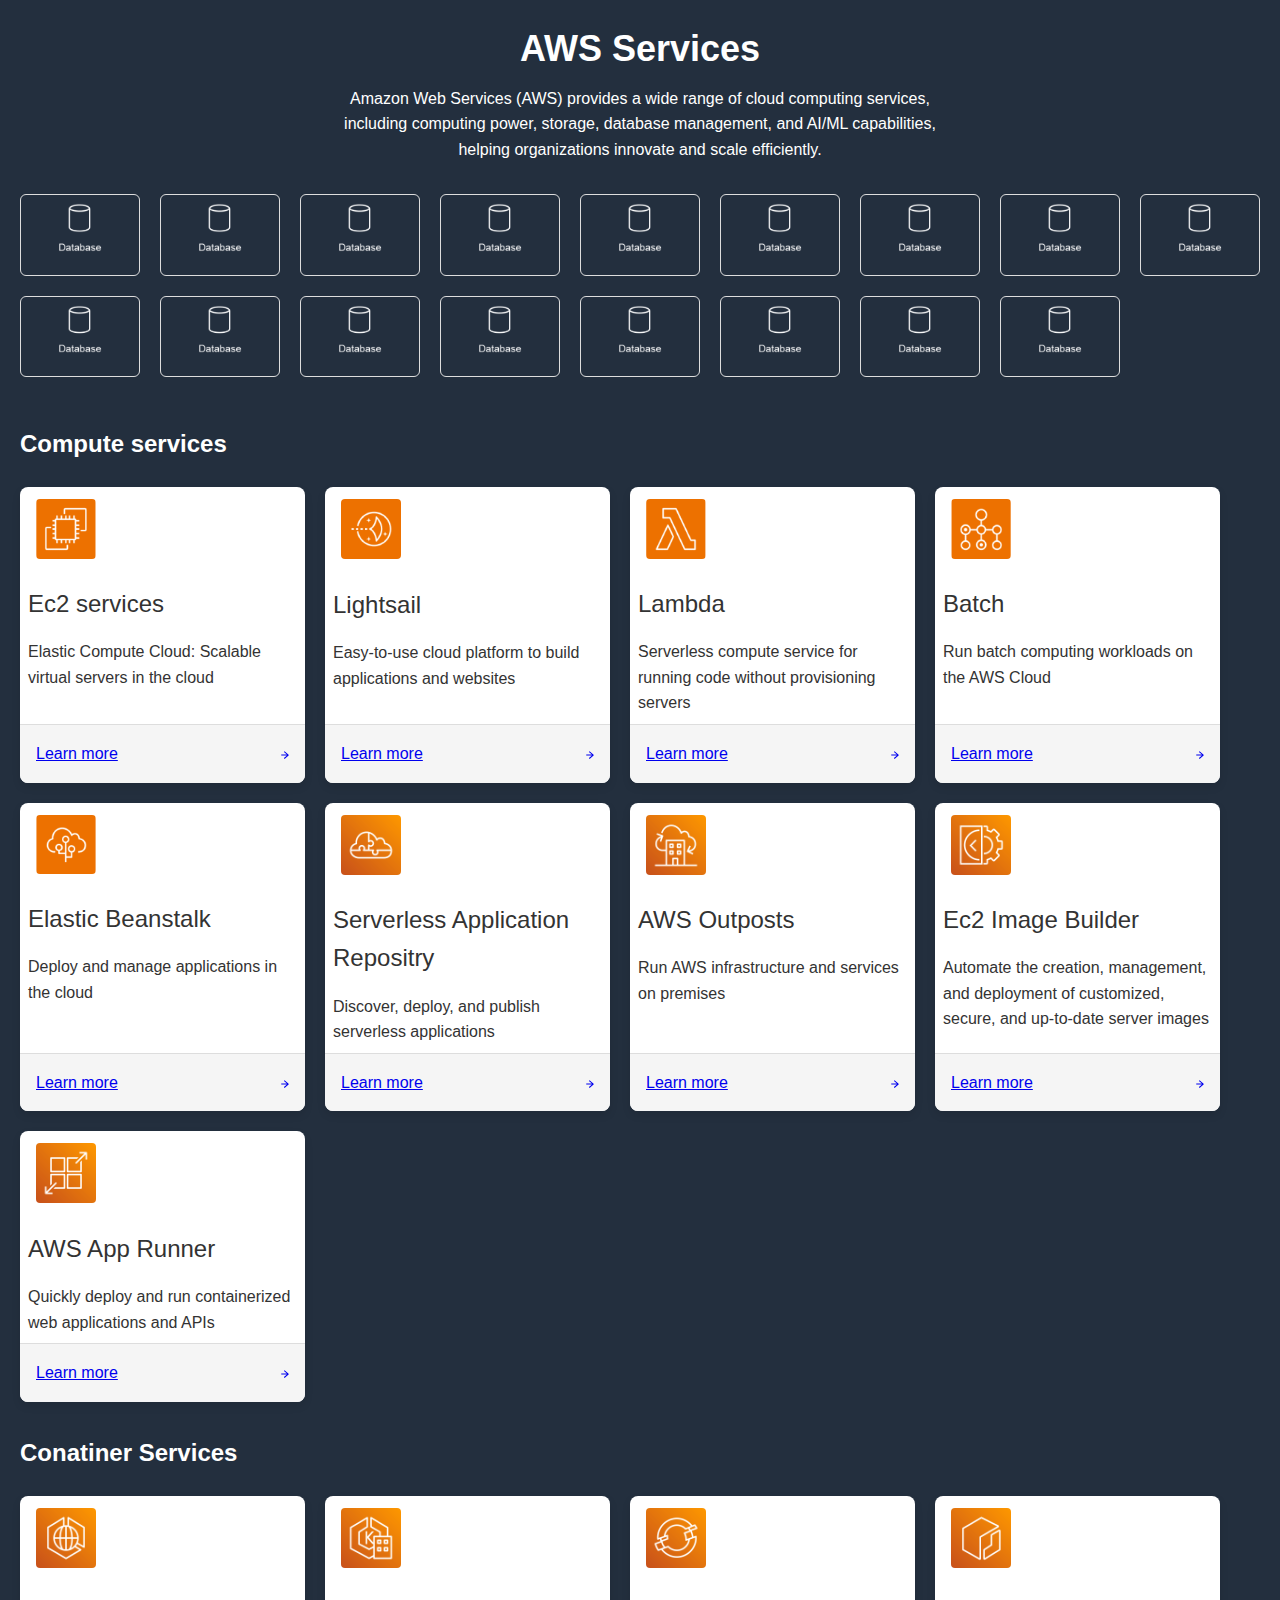
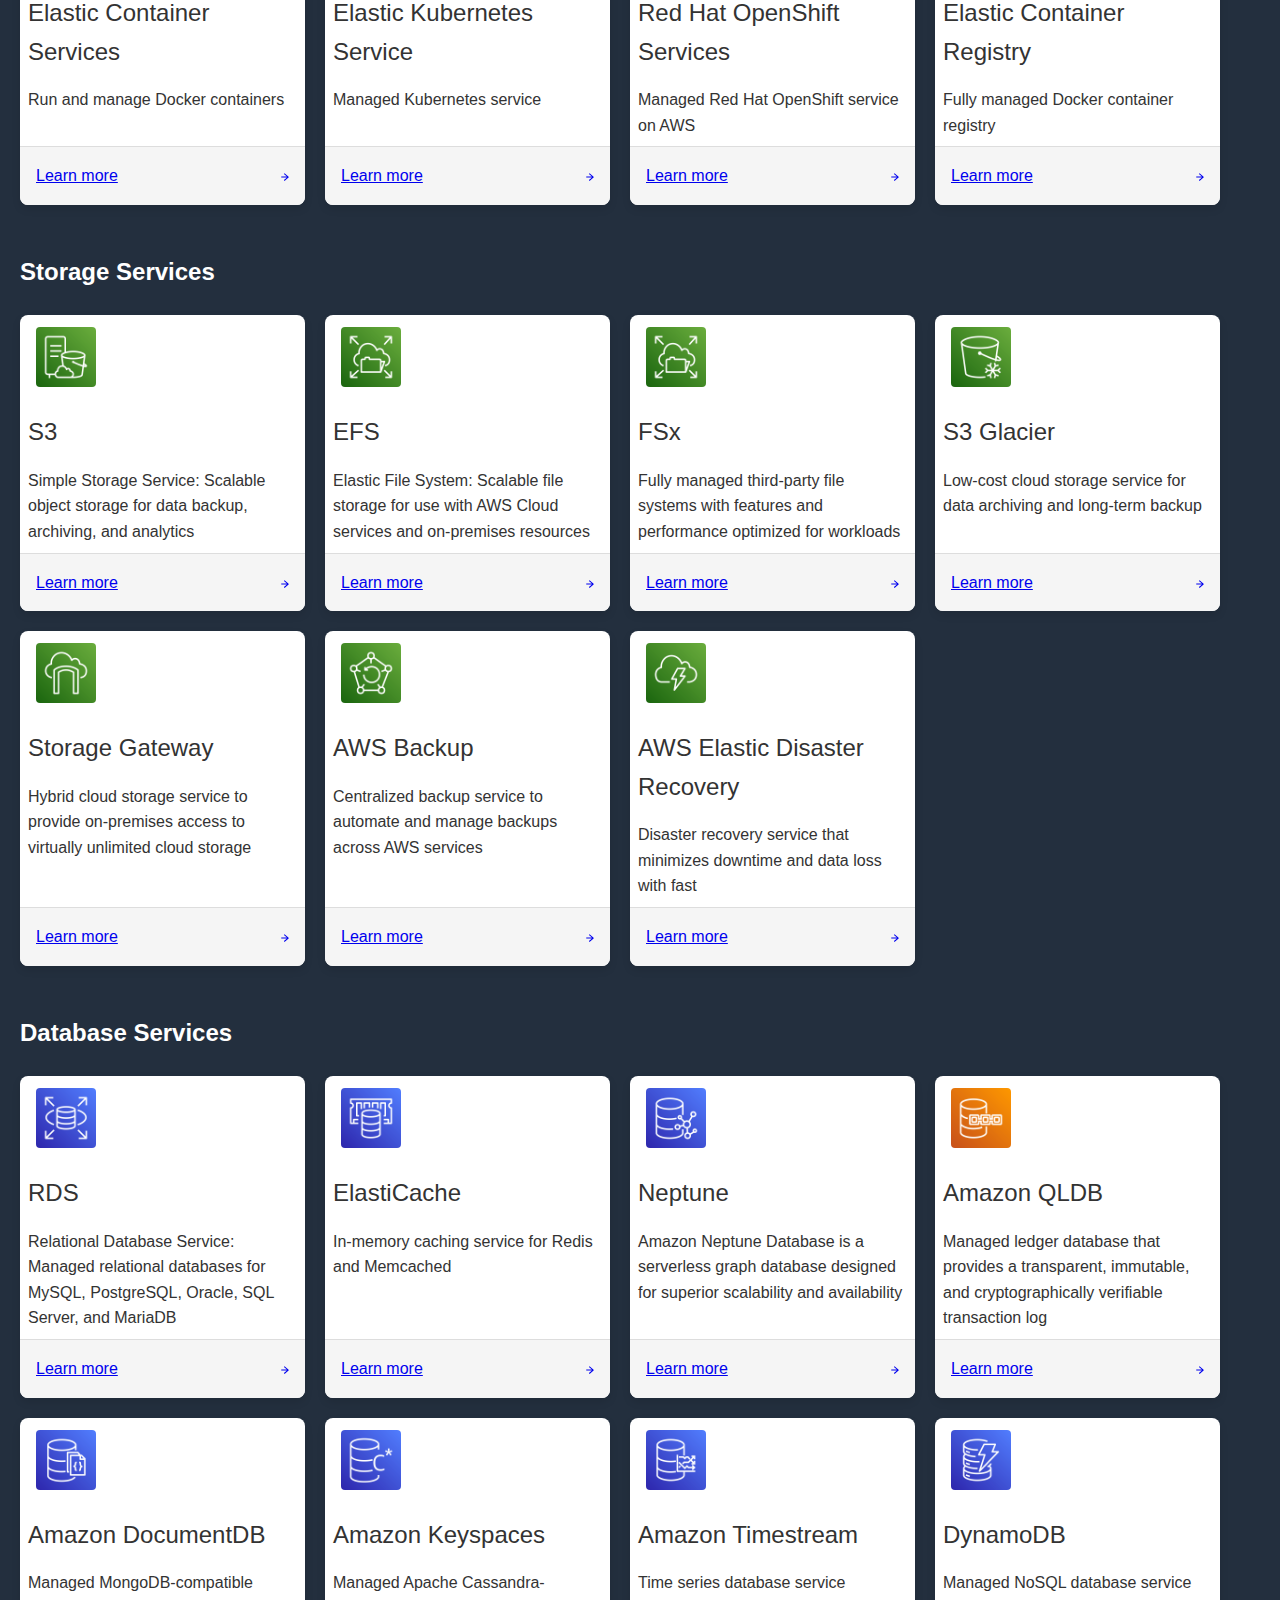
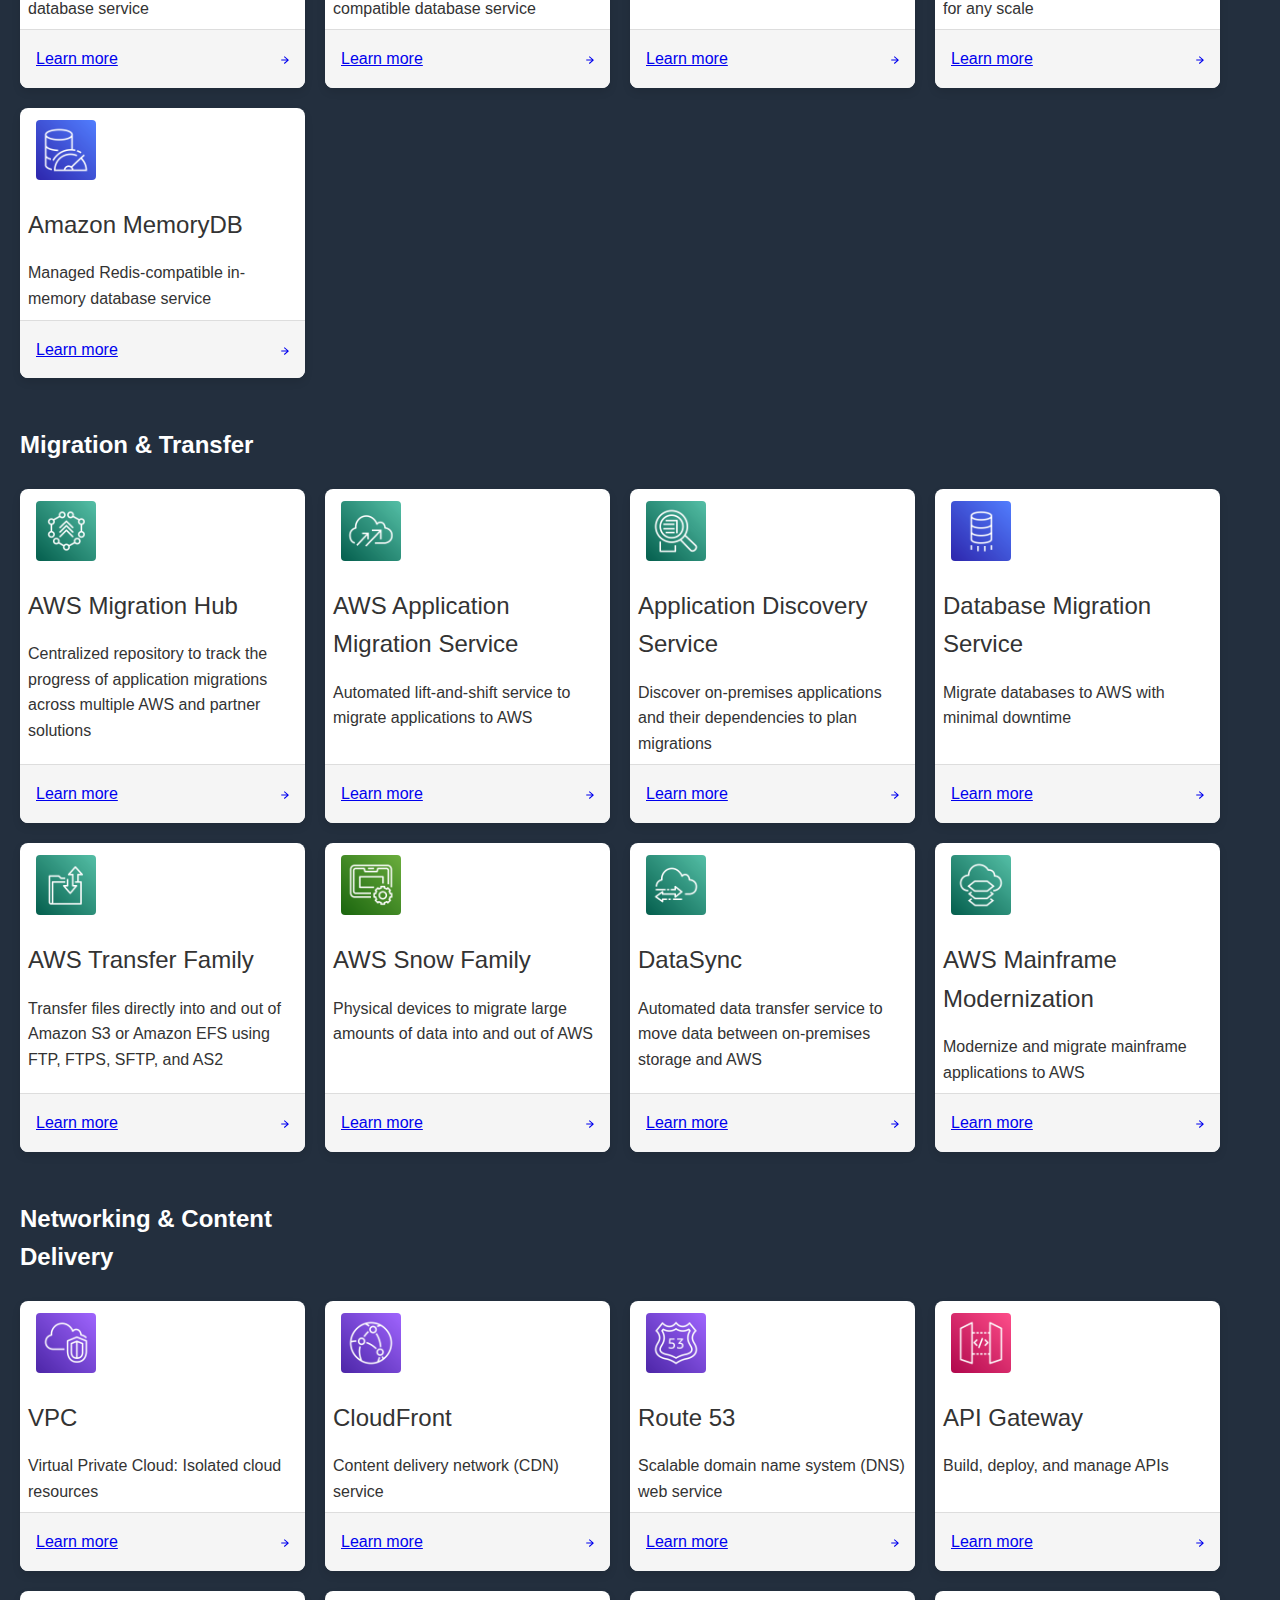
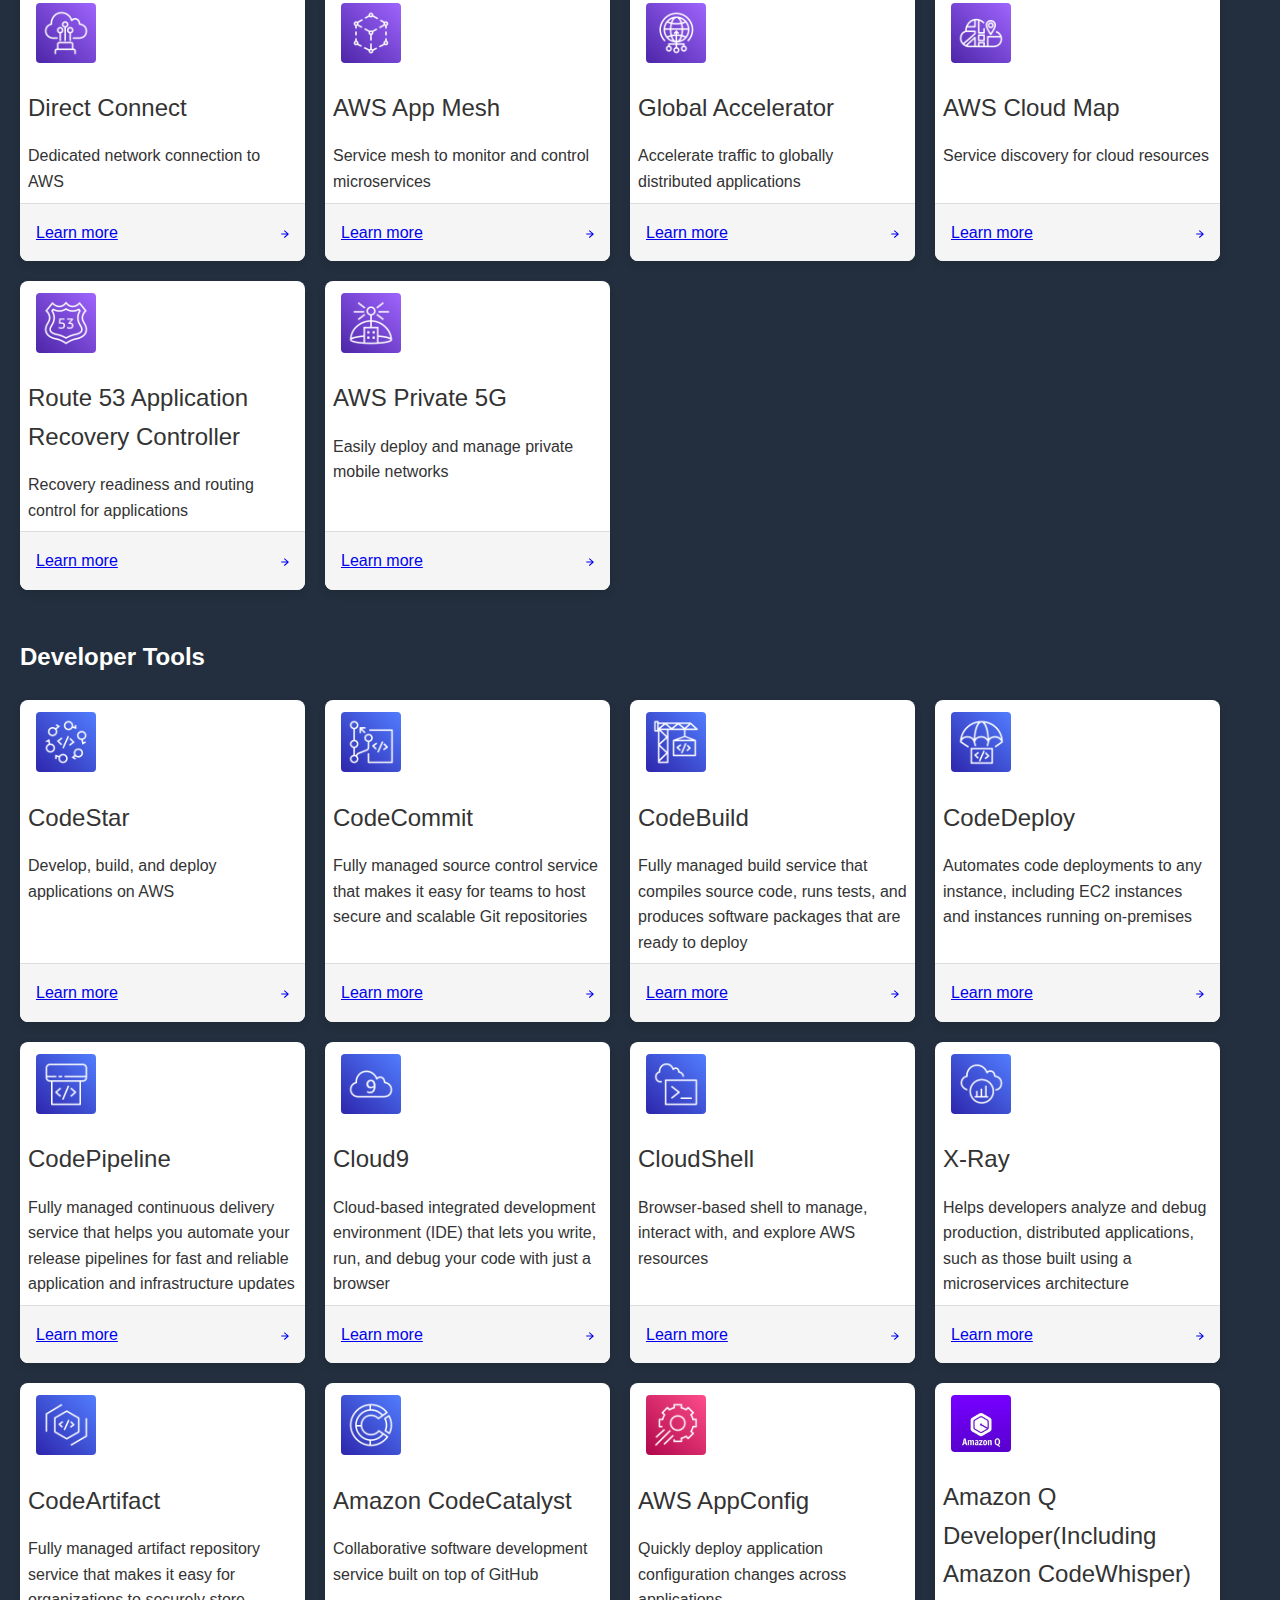
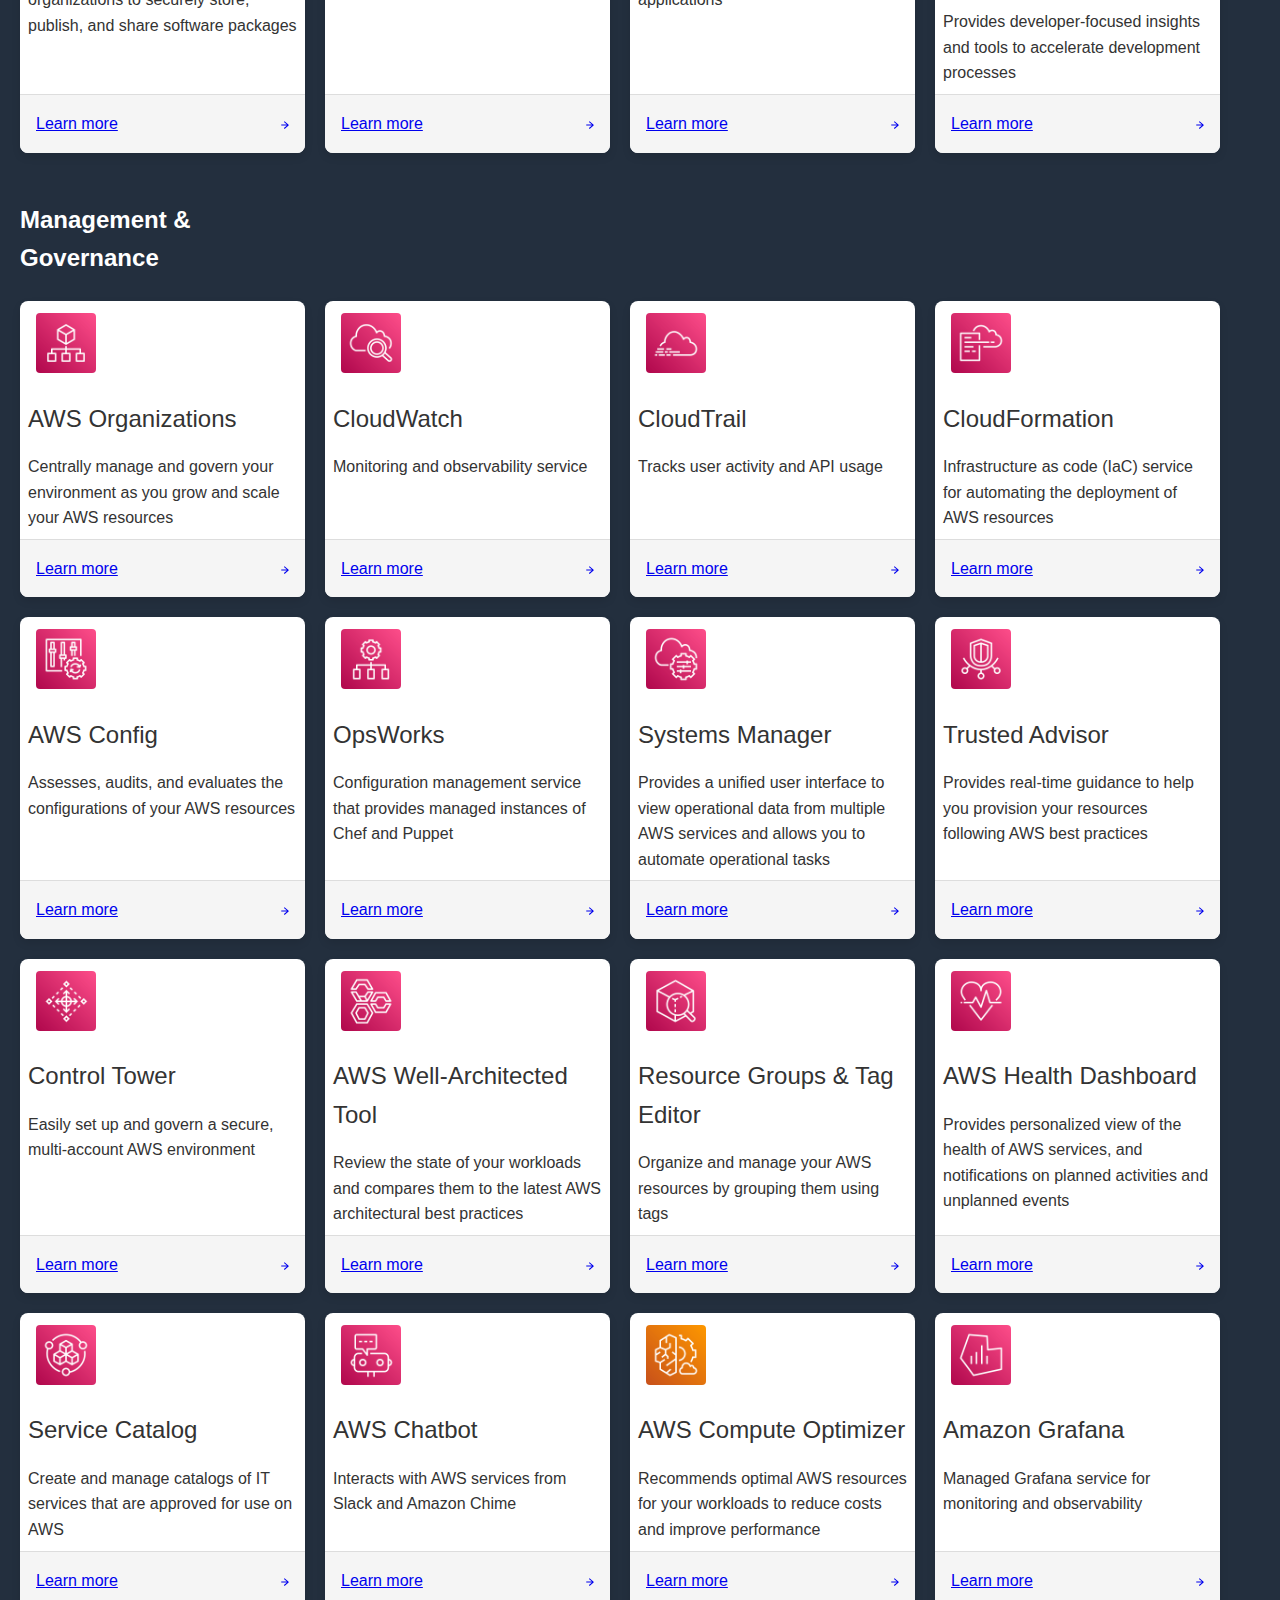
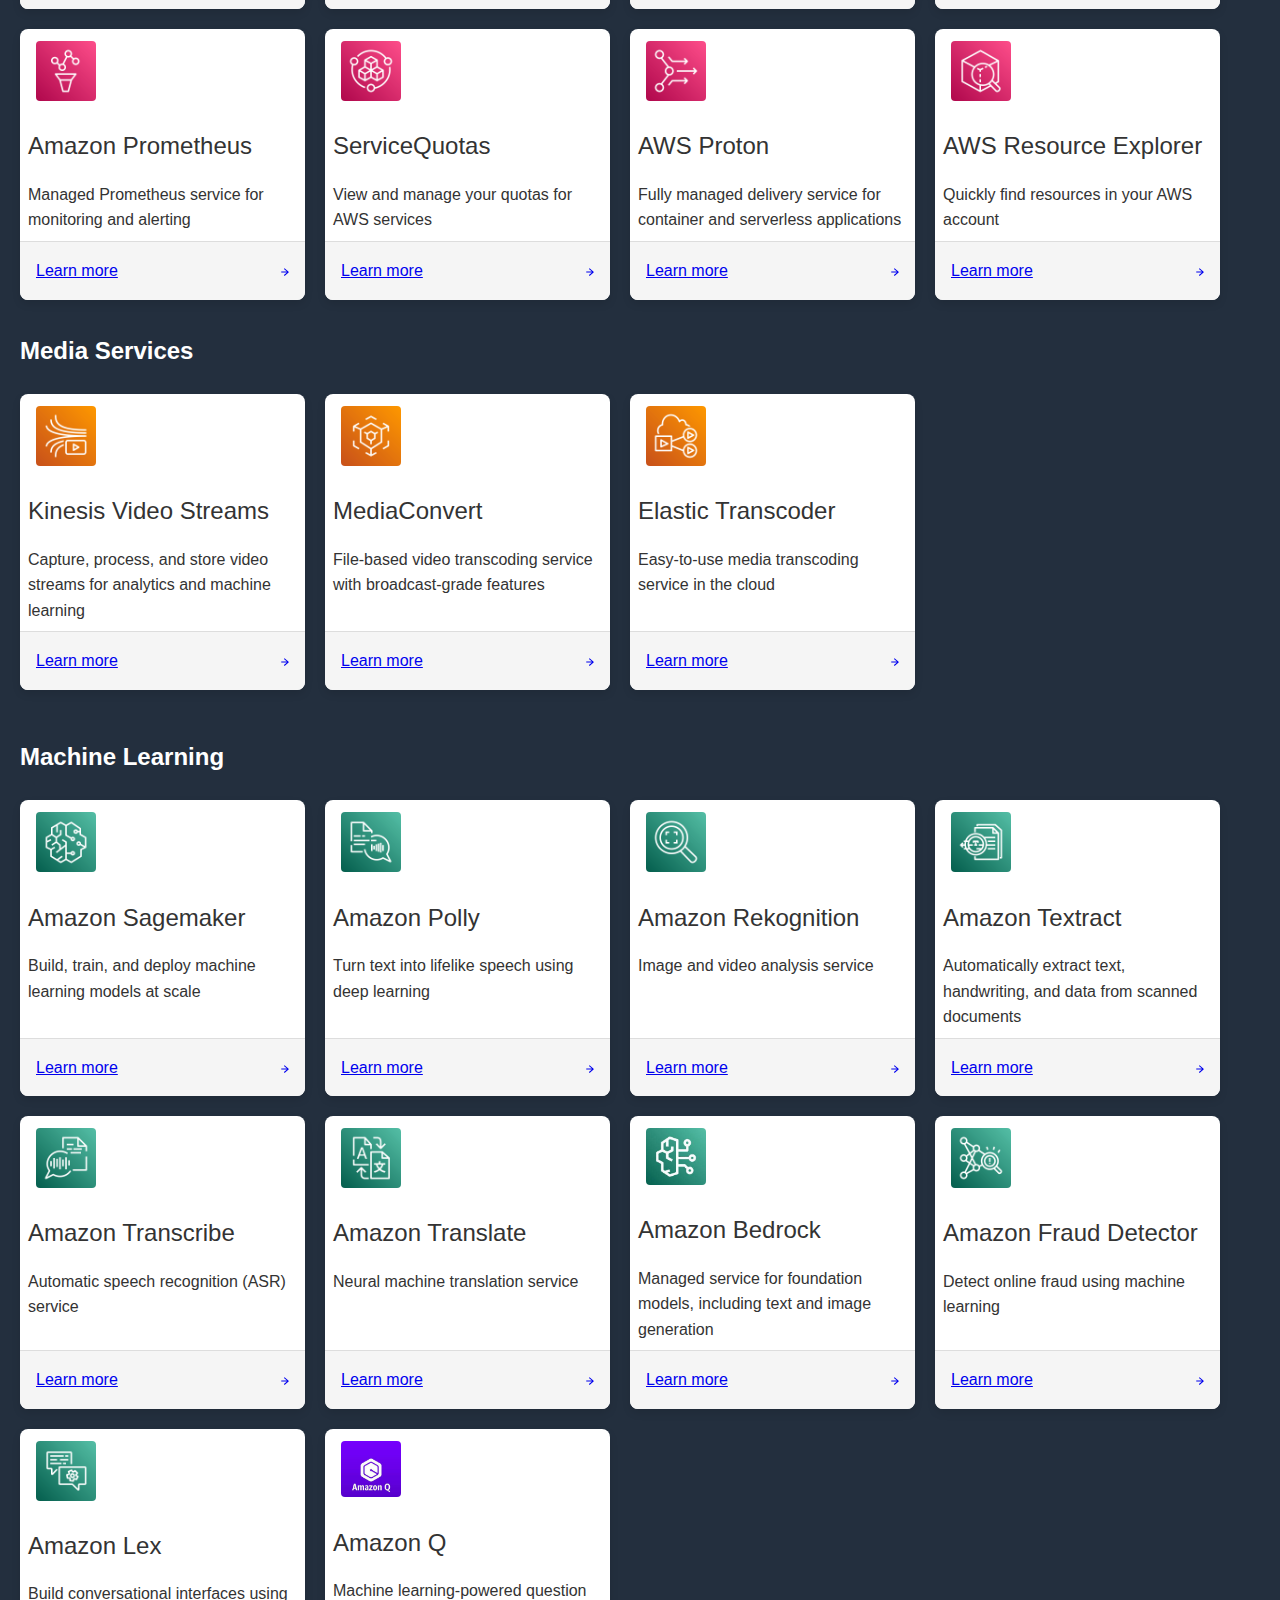
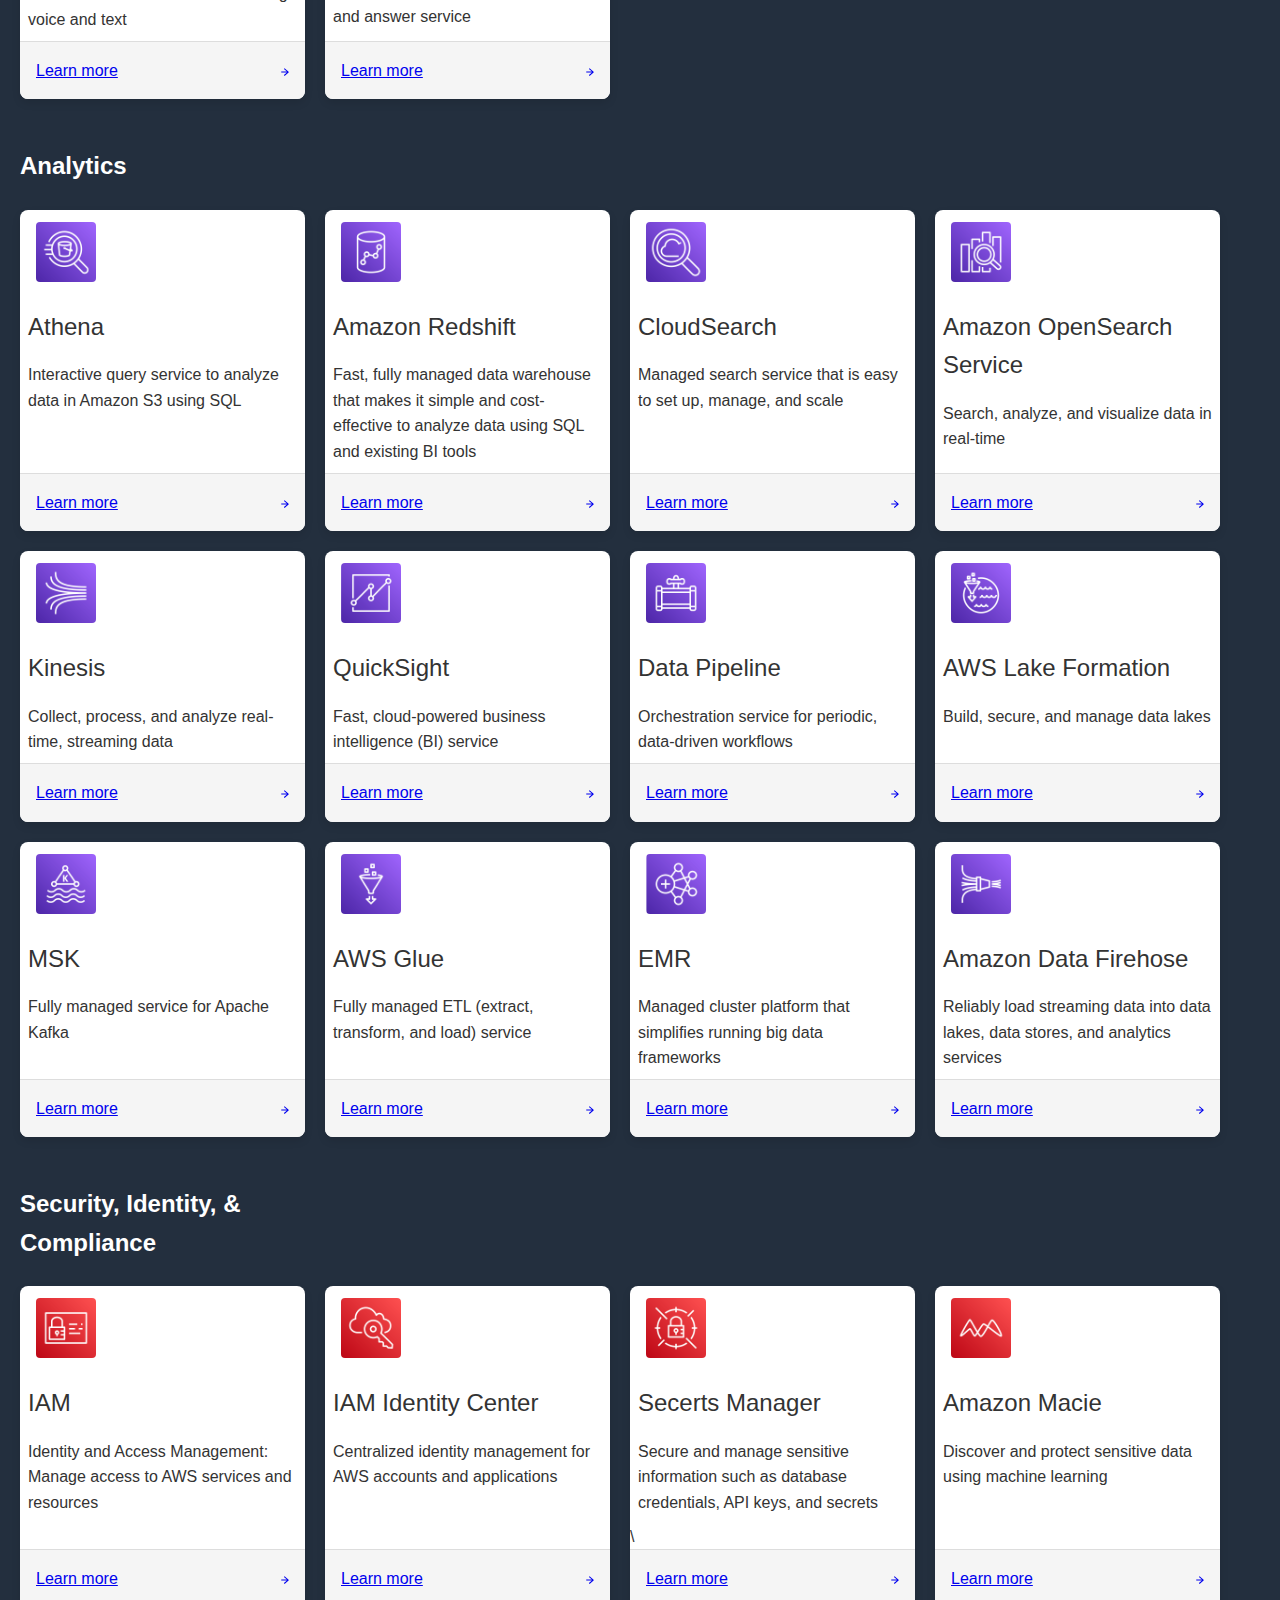
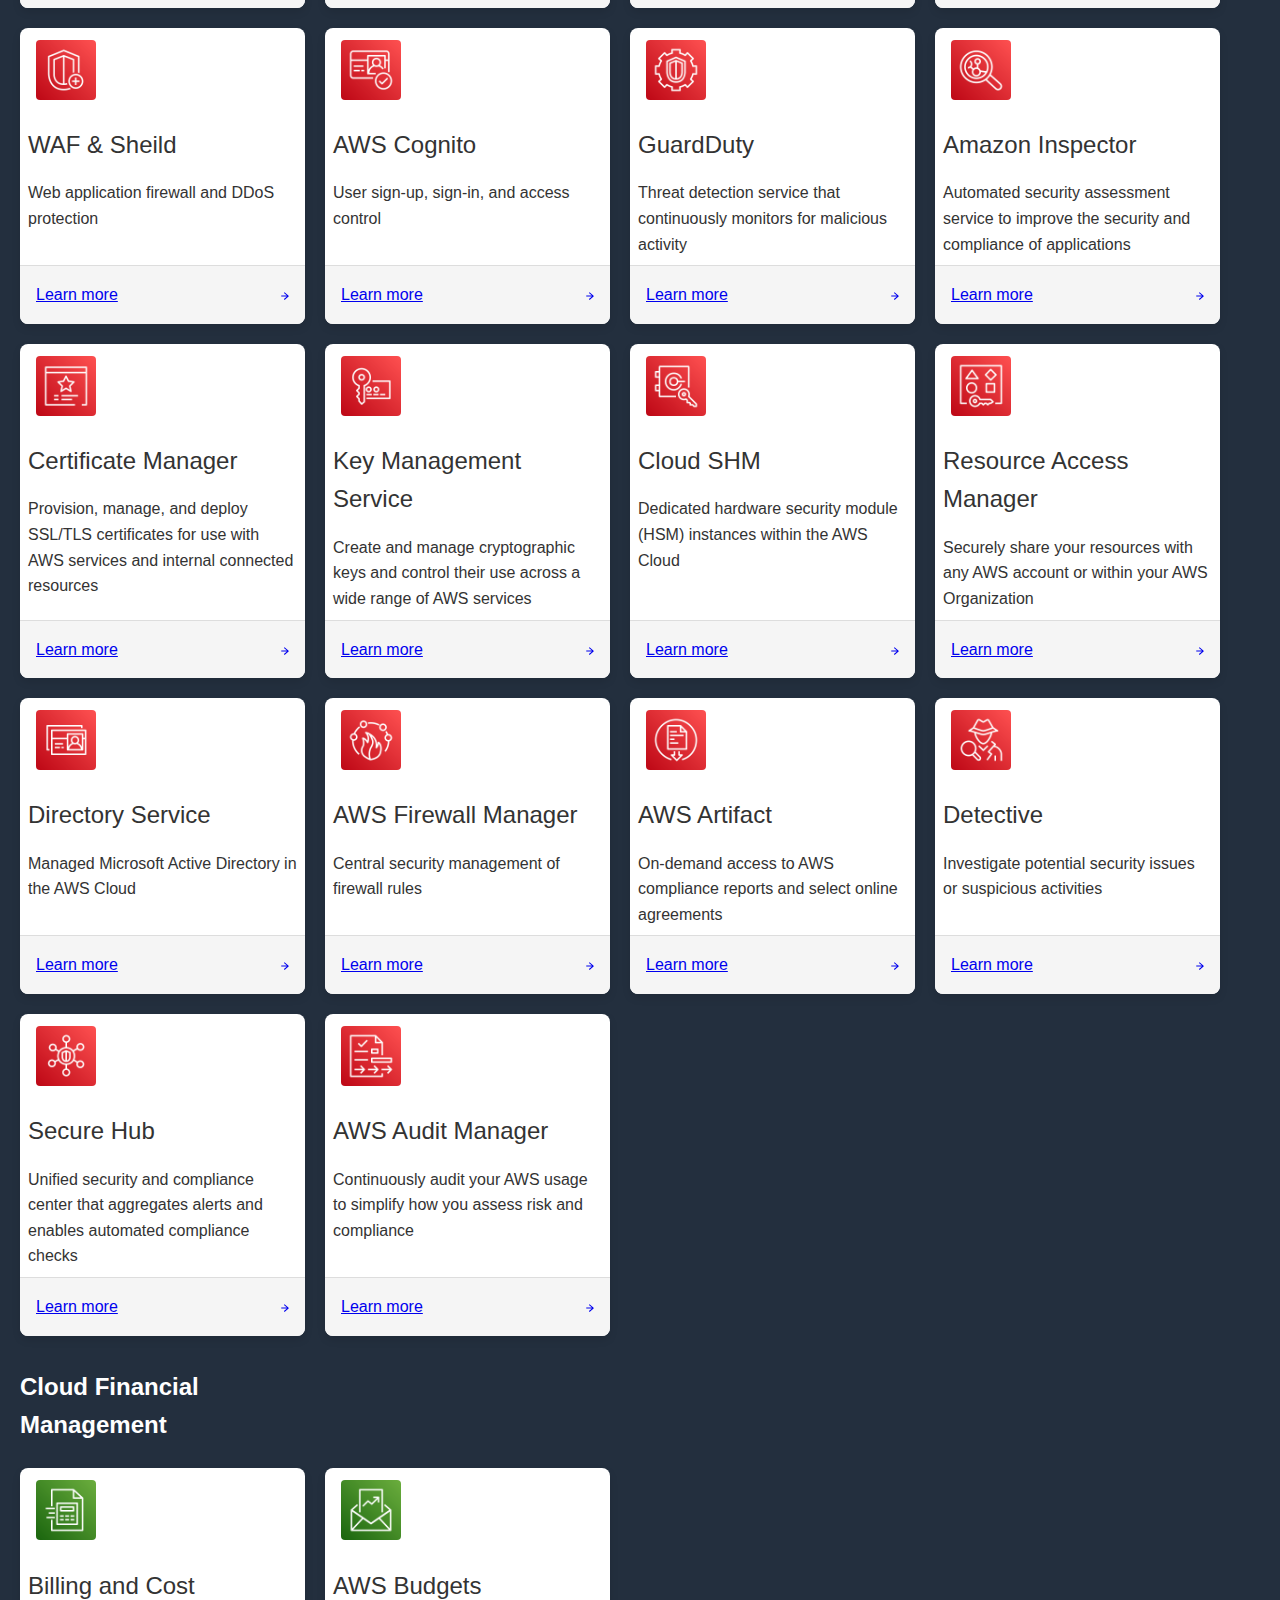
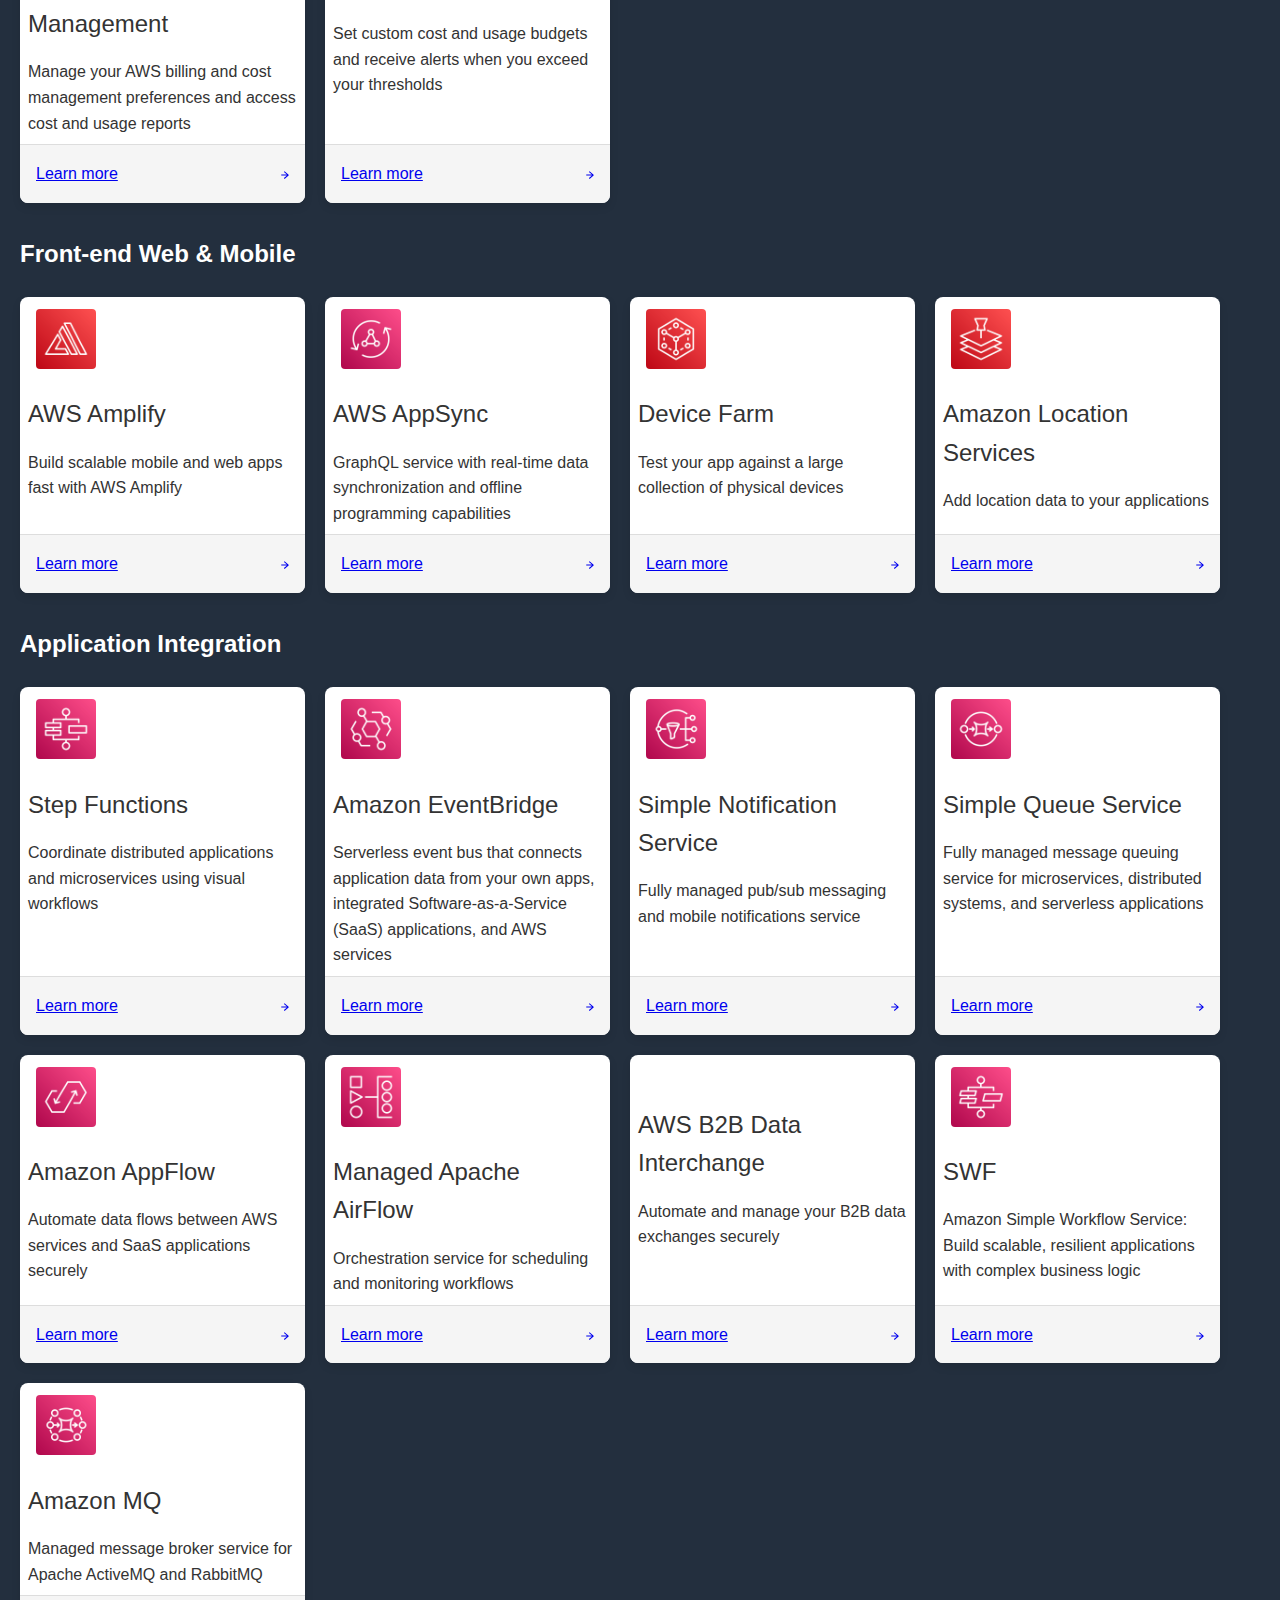
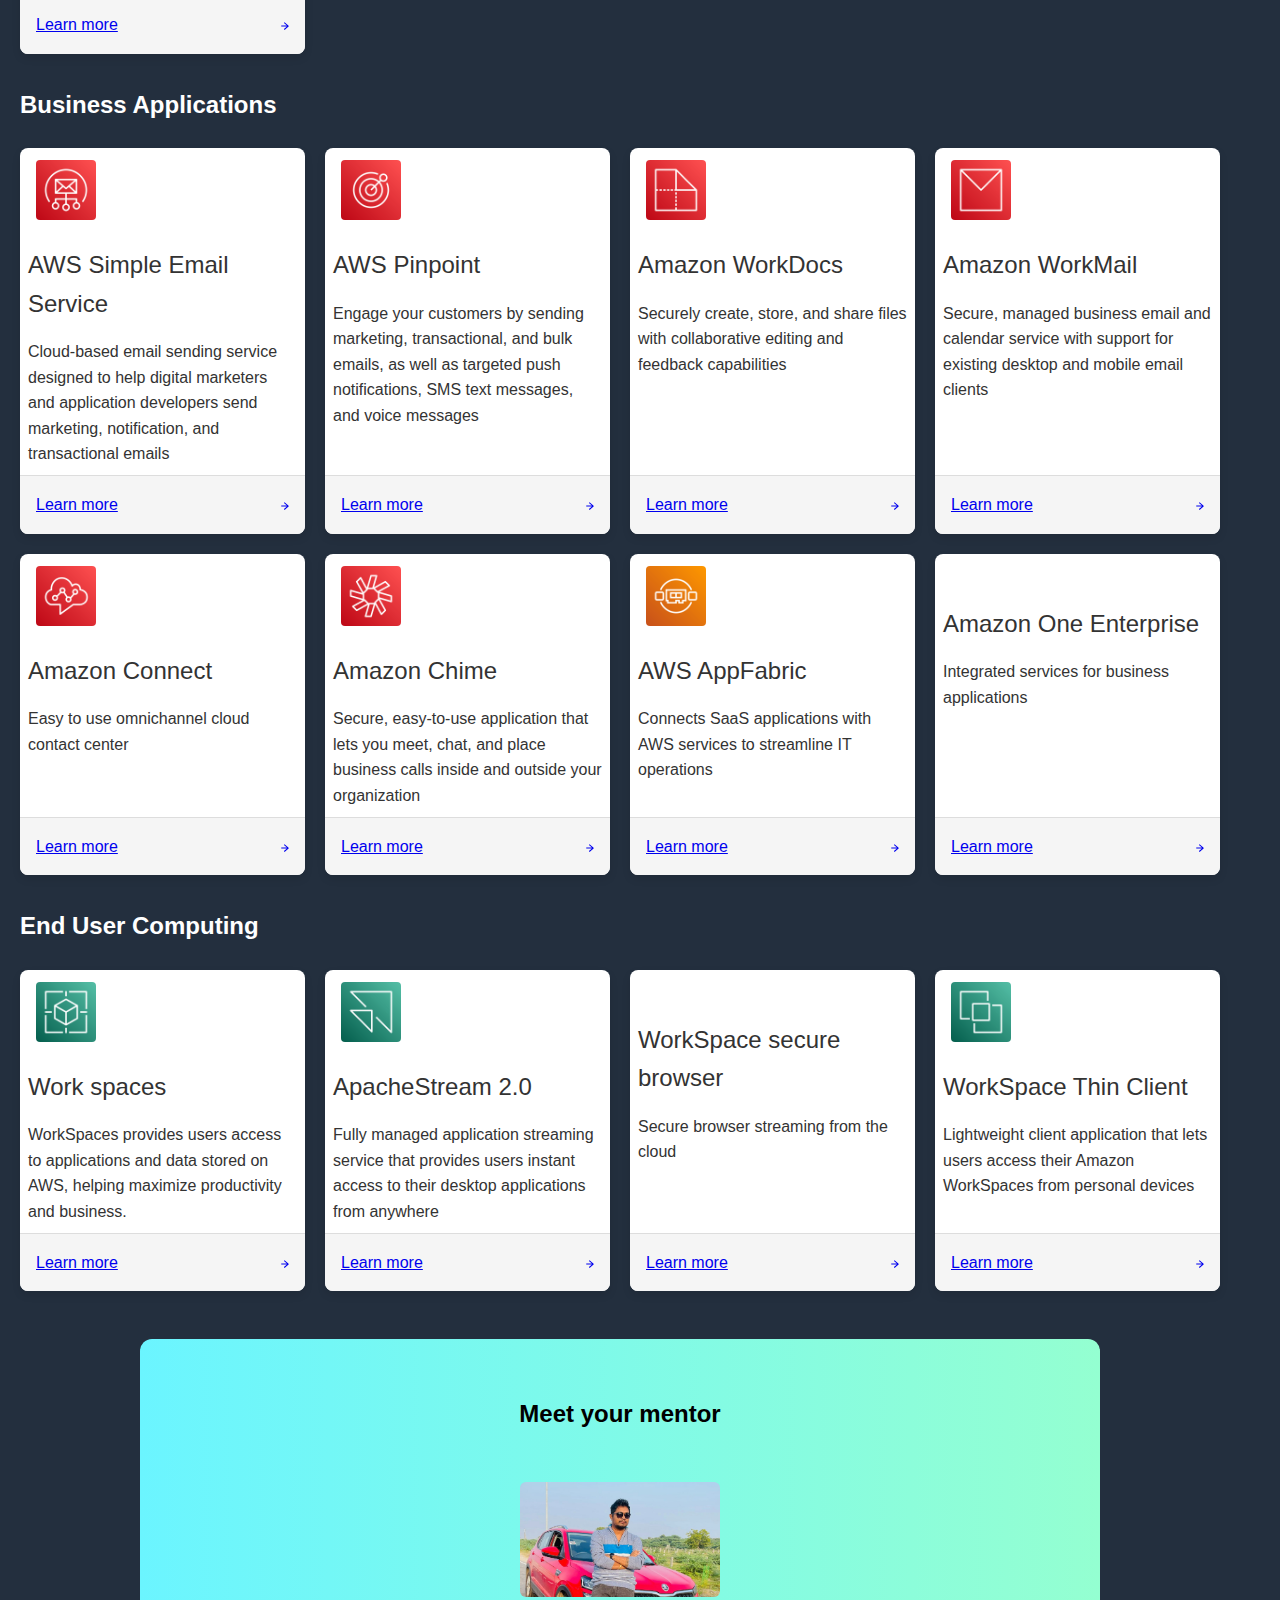
==== flash.html @ 138b5f9f "first commit" ====
<!DOCTYPE html>
<html lang="en">

<head>
    <meta charset="UTF-8">
    <meta name="viewport" content="width=device-width, initial-scale=1.0">
    <meta name="description" content="fjiof fwiojgwjgw gwgiwngwg wgjwngwgjwngw gwj gw gjw">
    <title>Improved Usability Page</title>
    <link rel="stylesheet" href="flash.css">
</head>
<body>
    <div class="headline">
        <h1 style="font-size: 36px;">AWS Services</h1>
        <p class="caption">
            Amazon Web Services (AWS) provides a wide range of cloud computing services, including computing power,
            storage, database management, and AI/ML capabilities, helping organizations innovate and scale efficiently.
        </p>
    </div>
    <div class="list-services">
        <div class="box-container">
            <img src="images/database.png" alt="">
        </div>
        <div class="box-container" id="database">
            <img src="images/database.png" alt="">
        </div>
        <div class="box-container">
            <img src="images/database.png" alt="">
        </div>
        <div class="box-container">
            <img src="images/database.png" alt="">
        </div>
        <div class="box-container">
            <img src="images/database.png" alt="">
        </div>
        <div class="box-container">
            <img src="images/database.png" alt="">
        </div>
        <div class="box-container">
            <img src="images/database.png" alt="">
        </div>
        <div class="box-container">
            <img src="images/database.png" alt="">
        </div>
        <div class="box-container">
            <img src="images/database.png" alt="">
        </div>
        <div class="box-container">
            <img src="images/database.png" alt="">
        </div>
        <div class="box-container">
            <img src="images/database.png" alt="">
        </div>
        <div class="box-container">
            <img src="images/database.png" alt="">
        </div>
        <div class="box-container">
            <img src="images/database.png" alt="">
        </div>
        <div class="box-container">
            <img src="images/database.png" alt="">
        </div>
        <div class="box-container">
            <img src="images/database.png" alt="">
        </div>
        <div class="box-container">
            <img src="images/database.png" alt="">
        </div>
        <div class="box-container">
            <img src="images/database.png" alt="">
        </div>


    </div>
    <div style="margin-top: 3rem;" class="conatiner">
        <div class="compute-services">
            <div class="services">
                <div class="conatiner">
                    <div class="title">
                        <h2>Compute services</h2>
                    </div>
                </div>
            </div>
            <div class="services">
                <div class="card-container">

                    <div><span class="img-conatiner"><img style="width: 60px;"
                                src="images/ec2-instance.png"
                                alt=""></span>
                        <h3 class="">
                            Ec2 services</h3>
                    </div>
                    <p class="">
                        Elastic Compute Cloud: Scalable virtual servers in the cloud</p>
                    <a href="https://aws.amazon.com/ec2/" target="_blank">
                        <div class="learn-more">
                            <span class="">Learn more</span>

                            <span class="">
                                <span class="icon_module_icon__61331730 icon_module_sizeS__61331730"><svg
                                        role="presentation" xmlns="http://www.w3.org/2000/svg" viewBox="0 0 16 16">
                                        <path
                                            d="M15.5 8C15.5 8.29 15.38 8.56 15.16 8.75L7.16 15.75L5.84 14.24L11.84 8.99H0.5V6.99H11.84L5.84 1.76L7.16 0.25L15.16 7.25C15.38 7.44 15.5 7.71 15.5 8Z"
                                            data-type="fill"></path>
                                    </svg>
                                </span>
                            </span>
                        </div>
                    </a>
                </div>
                <div class="card-container">

                    <div><span class="img-conatiner"><img style="width: 60px;"
                                src="images/lightsail.png"
                                alt=""></span>
                        <h3 class="">
                            Lightsail</h3>
                    </div>
                    <p class="">
                        Easy-to-use cloud platform to build applications and websites</p>
                        <a href="https://aws.amazon.com/lightsail/" target="_blank">
                            <div class="learn-more">
                                <span class="">Learn more</span>
    
                                <span class="">
                                    <span class="icon_module_icon__61331730 icon_module_sizeS__61331730"><svg
                                            role="presentation" xmlns="http://www.w3.org/2000/svg" viewBox="0 0 16 16">
                                            <path
                                                d="M15.5 8C15.5 8.29 15.38 8.56 15.16 8.75L7.16 15.75L5.84 14.24L11.84 8.99H0.5V6.99H11.84L5.84 1.76L7.16 0.25L15.16 7.25C15.38 7.44 15.5 7.71 15.5 8Z"
                                                data-type="fill"></path>
                                        </svg>
                                    </span>
                                </span>
                            </div>
                        </a>
                </div>
                <div class="card-container">

                    <div><span class="img-conatiner"><img style="width: 60px;"
                                src="images/lambda.png"
                                alt=""></span>
                        <h3 style="font-weight:200;" class="">
                            Lambda</h3>
                    </div>
                    <p class="">
                        Serverless compute service for running code without provisioning servers</p>
                        <a href="https://docs.aws.amazon.com/lambda/latest/dg/welcome.html" target="_blank">
                            <div class="learn-more"><span class="">Learn more
                                </span><span class=""><span class="icon_module_icon__61331730 icon_module_sizeS__61331730"><svg
                                            role="presentation" xmlns="http://www.w3.org/2000/svg" viewBox="0 0 16 16">
                                            <path
                                                d="M15.5 8C15.5 8.29 15.38 8.56 15.16 8.75L7.16 15.75L5.84 14.24L11.84 8.99H0.5V6.99H11.84L5.84 1.76L7.16 0.25L15.16 7.25C15.38 7.44 15.5 7.71 15.5 8Z"
                                                data-type="fill"></path>
                                        </svg></span></span>
                            </div>
                        </a>
                </div>
                <div class="card-container">

                    <div><span class="img-conatiner"><img style="width: 60px;"
                                src="images/aws-batch.png"
                                alt=""></span>
                        <h3 class="">
                            Batch</h3>
                    </div>
                    <p class="">
                        Run batch computing workloads on the AWS Cloud</p>
                        <a href="https://docs.aws.amazon.com/batch/latest/userguide/what-is-batch.html" target="_blank">
                    <div class="learn-more"><span class="">Learn more
                        </span><span class=""><span class="icon_module_icon__61331730 icon_module_sizeS__61331730"><svg
                                    role="presentation" xmlns="http://www.w3.org/2000/svg" viewBox="0 0 16 16">
                                    <path
                                        d="M15.5 8C15.5 8.29 15.38 8.56 15.16 8.75L7.16 15.75L5.84 14.24L11.84 8.99H0.5V6.99H11.84L5.84 1.76L7.16 0.25L15.16 7.25C15.38 7.44 15.5 7.71 15.5 8Z"
                                        data-type="fill"></path>
                                </svg></span></span></div></a>
                </div>
                <div class="card-container">

                    <div><span class="img-conatiner"><img style="width: 60px;"
                                src="images/Elastic-Beanstalk.png"
                                alt=""></span>
                        <h3 class="">
                            Elastic Beanstalk</h3>
                    </div>
                    <p class="">
                        Deploy and manage applications in the cloud</p>
                        <a href="https://docs.aws.amazon.com/elasticbeanstalk/latest/dg/Welcome.html" target="_blank">
                    <div class="learn-more"><span class="">Learn more
                        </span><span class=""><span class="icon_module_icon__61331730 icon_module_sizeS__61331730"><svg
                                    role="presentation" xmlns="http://www.w3.org/2000/svg" viewBox="0 0 16 16">
                                    <path
                                        d="M15.5 8C15.5 8.29 15.38 8.56 15.16 8.75L7.16 15.75L5.84 14.24L11.84 8.99H0.5V6.99H11.84L5.84 1.76L7.16 0.25L15.16 7.25C15.38 7.44 15.5 7.71 15.5 8Z"
                                        data-type="fill"></path>
                                </svg></span></span></div></a>
                </div>
                <div class="card-container">

                    <div><span class="img-conatiner"><img style="width: 60px;"
                                src="images/Serverless-Application-Repository.png"
                                alt=""></span>
                        <h3 class="">
                            Serverless Application Repositry</h3>
                    </div>
                    <p class="">
                        Discover, deploy, and publish serverless applications</p>
                        <a href="https://aws.amazon.com/serverless/serverlessrepo/" target="_blank">
                    <div class="learn-more"><span class="">Learn more
                        </span><span class=""><span class="icon_module_icon__61331730 icon_module_sizeS__61331730"><svg
                                    role="presentation" xmlns="http://www.w3.org/2000/svg" viewBox="0 0 16 16">
                                    <path
                                        d="M15.5 8C15.5 8.29 15.38 8.56 15.16 8.75L7.16 15.75L5.84 14.24L11.84 8.99H0.5V6.99H11.84L5.84 1.76L7.16 0.25L15.16 7.25C15.38 7.44 15.5 7.71 15.5 8Z"
                                        data-type="fill"></path>
                                </svg></span></span></div></a>
                </div>
                <div class="card-container">

                    <div><span class="img-conatiner"><img style="width: 60px;"
                                src="images/Compute/Outposts-family.png"
                                alt=""></span>
                        <h3 class="">
                            AWS Outposts</h3>
                    </div>
                    <p class="">
                        Run AWS infrastructure and services on premises</p>
                        <a href="https://aws.amazon.com/outposts/" target="_blank">
                    <div class="learn-more"><span class="">Learn more
                        </span><span class=""><span class="icon_module_icon__61331730 icon_module_sizeS__61331730"><svg
                                    role="presentation" xmlns="http://www.w3.org/2000/svg" viewBox="0 0 16 16">
                                    <path
                                        d="M15.5 8C15.5 8.29 15.38 8.56 15.16 8.75L7.16 15.75L5.84 14.24L11.84 8.99H0.5V6.99H11.84L5.84 1.76L7.16 0.25L15.16 7.25C15.38 7.44 15.5 7.71 15.5 8Z"
                                        data-type="fill"></path>
                                </svg></span></span></div></a>
                </div>
                <div class="card-container">

                    <div><span class="img-conatiner"><img style="width: 60px;"
                                src="images/Compute/EC2-Image-Builder.png"
                                alt=""></span>
                        <h3 class="">
                            Ec2 Image Builder</h3>
                    </div>
                    <p class="">
                        Automate the creation, management, and deployment of customized, secure, and up-to-date server
                        images</p>
                        <a href="https://aws.amazon.com/image-builder/" target="_blank">
                    <div class="learn-more"><span class="">Learn more
                        </span><span class=""><span class="icon_module_icon__61331730 icon_module_sizeS__61331730"><svg
                                    role="presentation" xmlns="http://www.w3.org/2000/svg" viewBox="0 0 16 16">
                                    <path
                                        d="M15.5 8C15.5 8.29 15.38 8.56 15.16 8.75L7.16 15.75L5.84 14.24L11.84 8.99H0.5V6.99H11.84L5.84 1.76L7.16 0.25L15.16 7.25C15.38 7.44 15.5 7.71 15.5 8Z"
                                        data-type="fill"></path>
                                </svg></span></span></div></a>
                </div>
                <div class="card-container">

                    <div><span class="img-conatiner"><img style="width: 60px;"
                                src="images/Compute/App-Runner.png"
                                alt=""></span>
                        <h3 class="">
                            AWS App Runner</h3>
                    </div>
                    <p class="">
                        Quickly deploy and run containerized web applications and APIs</p>
                        <a href="https://docs.aws.amazon.com/apprunner/latest/dg/what-is-apprunner.html" target="_blank">
                    <div class="learn-more"><span class="">Learn more
                        </span><span class=""><span class="icon_module_icon__61331730 icon_module_sizeS__61331730"><svg
                                    role="presentation" xmlns="http://www.w3.org/2000/svg" viewBox="0 0 16 16">
                                    <path
                                        d="M15.5 8C15.5 8.29 15.38 8.56 15.16 8.75L7.16 15.75L5.84 14.24L11.84 8.99H0.5V6.99H11.84L5.84 1.76L7.16 0.25L15.16 7.25C15.38 7.44 15.5 7.71 15.5 8Z"
                                        data-type="fill"></path>
                                </svg></span></span></div></a>
                </div>
            </div>
        </div>
    </div>
    <div style="margin-top: 2rem;" class="conatiner">
        <div class="compute-services">
            <div class="services">
                <div class="conatiner">
                    <div class="title">
                        <h2>Conatiner Services</h2>
                    </div>
                </div>
            </div>
            <div class="services">
                <div class="card-container">

                    <div><span class="img-conatiner"><img style="width: 60px;"
                                src="images/Containers/ECS-Anywhere.png"
                                alt=""></span>
                        <h3 class="">
                            Elastic Container Services</h3>
                    </div>
                    <p class="">
                        Run and manage Docker containers</p>
                        <a href="https://aws.amazon.com/ecs/" target="_blank">
                    <div class="learn-more"><span class="">Learn more
                        </span><span class=""><span class="icon_module_icon__61331730 icon_module_sizeS__61331730"><svg
                                    role="presentation" xmlns="http://www.w3.org/2000/svg" viewBox="0 0 16 16">
                                    <path
                                        d="M15.5 8C15.5 8.29 15.38 8.56 15.16 8.75L7.16 15.75L5.84 14.24L11.84 8.99H0.5V6.99H11.84L5.84 1.76L7.16 0.25L15.16 7.25C15.38 7.44 15.5 7.71 15.5 8Z"
                                        data-type="fill"></path>
                                </svg></span></span></div></a>
                </div>
                <div class="card-container">

                    <div><span class="img-conatiner"><img style="width: 60px;"
                                src="images/Containers/EKS-Anywhere.png"
                                alt=""></span>
                        <h3 class="">
                           Elastic Kubernetes Service</h3>
                    </div>
                    <p class="">
                        Managed Kubernetes service</p>
                        <a href="https://aws.amazon.com/eks/" target="_blank">
                    <div class="learn-more"><span class="">Learn more
                        </span><span class=""><span class="icon_module_icon__61331730 icon_module_sizeS__61331730"><svg
                                    role="presentation" xmlns="http://www.w3.org/2000/svg" viewBox="0 0 16 16">
                                    <path
                                        d="M15.5 8C15.5 8.29 15.38 8.56 15.16 8.75L7.16 15.75L5.84 14.24L11.84 8.99H0.5V6.99H11.84L5.84 1.76L7.16 0.25L15.16 7.25C15.38 7.44 15.5 7.71 15.5 8Z"
                                        data-type="fill"></path>
                                </svg></span></span></div></a>
                </div>
                <div class="card-container">

                    <div><span class="img-conatiner"><img style="width: 60px;"
                                src="images/Containers/Red-Hat-OpenShift-Service-on-AWS.png"
                                alt=""></span>
                        <h3 style="font-weight:200;" class="">
                            Red Hat OpenShift Services</h3>
                    </div>
                    <p class="">
                        Managed Red Hat OpenShift service on AWS</p>
                        <a href="https://aws.amazon.com/partners/redhat/redhat-openshift/" target="_blank">
                    <div class="learn-more"><span class="">Learn more
                        </span><span class=""><span class="icon_module_icon__61331730 icon_module_sizeS__61331730"><svg
                                    role="presentation" xmlns="http://www.w3.org/2000/svg" viewBox="0 0 16 16">
                                    <path
                                        d="M15.5 8C15.5 8.29 15.38 8.56 15.16 8.75L7.16 15.75L5.84 14.24L11.84 8.99H0.5V6.99H11.84L5.84 1.76L7.16 0.25L15.16 7.25C15.38 7.44 15.5 7.71 15.5 8Z"
                                        data-type="fill"></path>
                                </svg></span></span></div></a>
                </div>
                <div class="card-container">

                    <div><span class="img-conatiner"><img style="width: 60px;"
                                src="images/Containers/Elastic-Container-Registry.png"
                                alt=""></span>
                        <h3 class="">
                            Elastic Container Registry</h3>
                    </div>
                    <p class="">
                        Fully managed Docker container registry</p>
                    <a href="https://aws.amazon.com/ecr/" target="_blank">
                    <div class="learn-more"><span class="">Learn more
                        </span><span class=""><span class="icon_module_icon__61331730 icon_module_sizeS__61331730"><svg
                                    role="presentation" xmlns="http://www.w3.org/2000/svg" viewBox="0 0 16 16">
                                    <path
                                        d="M15.5 8C15.5 8.29 15.38 8.56 15.16 8.75L7.16 15.75L5.84 14.24L11.84 8.99H0.5V6.99H11.84L5.84 1.76L7.16 0.25L15.16 7.25C15.38 7.44 15.5 7.71 15.5 8Z"
                                        data-type="fill"></path>
                                </svg></span></span></div></a>
                </div>
            </div>
        </div>
        <div style="margin-top: 3rem;" class="conatiner" id="storage">
            <div class="compute-services">
                <div class="services">
                    <div class="conatiner">
                        <div class="title">
                            <h2>Storage Services</h2>
                        </div>
                    </div>
                </div>
                <div class="services">
                    <div class="card-container">

                        <div><span class="img-conatiner"><img style="width: 60px;"
                                    src="images/Storage/S3-on-Outposts.png"
                                    alt=""></span>
                            <h3 class="">
                                S3</h3>
                        </div>
                        <p class="">
                            Simple Storage Service: Scalable object storage for data backup, archiving, and analytics</p>
                        <a href="https://aws.amazon.com/s3/" target="_blank">
                            <div class="learn-more">
                                <span class="">Learn more</span>

                                <span class="">
                                    <span class="icon_module_icon__61331730 icon_module_sizeS__61331730"><svg
                                            role="presentation" xmlns="http://www.w3.org/2000/svg" viewBox="0 0 16 16">
                                            <path
                                                d="M15.5 8C15.5 8.29 15.38 8.56 15.16 8.75L7.16 15.75L5.84 14.24L11.84 8.99H0.5V6.99H11.84L5.84 1.76L7.16 0.25L15.16 7.25C15.38 7.44 15.5 7.71 15.5 8Z"
                                                data-type="fill"></path>
                                        </svg>
                                    </span>
                                </span>
                            </div>
                        </a>
                    </div>
                    <div class="card-container">

                        <div><span class="img-conatiner"><img style="width: 60px;"
                                    src="images/Storage/EFS.png"
                                    alt=""></span>
                            <h3 class="">
                                EFS</h3>
                        </div>
                        <p class="">
                            Elastic File System: Scalable file storage for use with AWS Cloud services and on-premises resources
                        </p>
                        <a href="https://aws.amazon.com/efs/" target="_blank">
                            <div class="learn-more">
                                <span class="">Learn more
                                </span>
                                <span class="">
                                    <span
                                        class="icon_module_icon__61331730 icon_module_sizeS__61331730"><svg
                                            role="presentation" xmlns="http://www.w3.org/2000/svg" viewBox="0 0 16 16">
                                            <path
                                                d="M15.5 8C15.5 8.29 15.38 8.56 15.16 8.75L7.16 15.75L5.84 14.24L11.84 8.99H0.5V6.99H11.84L5.84 1.76L7.16 0.25L15.16 7.25C15.38 7.44 15.5 7.71 15.5 8Z"
                                                data-type="fill"></path>
                                        </svg>
                                    </span>
                                </span>
                            </div>
                        </a>            
                    </div>
                    <div class="card-container">

                        <div><span class="img-conatiner"><img style="width: 60px;"
                                    src="images/Storage/EFS.png"
                                    alt=""></span>
                            <h3 style="font-weight:200;" class="">
                                FSx</h3>
                        </div>
                        <p class="">
                            Fully managed third-party file systems with features and performance optimized for workloads</p>
                            <a href="https://aws.amazon.com/fsx/" target="_blank">
                                <div class="learn-more">
                                    <span class="">Learn more
                                    </span>
                                    <span class="">
                                        <span
                                            class="icon_module_icon__61331730 icon_module_sizeS__61331730"><svg
                                                role="presentation" xmlns="http://www.w3.org/2000/svg" viewBox="0 0 16 16">
                                                <path
                                                    d="M15.5 8C15.5 8.29 15.38 8.56 15.16 8.75L7.16 15.75L5.84 14.24L11.84 8.99H0.5V6.99H11.84L5.84 1.76L7.16 0.25L15.16 7.25C15.38 7.44 15.5 7.71 15.5 8Z"
                                                    data-type="fill"></path>
                                            </svg>
                                        </span>
                                    </span>
                                </div>
                            </a> 
                    </div>
                    <div class="card-container">

                        <div><span class="img-conatiner"><img style="width: 60px;"
                                    src="images/Storage/Simple-Storage-Service-Glacier.png"
                                    alt=""></span>
                            <h3 class="">
                                S3 Glacier</h3>
                        </div>
                        <p class="">
                            Low-cost cloud storage service for data archiving and long-term backup</p>
                            <a href="https://aws.amazon.com/pm/s3-glacier/" target="_blank">
                                <div class="learn-more">
                                    <span class="">Learn more
                                    </span>
                                    <span class="">
                                        <span
                                            class="icon_module_icon__61331730 icon_module_sizeS__61331730"><svg
                                                role="presentation" xmlns="http://www.w3.org/2000/svg" viewBox="0 0 16 16">
                                                <path
                                                    d="M15.5 8C15.5 8.29 15.38 8.56 15.16 8.75L7.16 15.75L5.84 14.24L11.84 8.99H0.5V6.99H11.84L5.84 1.76L7.16 0.25L15.16 7.25C15.38 7.44 15.5 7.71 15.5 8Z"
                                                    data-type="fill"></path>
                                            </svg>
                                        </span>
                                    </span>
                                </div>
                            </a>
                    </div>
                    <div class="card-container">

                        <div><span class="img-conatiner"><img style="width: 60px;"
                                    src="images/Storage/Storage-Gateway.png"
                                    alt=""></span>
                            <h3 class="">
                                Storage Gateway</h3>
                        </div>
                        <p class="">
                            Hybrid cloud storage service to provide on-premises access to virtually unlimited cloud storage</p>
                            <a href="https://aws.amazon.com/storagegateway/" target="_blank">
                                <div class="learn-more">
                                    <span class="">Learn more
                                    </span>
                                    <span class="">
                                        <span
                                            class="icon_module_icon__61331730 icon_module_sizeS__61331730"><svg
                                                role="presentation" xmlns="http://www.w3.org/2000/svg" viewBox="0 0 16 16">
                                                <path
                                                    d="M15.5 8C15.5 8.29 15.38 8.56 15.16 8.75L7.16 15.75L5.84 14.24L11.84 8.99H0.5V6.99H11.84L5.84 1.76L7.16 0.25L15.16 7.25C15.38 7.44 15.5 7.71 15.5 8Z"
                                                    data-type="fill"></path>
                                            </svg>
                                        </span>
                                    </span>
                                </div>
                            </a>
                    </div>
                    <div class="card-container">

                        <div><span class="img-conatiner"><img style="width: 60px;"
                                    src="images/Storage/Backup.png"
                                    alt=""></span>
                            <h3 class="">
                                AWS Backup</h3>
                        </div>
                        <p class="">
                            Centralized backup service to automate and manage backups across AWS services</p>
                            <a href="https://aws.amazon.com/backup/" target="_blank">
                                <div class="learn-more">
                                    <span class="">Learn more
                                    </span>
                                    <span class="">
                                        <span
                                            class="icon_module_icon__61331730 icon_module_sizeS__61331730"><svg
                                                role="presentation" xmlns="http://www.w3.org/2000/svg" viewBox="0 0 16 16">
                                                <path
                                                    d="M15.5 8C15.5 8.29 15.38 8.56 15.16 8.75L7.16 15.75L5.84 14.24L11.84 8.99H0.5V6.99H11.84L5.84 1.76L7.16 0.25L15.16 7.25C15.38 7.44 15.5 7.71 15.5 8Z"
                                                    data-type="fill"></path>
                                            </svg>
                                        </span>
                                    </span>
                                </div>
                            </a>
                    </div>
                    <div class="card-container">

                        <div><span class="img-conatiner"><img style="width: 60px;"
                                    src="images/Storage/Elastic-Disaster-Recovery.png"
                                    alt=""></span>
                            <h3 class="">
                                AWS Elastic Disaster Recovery</h3>
                        </div>
                        <p class="">
                            Disaster recovery service that minimizes downtime and data loss with fast</p>
                            <a href="https://aws.amazon.com/disaster-recovery/" target="_blank">
                                <div class="learn-more">
                                    <span class="">Learn more
                                    </span>
                                    <span class="">
                                        <span
                                            class="icon_module_icon__61331730 icon_module_sizeS__61331730"><svg
                                                role="presentation" xmlns="http://www.w3.org/2000/svg" viewBox="0 0 16 16">
                                                <path
                                                    d="M15.5 8C15.5 8.29 15.38 8.56 15.16 8.75L7.16 15.75L5.84 14.24L11.84 8.99H0.5V6.99H11.84L5.84 1.76L7.16 0.25L15.16 7.25C15.38 7.44 15.5 7.71 15.5 8Z"
                                                    data-type="fill"></path>
                                            </svg>
                                        </span>
                                    </span>
                                </div>
                            </a>
                    </div>
                </div>
            </div>
            <div style="margin-top: 3rem;" class="conatiner">
                <div class="compute-services">
                    <div class="services">
                        <div class="conatiner">
                            <div class="title">
                                <h2>Database Services</h2>
                            </div>
                        </div>
                    </div>
                    <div class="services">
                        <div class="card-container">
        
                            <div><span class="img-conatiner"><img style="width: 60px;"
                                        src="images/Database/RDS.png"
                                        alt=""></span>
                                <h3 class="">
                                    RDS</h3>
                            </div>
                            <p class="">
                                Relational Database Service: Managed relational databases for MySQL, PostgreSQL, Oracle, SQL Server, and MariaDB</p>
                            <a href="https://aws.amazon.com/ec2/" target="_blank">
                                <div class="learn-more">
                                    <span class="">Learn more</span>
        
                                    <span class="">
                                        <span class="icon_module_icon__61331730 icon_module_sizeS__61331730"><svg
                                                role="presentation" xmlns="http://www.w3.org/2000/svg" viewBox="0 0 16 16">
                                                <path
                                                    d="M15.5 8C15.5 8.29 15.38 8.56 15.16 8.75L7.16 15.75L5.84 14.24L11.84 8.99H0.5V6.99H11.84L5.84 1.76L7.16 0.25L15.16 7.25C15.38 7.44 15.5 7.71 15.5 8Z"
                                                    data-type="fill"></path>
                                            </svg>
                                        </span>
                                    </span>
                                </div>
                            </a>
                        </div>
                        <div class="card-container">
        
                            <div><span class="img-conatiner"><img style="width: 60px;"
                                        src="images/Database/ElastiCache.png"
                                        alt=""></span>
                                <h3 class="">
                                    ElastiCache</h3>
                            </div>
                            <p class="">
                                In-memory caching service for Redis and Memcached</p>
                                <a href="https://aws.amazon.com/elasticache/" target="_blank">
                                    <div class="learn-more">
                                        <span class="">Learn more</span>
            
                                        <span class="">
                                            <span class="icon_module_icon__61331730 icon_module_sizeS__61331730"><svg
                                                    role="presentation" xmlns="http://www.w3.org/2000/svg" viewBox="0 0 16 16">
                                                    <path
                                                        d="M15.5 8C15.5 8.29 15.38 8.56 15.16 8.75L7.16 15.75L5.84 14.24L11.84 8.99H0.5V6.99H11.84L5.84 1.76L7.16 0.25L15.16 7.25C15.38 7.44 15.5 7.71 15.5 8Z"
                                                        data-type="fill"></path>
                                                </svg>
                                            </span>
                                        </span>
                                    </div>
                                </a>
                        </div>
                        <div class="card-container">
        
                            <div><span class="img-conatiner"><img style="width: 60px;"
                                        src="images/Database/Neptune.png"
                                        alt="neptuneaws"></span>
                                <h3 style="font-weight:200;">
                                    Neptune</h3>
                            </div>
                            <p>
                                Amazon Neptune Database is a serverless graph database designed for superior scalability and availability</p>
                                <a href="https://aws.amazon.com/neptune/" target="_blank">
                                    <div class="learn-more">
                                        <span>Learn more</span>
            
                                        <span>
                                            <span class="icon_module_icon__61331730 icon_module_sizeS__61331730"><svg
                                                    role="presentation" xmlns="http://www.w3.org/2000/svg" viewBox="0 0 16 16">
                                                    <path
                                                        d="M15.5 8C15.5 8.29 15.38 8.56 15.16 8.75L7.16 15.75L5.84 14.24L11.84 8.99H0.5V6.99H11.84L5.84 1.76L7.16 0.25L15.16 7.25C15.38 7.44 15.5 7.71 15.5 8Z"
                                                        data-type="fill"></path>
                                                </svg>
                                            </span>
                                        </span>
                                    </div>
                                </a>
                        </div>
                        <div class="card-container">
        
                            <div><span class="img-conatiner"><img style="width: 60px;"
                                        src="images/Blockchain/Quantum-Ledger-Database.png"
                                        alt="QLBAWS"></span>
                                <h3>
                                    Amazon QLDB</h3>
                            </div>
                            <p class="">
                                Managed ledger database that provides a transparent, immutable, and cryptographically verifiable transaction log</p>
                                <a href="https://aws.amazon.com/es/qldb/" target="_blank">
                                    <div class="learn-more">
                                        <span>Learn more</span>
            
                                        <span>
                                            <span class="icon_module_icon__61331730 icon_module_sizeS__61331730"><svg
                                                    role="presentation" xmlns="http://www.w3.org/2000/svg" viewBox="0 0 16 16">
                                                    <path
                                                        d="M15.5 8C15.5 8.29 15.38 8.56 15.16 8.75L7.16 15.75L5.84 14.24L11.84 8.99H0.5V6.99H11.84L5.84 1.76L7.16 0.25L15.16 7.25C15.38 7.44 15.5 7.71 15.5 8Z"
                                                        data-type="fill"></path>
                                                </svg>
                                            </span>
                                        </span>
                                    </div>
                                </a>
                        </div>
                        <div class="card-container">
        
                            <div><span class="img-conatiner"><img style="width: 60px;"
                                        src="images/Database/DocumentDB.png"
                                        alt=""></span>
                                <h3 class="">
                                    Amazon DocumentDB</h3>
                            </div>
                            <p class="">
                                Managed MongoDB-compatible database service</p>
                                <a href="https://aws.amazon.com/documentdb/" target="_blank">
                                    <div class="learn-more">
                                        <span>Learn more</span>
            
                                        <span>
                                            <span class="icon_module_icon__61331730 icon_module_sizeS__61331730"><svg
                                                    role="presentation" xmlns="http://www.w3.org/2000/svg" viewBox="0 0 16 16">
                                                    <path
                                                        d="M15.5 8C15.5 8.29 15.38 8.56 15.16 8.75L7.16 15.75L5.84 14.24L11.84 8.99H0.5V6.99H11.84L5.84 1.76L7.16 0.25L15.16 7.25C15.38 7.44 15.5 7.71 15.5 8Z"
                                                        data-type="fill"></path>
                                                </svg>
                                            </span>
                                        </span>
                                    </div>
                                </a>
                        </div>
                        <div class="card-container">
        
                            <div><span class="img-conatiner"><img style="width: 60px;"
                                        src="images/Database/Keyspaces.png"
                                        alt=""></span>
                                <h3 class="">
                                    Amazon Keyspaces</h3>
                            </div>
                            <p class="">
                                Managed Apache Cassandra-compatible database service</p>
                                <a href="https://aws.amazon.com/keyspaces/" target="_blank">
                                    <div class="learn-more">
                                        <span>Learn more</span>
            
                                        <span>
                                            <span class="icon_module_icon__61331730 icon_module_sizeS__61331730"><svg
                                                    role="presentation" xmlns="http://www.w3.org/2000/svg" viewBox="0 0 16 16">
                                                    <path
                                                        d="M15.5 8C15.5 8.29 15.38 8.56 15.16 8.75L7.16 15.75L5.84 14.24L11.84 8.99H0.5V6.99H11.84L5.84 1.76L7.16 0.25L15.16 7.25C15.38 7.44 15.5 7.71 15.5 8Z"
                                                        data-type="fill"></path>
                                                </svg>
                                            </span>
                                        </span>
                                    </div>
                                </a>
                        </div>
                        <div class="card-container">
        
                            <div><span class="img-conatiner"><img style="width: 60px;"
                                        src="images/Database/Timestream.png"
                                        alt=""></span>
                                <h3 class="">
                                    Amazon Timestream</h3>
                            </div>
                            <p class="">
                                Time series database service</p>
                                <a href="https://aws.amazon.com/timestream/" target="_blank">
                                    <div class="learn-more">
                                        <span>Learn more</span>
            
                                        <span>
                                            <span class="icon_module_icon__61331730 icon_module_sizeS__61331730"><svg
                                                    role="presentation" xmlns="http://www.w3.org/2000/svg" viewBox="0 0 16 16">
                                                    <path
                                                        d="M15.5 8C15.5 8.29 15.38 8.56 15.16 8.75L7.16 15.75L5.84 14.24L11.84 8.99H0.5V6.99H11.84L5.84 1.76L7.16 0.25L15.16 7.25C15.38 7.44 15.5 7.71 15.5 8Z"
                                                        data-type="fill"></path>
                                                </svg>
                                            </span>
                                        </span>
                                    </div>
                                </a>
                        </div>
                        <div class="card-container">
        
                            <div><span class="img-conatiner"><img style="width: 60px;"
                                        src="images/Database/DynamoDB.png"
                                        alt=""></span>
                                <h3 class="">
                                    DynamoDB</h3>
                            </div>
                            <p class="">
                                Managed NoSQL database service for any scale</p>
                                <a href="https://aws.amazon.com/dynamodb/" target="_blank">
                                    <div class="learn-more">
                                        <span>Learn more</span>
            
                                        <span>
                                            <span class="icon_module_icon__61331730 icon_module_sizeS__61331730"><svg
                                                    role="presentation" xmlns="http://www.w3.org/2000/svg" viewBox="0 0 16 16">
                                                    <path
                                                        d="M15.5 8C15.5 8.29 15.38 8.56 15.16 8.75L7.16 15.75L5.84 14.24L11.84 8.99H0.5V6.99H11.84L5.84 1.76L7.16 0.25L15.16 7.25C15.38 7.44 15.5 7.71 15.5 8Z"
                                                        data-type="fill"></path>
                                                </svg>
                                            </span>
                                        </span>
                                    </div>
                                </a>
                        </div>
                        <div class="card-container">
        
                            <div><span class="img-conatiner"><img style="width: 60px;"
                                        src="images/Database/MemoryDB-for-Redis.png"
                                        alt=""></span>
                                <h3 class="">
                                    Amazon MemoryDB</h3>
                            </div>
                            <p class="">
                                Managed Redis-compatible in-memory database service</p>
                                <a href="https://aws.amazon.com/memorydb/" target="_blank">
                                    <div class="learn-more">
                                        <span>Learn more</span>
            
                                        <span>
                                            <span class="icon_module_icon__61331730 icon_module_sizeS__61331730"><svg
                                                    role="presentation" xmlns="http://www.w3.org/2000/svg" viewBox="0 0 16 16">
                                                    <path
                                                        d="M15.5 8C15.5 8.29 15.38 8.56 15.16 8.75L7.16 15.75L5.84 14.24L11.84 8.99H0.5V6.99H11.84L5.84 1.76L7.16 0.25L15.16 7.25C15.38 7.44 15.5 7.71 15.5 8Z"
                                                        data-type="fill"></path>
                                                </svg>
                                            </span>
                                        </span>
                                    </div>
                                </a>
                        </div>
                    </div>
                </div>
            </div>
            <div style="margin-top: 3rem;" class="conatiner">
                <div class="compute-services">
                    <div class="services">
                        <div class="conatiner">
                            <div class="title">
                                <h2>Migration & Transfer</h2>
                            </div>
                        </div>
                    </div>
                    <div class="services">
                        <div class="card-container">
        
                            <div><span class="img-conatiner"><img style="width: 60px;"
                                        src="images/Migration-Transfer/Migration-Hub.png"
                                        alt=""></span>
                                <h3 class="">
                                    AWS Migration Hub</h3>
                            </div>
                            <p class="">
                                Centralized repository to track the progress of application migrations across multiple AWS and partner solutions</p>
                            <a href="https://aws.amazon.com/migration-hub/" target="_blank">
                                <div class="learn-more">
                                    <span class="">Learn more</span>
        
                                    <span class="">
                                        <span class="icon_module_icon__61331730 icon_module_sizeS__61331730"><svg
                                                role="presentation" xmlns="http://www.w3.org/2000/svg" viewBox="0 0 16 16">
                                                <path
                                                    d="M15.5 8C15.5 8.29 15.38 8.56 15.16 8.75L7.16 15.75L5.84 14.24L11.84 8.99H0.5V6.99H11.84L5.84 1.76L7.16 0.25L15.16 7.25C15.38 7.44 15.5 7.71 15.5 8Z"
                                                    data-type="fill"></path>
                                            </svg>
                                        </span>
                                    </span>
                                </div>
                            </a>
                        </div>
                        <div class="card-container">
        
                            <div><span class="img-conatiner"><img style="width: 60px;"
                                        src="images/Migration-Transfer/Application-Migration-Service.png"
                                        alt=""></span>
                                <h3 class="">
                                    AWS Application Migration Service</h3>
                            </div>
                            <p class="">
                                Automated lift-and-shift service to migrate applications to AWS</p>
                                <a href="https://aws.amazon.com/application-migration-service/" target="_blank">
                                    <div class="learn-more">
                                        <span class="">Learn more</span>
            
                                        <span class="">
                                            <span class="icon_module_icon__61331730 icon_module_sizeS__61331730"><svg
                                                    role="presentation" xmlns="http://www.w3.org/2000/svg" viewBox="0 0 16 16">
                                                    <path
                                                        d="M15.5 8C15.5 8.29 15.38 8.56 15.16 8.75L7.16 15.75L5.84 14.24L11.84 8.99H0.5V6.99H11.84L5.84 1.76L7.16 0.25L15.16 7.25C15.38 7.44 15.5 7.71 15.5 8Z"
                                                        data-type="fill"></path>
                                                </svg>
                                            </span>
                                        </span>
                                    </div>
                                </a>
                        </div>
                        <div class="card-container">
        
                            <div><span class="img-conatiner"><img style="width: 60px;"
                                        src="images/Migration-Transfer/Application-Discovery-Service.png"
                                        alt=""></span>
                                <h3 style="font-weight:200;" class="">
                                    Application Discovery Service</h3>
                            </div>
                            <p class="">
                                Discover on-premises applications and their dependencies to plan migrations</p>
                                <a href="https://aws.amazon.com/application-discovery/s" target="_blank">
                                    <div class="learn-more">
                                        <span class="">Learn more</span>
            
                                        <span class="">
                                            <span class="icon_module_icon__61331730 icon_module_sizeS__61331730"><svg
                                                    role="presentation" xmlns="http://www.w3.org/2000/svg" viewBox="0 0 16 16">
                                                    <path
                                                        d="M15.5 8C15.5 8.29 15.38 8.56 15.16 8.75L7.16 15.75L5.84 14.24L11.84 8.99H0.5V6.99H11.84L5.84 1.76L7.16 0.25L15.16 7.25C15.38 7.44 15.5 7.71 15.5 8Z"
                                                        data-type="fill"></path>
                                                </svg>
                                            </span>
                                        </span>
                                    </div>
                                </a>
                        </div>
                        <div class="card-container">
        
                            <div><span class="img-conatiner"><img style="width: 60px;"
                                        src="images/Database/Database-Migration-Service.png"
                                        alt=""></span>
                                <h3 class="">
                                    Database Migration Service</h3>
                            </div>
                            <p class="">
                                Migrate databases to AWS with minimal downtime</p>
                                <a href="https://aws.amazon.com/migration-hub/" target="_blank">
                                    <div class="learn-more">
                                        <span class="">Learn more</span>
            
                                        <span class="">
                                            <span class="icon_module_icon__61331730 icon_module_sizeS__61331730"><svg
                                                    role="presentation" xmlns="http://www.w3.org/2000/svg" viewBox="0 0 16 16">
                                                    <path
                                                        d="M15.5 8C15.5 8.29 15.38 8.56 15.16 8.75L7.16 15.75L5.84 14.24L11.84 8.99H0.5V6.99H11.84L5.84 1.76L7.16 0.25L15.16 7.25C15.38 7.44 15.5 7.71 15.5 8Z"
                                                        data-type="fill"></path>
                                                </svg>
                                            </span>
                                        </span>
                                    </div>
                                </a>
                        </div>
                        <div class="card-container">
        
                            <div><span class="img-conatiner"><img style="width:60px;"
                                        src="images/Migration-Transfer/Transfer-Family.png"
                                        alt=""></span>
                                <h3 class="">
                                    AWS Transfer Family</h3>
                            </div>
                            <p class="">
                                Transfer files directly into and out of Amazon S3 or Amazon EFS using FTP, FTPS, SFTP, and AS2</p>
                                <a href="https://aws.amazon.com/aws-transfer-family/" target="_blank">
                                    <div class="learn-more">
                                        <span class="">Learn more</span>
            
                                        <span class="">
                                            <span class="icon_module_icon__61331730 icon_module_sizeS__61331730"><svg
                                                    role="presentation" xmlns="http://www.w3.org/2000/svg" viewBox="0 0 16 16">
                                                    <path
                                                        d="M15.5 8C15.5 8.29 15.38 8.56 15.16 8.75L7.16 15.75L5.84 14.24L11.84 8.99H0.5V6.99H11.84L5.84 1.76L7.16 0.25L15.16 7.25C15.38 7.44 15.5 7.71 15.5 8Z"
                                                        data-type="fill"></path>
                                                </svg>
                                            </span>
                                        </span>
                                    </div>
                                </a>
                        </div>
                        <div class="card-container">
        
                            <div><span class="img-conatiner"><img style="width: 60px;"
                                        src="images/Storage/Snowball-Edge.png"
                                        alt=""></span>
                                <h3 class="">
                                    AWS Snow Family</h3>
                            </div>
                            <p class="">
                                Physical devices to migrate large amounts of data into and out of AWS</p>
                                <a href="https://aws.amazon.com/snow/" target="_blank">
                                    <div class="learn-more">
                                        <span class="">Learn more</span>
            
                                        <span class="">
                                            <span class="icon_module_icon__61331730 icon_module_sizeS__61331730"><svg
                                                    role="presentation" xmlns="http://www.w3.org/2000/svg" viewBox="0 0 16 16">
                                                    <path
                                                        d="M15.5 8C15.5 8.29 15.38 8.56 15.16 8.75L7.16 15.75L5.84 14.24L11.84 8.99H0.5V6.99H11.84L5.84 1.76L7.16 0.25L15.16 7.25C15.38 7.44 15.5 7.71 15.5 8Z"
                                                        data-type="fill"></path>
                                                </svg>
                                            </span>
                                        </span>
                                    </div>
                                </a>
                        </div>
                        <div class="card-container">
        
                            <div><span class="img-conatiner"><img style="width: 60px;"
                                        src="images/Migration-Transfer/DataSync.png"
                                        alt=""></span>
                                <h3 class="">
                                   DataSync</h3>
                            </div>
                            <p class="">
                                Automated data transfer service to move data between on-premises storage and AWS</p>
                                <a href="https://aws.amazon.com/datasync/" target="_blank">
                                    <div class="learn-more">
                                        <span class="">Learn more</span>
            
                                        <span class="">
                                            <span class="icon_module_icon__61331730 icon_module_sizeS__61331730"><svg
                                                    role="presentation" xmlns="http://www.w3.org/2000/svg" viewBox="0 0 16 16">
                                                    <path
                                                        d="M15.5 8C15.5 8.29 15.38 8.56 15.16 8.75L7.16 15.75L5.84 14.24L11.84 8.99H0.5V6.99H11.84L5.84 1.76L7.16 0.25L15.16 7.25C15.38 7.44 15.5 7.71 15.5 8Z"
                                                        data-type="fill"></path>
                                                </svg>
                                            </span>
                                        </span>
                                    </div>
                                </a>
                        </div>
                        <div class="card-container">
        
                            <div><span class="img-conatiner"><img style="width: 60px;"
                                        src="images/Migration-Transfer/Mainframe-Modernization.png"
                                        alt=""></span>
                                <h3 class="">
                                   AWS Mainframe Modernization</h3>
                            </div>
                            <p class="">
                                Modernize and migrate mainframe applications to AWS</p>
                                <a href="https://aws.amazon.com/mainframe-modernization/" target="_blank">
                                    <div class="learn-more">
                                        <span class="">Learn more</span>
            
                                        <span class="">
                                            <span class="icon_module_icon__61331730 icon_module_sizeS__61331730"><svg
                                                    role="presentation" xmlns="http://www.w3.org/2000/svg" viewBox="0 0 16 16">
                                                    <path
                                                        d="M15.5 8C15.5 8.29 15.38 8.56 15.16 8.75L7.16 15.75L5.84 14.24L11.84 8.99H0.5V6.99H11.84L5.84 1.76L7.16 0.25L15.16 7.25C15.38 7.44 15.5 7.71 15.5 8Z"
                                                        data-type="fill"></path>
                                                </svg>
                                            </span>
                                        </span>
                                    </div>
                                </a>
                        </div>
                    </div>
                </div>
            </div>
            <div style="margin-top: 3rem;" class="conatiner">
                <div class="compute-services">
                    <div class="services">
                        <div class="conatiner">
                            <div class="title">
                                <h2>Networking & Content Delivery</h2>
                            </div>
                        </div>
                    </div>
                    <div class="services">
                        <div class="card-container">
        
                            <div><span class="img-conatiner"><img style="width: 60px;"
                                        src="images/Networking-Content-Delivery/Virtual-Private-Cloud.png"
                                        alt=""></span>
                                <h3 class="">
                                    VPC</h3>
                            </div>
                            <p class="">
                                Virtual Private Cloud: Isolated cloud resources</p>
                            <a href="https://aws.amazon.com/vpc/" target="_blank">
                                <div class="learn-more">
                                    <span class="">Learn more</span>
        
                                    <span class="">
                                        <span class="icon_module_icon__61331730 icon_module_sizeS__61331730"><svg
                                                role="presentation" xmlns="http://www.w3.org/2000/svg" viewBox="0 0 16 16">
                                                <path
                                                    d="M15.5 8C15.5 8.29 15.38 8.56 15.16 8.75L7.16 15.75L5.84 14.24L11.84 8.99H0.5V6.99H11.84L5.84 1.76L7.16 0.25L15.16 7.25C15.38 7.44 15.5 7.71 15.5 8Z"
                                                    data-type="fill"></path>
                                            </svg>
                                        </span>
                                    </span>
                                </div>
                            </a>
                        </div>
                        <div class="card-container">
        
                            <div><span class="img-conatiner"><img style="width: 60px;"
                                        src="images/Networking-Content-Delivery/CloudFront.png"
                                        alt=""></span>
                                <h3 class="">
                                    CloudFront</h3>
                            </div>
                            <p class="">
                                Content delivery network (CDN) service
                            </p>
                                <a href="https://aws.amazon.com/cloudfront/" target="_blank">
                                    <div class="learn-more">
                                        <span class="">Learn more</span>

                                        <span class="">
                                            <span class="icon_module_icon__61331730 icon_module_sizeS__61331730"><svg
                                                    role="presentation" xmlns="http://www.w3.org/2000/svg" viewBox="0 0 16 16">
                                                    <path
                                                        d="M15.5 8C15.5 8.29 15.38 8.56 15.16 8.75L7.16 15.75L5.84 14.24L11.84 8.99H0.5V6.99H11.84L5.84 1.76L7.16 0.25L15.16 7.25C15.38 7.44 15.5 7.71 15.5 8Z"
                                                        data-type="fill"></path>
                                                </svg>
                                            </span>
                                        </span>
                                    </div>
                                </a>
                        </div>
                        <div class="card-container">
        
                            <div><span class="img-conatiner"><img style="width: 60px;"
                                        src="images/Networking-Content-Delivery/Route-53.png"
                                        alt=""></span>
                                <h3 style="font-weight:200;" class="">
                                    Route 53</h3>
                            </div>
                            <p class="">
                                Scalable domain name system (DNS) web service</p>
                                <a href="https://aws.amazon.com/route53/" target="_blank">
                                    <div class="learn-more">
                                        <span class="">Learn more</span>
            
                                        <span class="">
                                            <span class="icon_module_icon__61331730 icon_module_sizeS__61331730"><svg
                                                    role="presentation" xmlns="http://www.w3.org/2000/svg" viewBox="0 0 16 16">
                                                    <path
                                                        d="M15.5 8C15.5 8.29 15.38 8.56 15.16 8.75L7.16 15.75L5.84 14.24L11.84 8.99H0.5V6.99H11.84L5.84 1.76L7.16 0.25L15.16 7.25C15.38 7.44 15.5 7.71 15.5 8Z"
                                                        data-type="fill"></path>
                                                </svg>
                                            </span>
                                        </span>
                                    </div>
                                </a>
                        </div>
                        <div class="card-container">
        
                            <div><span class="img-conatiner"><img style="width:60px;"
                                        src="images/App-Integration/API-Gateway.png"
                                        alt=""></span>
                                <h3 class="">
                                    API Gateway</h3>
                            </div>
                            <p class="">
                                Build, deploy, and manage APIs</p>
                                <a href="https://docs.aws.amazon.com/apigateway/latest/developerguide/welcome.html" target="_blank">
                                    <div class="learn-more">
                                        <span class="">Learn more</span>
            
                                        <span class="">
                                            <span class="icon_module_icon__61331730 icon_module_sizeS__61331730"><svg
                                                    role="presentation" xmlns="http://www.w3.org/2000/svg" viewBox="0 0 16 16">
                                                    <path
                                                        d="M15.5 8C15.5 8.29 15.38 8.56 15.16 8.75L7.16 15.75L5.84 14.24L11.84 8.99H0.5V6.99H11.84L5.84 1.76L7.16 0.25L15.16 7.25C15.38 7.44 15.5 7.71 15.5 8Z"
                                                        data-type="fill"></path>
                                                </svg>
                                            </span>
                                        </span>
                                    </div>
                                </a>
                        </div>
                        <div class="card-container">
        
                            <div><span class="img-conatiner"><img style="width: 60px;"
                                        src="images/Networking-Content-Delivery/Direct-Connect.png"
                                        alt=""></span>
                                <h3 class="">
                                    Direct Connect</h3>
                            </div>
                            <p class="">
                                Dedicated network connection to AWS</p>
                                <a href="https://docs.aws.amazon.com/directconnect/latest/UserGuide/Welcome.html" target="_blank">
                                    <div class="learn-more">
                                        <span class="">Learn more</span>
            
                                        <span class="">
                                            <span class="icon_module_icon__61331730 icon_module_sizeS__61331730"><svg
                                                    role="presentation" xmlns="http://www.w3.org/2000/svg" viewBox="0 0 16 16">
                                                    <path
                                                        d="M15.5 8C15.5 8.29 15.38 8.56 15.16 8.75L7.16 15.75L5.84 14.24L11.84 8.99H0.5V6.99H11.84L5.84 1.76L7.16 0.25L15.16 7.25C15.38 7.44 15.5 7.71 15.5 8Z"
                                                        data-type="fill"></path>
                                                </svg>
                                            </span>
                                        </span>
                                    </div>
                                </a>
                        </div>
                        <div class="card-container">
        
                            <div><span class="img-conatiner"><img style="width: 60px;"
                                        src="images/Networking-Content-Delivery/App-Mesh.png"
                                        alt=""></span>
                                <h3 class="">
                                    AWS App Mesh</h3>
                            </div>
                            <p class="">
                                Service mesh to monitor and control microservices</p>
                                <a href="https://aws.amazon.com/app-mesh/" target="_blank">
                                    <div class="learn-more">
                                        <span class="">Learn more</span>
            
                                        <span class="">
                                            <span class="icon_module_icon__61331730 icon_module_sizeS__61331730"><svg
                                                    role="presentation" xmlns="http://www.w3.org/2000/svg" viewBox="0 0 16 16">
                                                    <path
                                                        d="M15.5 8C15.5 8.29 15.38 8.56 15.16 8.75L7.16 15.75L5.84 14.24L11.84 8.99H0.5V6.99H11.84L5.84 1.76L7.16 0.25L15.16 7.25C15.38 7.44 15.5 7.71 15.5 8Z"
                                                        data-type="fill"></path>
                                                </svg>
                                            </span>
                                        </span>
                                    </div>
                                </a>
                        </div>
                        <div class="card-container">
        
                            <div><span class="img-conatiner"><img style="width: 60px;"
                                        src="images/Networking-Content-Delivery/Global-Accelerator.png"
                                        alt=""></span>
                                <h3 class="">
                                    Global Accelerator</h3>
                            </div>
                            <p class="">
                                Accelerate traffic to globally distributed applications</p>
                                <a href="https://aws.amazon.com/global-accelerator/" target="_blank">
                                    <div class="learn-more">
                                        <span class="">Learn more</span>
            
                                        <span class="">
                                            <span class="icon_module_icon__61331730 icon_module_sizeS__61331730"><svg
                                                    role="presentation" xmlns="http://www.w3.org/2000/svg" viewBox="0 0 16 16">
                                                    <path
                                                        d="M15.5 8C15.5 8.29 15.38 8.56 15.16 8.75L7.16 15.75L5.84 14.24L11.84 8.99H0.5V6.99H11.84L5.84 1.76L7.16 0.25L15.16 7.25C15.38 7.44 15.5 7.71 15.5 8Z"
                                                        data-type="fill"></path>
                                                </svg>
                                            </span>
                                        </span>
                                    </div>
                                </a>
                        </div>
                        <div class="card-container">
        
                            <div><span class="img-conatiner"><img style="width: 60px;"
                                        src="images/Networking-Content-Delivery/Cloud-Map.png"
                                        alt=""></span>
                                <h3 class="">
                                    AWS Cloud Map</h3>
                            </div>
                            <p class="">
                                Service discovery for cloud resources</p>
                                <a href="https://aws.amazon.com/cloud-map/" target="_blank">
                                    <div class="learn-more">
                                        <span class="">Learn more</span>
            
                                        <span class="">
                                            <span class="icon_module_icon__61331730 icon_module_sizeS__61331730"><svg
                                                    role="presentation" xmlns="http://www.w3.org/2000/svg" viewBox="0 0 16 16">
                                                    <path
                                                        d="M15.5 8C15.5 8.29 15.38 8.56 15.16 8.75L7.16 15.75L5.84 14.24L11.84 8.99H0.5V6.99H11.84L5.84 1.76L7.16 0.25L15.16 7.25C15.38 7.44 15.5 7.71 15.5 8Z"
                                                        data-type="fill"></path>
                                                </svg>
                                            </span>
                                        </span>
                                    </div>
                                </a>
                        </div>
                        <div class="card-container">
        
                            <div><span class="img-conatiner"><img style="width: 60px;"
                                        src="images/Networking-Content-Delivery/Route-53.png"
                                        alt=""></span>
                                <h3 class="">
                                    Route 53 Application Recovery Controller</h3>
                            </div>
                            <p class="">
                                Recovery readiness and routing control for applications</p>
                                <a href="https://aws.amazon.com/route53/application-recovery-controller/" target="_blank">
                                    <div class="learn-more">
                                        <span class="">Learn more</span>
            
                                        <span class="">
                                            <span class="icon_module_icon__61331730 icon_module_sizeS__61331730"><svg
                                                    role="presentation" xmlns="http://www.w3.org/2000/svg" viewBox="0 0 16 16">
                                                    <path
                                                        d="M15.5 8C15.5 8.29 15.38 8.56 15.16 8.75L7.16 15.75L5.84 14.24L11.84 8.99H0.5V6.99H11.84L5.84 1.76L7.16 0.25L15.16 7.25C15.38 7.44 15.5 7.71 15.5 8Z"
                                                        data-type="fill"></path>
                                                </svg>
                                            </span>
                                        </span>
                                    </div>
                                </a>
                        </div>
                        <div class="card-container">
        
                            <div><span class="img-conatiner"><img style="width: 60px;"
                                        src="images/Networking-Content-Delivery/Private-5G.png"
                                        alt=""></span>
                                <h3 class="">
                                    AWS Private 5G</h3>
                            </div>
                            <p class="">
                                Easily deploy and manage private mobile networks</p>
                                <a href="https://aws.amazon.com/private5g/" target="_blank">
                                    <div class="learn-more">
                                        <span class="">Learn more</span>
            
                                        <span class="">
                                            <span class="icon_module_icon__61331730 icon_module_sizeS__61331730"><svg
                                                    role="presentation" xmlns="http://www.w3.org/2000/svg" viewBox="0 0 16 16">
                                                    <path
                                                        d="M15.5 8C15.5 8.29 15.38 8.56 15.16 8.75L7.16 15.75L5.84 14.24L11.84 8.99H0.5V6.99H11.84L5.84 1.76L7.16 0.25L15.16 7.25C15.38 7.44 15.5 7.71 15.5 8Z"
                                                        data-type="fill"></path>
                                                </svg>
                                            </span>
                                        </span>
                                    </div>
                                </a>
                        </div>
                    </div>
                </div>
            </div>
            <div style="margin-top: 3rem;" class="conatiner">
                <div class="compute-services">
                    <div class="services">
                        <div class="conatiner">
                            <div class="title">
                                <h2>Developer Tools</h2>
                            </div>
                        </div>
                    </div>
                    <div class="services">
                        <div class="card-container">
        
                            <div><span class="img-conatiner"><img style="width: 60px;"
                                        src="images/Developer-Tools/CodeStar.png"
                                        alt=""></span>
                                <h3 class="">
                                    CodeStar</h3>
                            </div>
                            <p class="">
                                Develop, build, and deploy applications on AWS</p>
                            <a href="https://aws.amazon.com/codestar/" target="_blank">
                                <div class="learn-more">
                                    <span class="">Learn more</span>
        
                                    <span class="">
                                        <span class="icon_module_icon__61331730 icon_module_sizeS__61331730"><svg
                                                role="presentation" xmlns="http://www.w3.org/2000/svg" viewBox="0 0 16 16">
                                                <path
                                                    d="M15.5 8C15.5 8.29 15.38 8.56 15.16 8.75L7.16 15.75L5.84 14.24L11.84 8.99H0.5V6.99H11.84L5.84 1.76L7.16 0.25L15.16 7.25C15.38 7.44 15.5 7.71 15.5 8Z"
                                                    data-type="fill"></path>
                                            </svg>
                                        </span>
                                    </span>
                                </div>
                            </a>
                        </div>
                        <div class="card-container">
        
                            <div><span class="img-conatiner"><img style="width: 60px;"
                                        src="images/Developer-Tools/CodeCommit.png"
                                        alt=""></span>
                                <h3 class="">
                                    CodeCommit</h3>
                            </div>
                            <p class="">
                                Fully managed source control service that makes it easy for teams to host secure and scalable Git repositories</p>
                                <a href="https://aws.amazon.com/codestar/" target="_blank">
                                    <div class="learn-more">
                                        <span class="">Learn more</span>
            
                                        <span class="">
                                            <span class="icon_module_icon__61331730 icon_module_sizeS__61331730"><svg
                                                    role="presentation" xmlns="http://www.w3.org/2000/svg" viewBox="0 0 16 16">
                                                    <path
                                                        d="M15.5 8C15.5 8.29 15.38 8.56 15.16 8.75L7.16 15.75L5.84 14.24L11.84 8.99H0.5V6.99H11.84L5.84 1.76L7.16 0.25L15.16 7.25C15.38 7.44 15.5 7.71 15.5 8Z"
                                                        data-type="fill"></path>
                                                </svg>
                                            </span>
                                        </span>
                                    </div>
                                </a>
                        </div>
                        <div class="card-container">
        
                            <div><span class="img-conatiner"><img style="width: 60px;"
                                        src="images/Developer-Tools/CodeBuild.png"
                                        alt=""></span>
                                <h3 style="font-weight:200;" class="">
                                    CodeBuild</h3>
                            </div>
                            <p class="">
                                Fully managed build service that compiles source code, runs tests, and produces software packages that are ready to deploy</p>
                                <a href="https://aws.amazon.com/codebuild/" target="_blank">
                                    <div class="learn-more">
                                        <span class="">Learn more</span>
            
                                        <span class="">
                                            <span class="icon_module_icon__61331730 icon_module_sizeS__61331730"><svg
                                                    role="presentation" xmlns="http://www.w3.org/2000/svg" viewBox="0 0 16 16">
                                                    <path
                                                        d="M15.5 8C15.5 8.29 15.38 8.56 15.16 8.75L7.16 15.75L5.84 14.24L11.84 8.99H0.5V6.99H11.84L5.84 1.76L7.16 0.25L15.16 7.25C15.38 7.44 15.5 7.71 15.5 8Z"
                                                        data-type="fill"></path>
                                                </svg>
                                            </span>
                                        </span>
                                    </div>
                                </a>
                        </div>
                        <div class="card-container">
        
                            <div><span class="img-conatiner"><img style="width: 60px;"
                                        src="images/Developer-Tools/CodeDeploy.png"
                                        alt=""></span>
                                <h3 class="">
                                    CodeDeploy</h3>
                            </div>
                            <p class="">
                                Automates code deployments to any instance, including EC2 instances and instances running on-premises</p>
                                <a href="https://aws.amazon.com/codedeploy/" target="_blank">
                                    <div class="learn-more">
                                        <span class="">Learn more</span>
            
                                        <span class="">
                                            <span class="icon_module_icon__61331730 icon_module_sizeS__61331730"><svg
                                                    role="presentation" xmlns="http://www.w3.org/2000/svg" viewBox="0 0 16 16">
                                                    <path
                                                        d="M15.5 8C15.5 8.29 15.38 8.56 15.16 8.75L7.16 15.75L5.84 14.24L11.84 8.99H0.5V6.99H11.84L5.84 1.76L7.16 0.25L15.16 7.25C15.38 7.44 15.5 7.71 15.5 8Z"
                                                        data-type="fill"></path>
                                                </svg>
                                            </span>
                                        </span>
                                    </div>
                                </a>
                        </div>
                        <div class="card-container">
        
                            <div><span class="img-conatiner"><img style="width: 60px;"
                                        src="images/Developer-Tools/CodePipeline.png"
                                        alt=""></span>
                                <h3 class="">
                                    CodePipeline</h3>
                            </div>
                            <p class="">
                                Fully managed continuous delivery service that helps you automate your release pipelines for fast and reliable application and infrastructure updates</p>
                                <a href="https://docs.aws.amazon.com/codepipeline/latest/userguide/welcome.html" target="_blank">
                                    <div class="learn-more">
                                        <span class="">Learn more</span>
            
                                        <span class="">
                                            <span class="icon_module_icon__61331730 icon_module_sizeS__61331730"><svg
                                                    role="presentation" xmlns="http://www.w3.org/2000/svg" viewBox="0 0 16 16">
                                                    <path
                                                        d="M15.5 8C15.5 8.29 15.38 8.56 15.16 8.75L7.16 15.75L5.84 14.24L11.84 8.99H0.5V6.99H11.84L5.84 1.76L7.16 0.25L15.16 7.25C15.38 7.44 15.5 7.71 15.5 8Z"
                                                        data-type="fill"></path>
                                                </svg>
                                            </span>
                                        </span>
                                    </div>
                                </a>
                        </div>
                        <div class="card-container">
        
                            <div><span class="img-conatiner"><img style="width: 60px;"
                                        src="images/Developer-Tools/Cloud9.png"
                                        alt=""></span>
                                <h3 class="">
                                    Cloud9</h3>
                            </div>
                            <p class="">
                                Cloud-based integrated development environment (IDE) that lets you write, run, and debug your code with just a browser</p>
                                <a href="https://aws.amazon.com/cloud9/" target="_blank">
                                    <div class="learn-more">
                                        <span class="">Learn more</span>
            
                                        <span class="">
                                            <span class="icon_module_icon__61331730 icon_module_sizeS__61331730"><svg
                                                    role="presentation" xmlns="http://www.w3.org/2000/svg" viewBox="0 0 16 16">
                                                    <path
                                                        d="M15.5 8C15.5 8.29 15.38 8.56 15.16 8.75L7.16 15.75L5.84 14.24L11.84 8.99H0.5V6.99H11.84L5.84 1.76L7.16 0.25L15.16 7.25C15.38 7.44 15.5 7.71 15.5 8Z"
                                                        data-type="fill"></path>
                                                </svg>
                                            </span>
                                        </span>
                                    </div>
                                </a>
                        </div>
                        <div class="card-container">
        
                            <div><span class="img-conatiner"><img style="width: 60px;"
                                        src="images/Developer-Tools/CloudShell.png"
                                        alt=""></span>
                                <h3 class="">
                                    CloudShell</h3>
                            </div>
                            <p class="">
                                Browser-based shell to manage, interact with, and explore AWS resources</p>
                                <a href="https://aws.amazon.com/cloudshell/" target="_blank">
                                    <div class="learn-more">
                                        <span class="">Learn more</span>
            
                                        <span class="">
                                            <span class="icon_module_icon__61331730 icon_module_sizeS__61331730"><svg
                                                    role="presentation" xmlns="http://www.w3.org/2000/svg" viewBox="0 0 16 16">
                                                    <path
                                                        d="M15.5 8C15.5 8.29 15.38 8.56 15.16 8.75L7.16 15.75L5.84 14.24L11.84 8.99H0.5V6.99H11.84L5.84 1.76L7.16 0.25L15.16 7.25C15.38 7.44 15.5 7.71 15.5 8Z"
                                                        data-type="fill"></path>
                                                </svg>
                                            </span>
                                        </span>
                                    </div>
                                </a>
                        </div>
                        <div class="card-container">
        
                            <div><span class="img-conatiner"><img style="width: 60px;"
                                        src="images/Developer-Tools/X-Ray.png"
                                        alt=""></span>
                                <h3 class="">
                                    X-Ray</h3>
                            </div>
                            <p class="">
                                Helps developers analyze and debug production, distributed applications, such as those built using a microservices architecture</p>
                                <a href="https://aws.amazon.com/xray/" target="_blank">
                                    <div class="learn-more">
                                        <span class="">Learn more</span>
            
                                        <span class="">
                                            <span class="icon_module_icon__61331730 icon_module_sizeS__61331730"><svg
                                                    role="presentation" xmlns="http://www.w3.org/2000/svg" viewBox="0 0 16 16">
                                                    <path
                                                        d="M15.5 8C15.5 8.29 15.38 8.56 15.16 8.75L7.16 15.75L5.84 14.24L11.84 8.99H0.5V6.99H11.84L5.84 1.76L7.16 0.25L15.16 7.25C15.38 7.44 15.5 7.71 15.5 8Z"
                                                        data-type="fill"></path>
                                                </svg>
                                            </span>
                                        </span>
                                    </div>
                                </a>
                        </div>
                        <div class="card-container">
        
                            <div><span class="img-conatiner"><img style="width: 60px;"
                                        src="images/Developer-Tools/CodeArtifact.png"
                                        alt=""></span>
                                <h3 class="">
                                    CodeArtifact</h3>
                            </div>
                            <p class="">
                                Fully managed artifact repository service that makes it easy for organizations to securely store, publish, and share software packages</p>
                                <a href="https://aws.amazon.com/codeartifact/" target="_blank">
                                    <div class="learn-more">
                                        <span class="">Learn more</span>
            
                                        <span class="">
                                            <span class="icon_module_icon__61331730 icon_module_sizeS__61331730"><svg
                                                    role="presentation" xmlns="http://www.w3.org/2000/svg" viewBox="0 0 16 16">
                                                    <path
                                                        d="M15.5 8C15.5 8.29 15.38 8.56 15.16 8.75L7.16 15.75L5.84 14.24L11.84 8.99H0.5V6.99H11.84L5.84 1.76L7.16 0.25L15.16 7.25C15.38 7.44 15.5 7.71 15.5 8Z"
                                                        data-type="fill"></path>
                                                </svg>
                                            </span>
                                        </span>
                                    </div>
                                </a>
                        </div>
                        <div class="card-container">
        
                            <div><span class="img-conatiner"><img style="width: 60px;"
                                        src="images/Developer-Tools/CodeCatalyst.png"
                                        alt=""></span>
                                <h3 class="">
                                    Amazon CodeCatalyst</h3>
                            </div>
                            <p class="">
                                Collaborative software development service built on top of GitHub</p>
                                <a href="https://aws.amazon.com/codecatalyst/" target="_blank">
                                    <div class="learn-more">
                                        <span class="">Learn more</span>
            
                                        <span class="">
                                            <span class="icon_module_icon__61331730 icon_module_sizeS__61331730"><svg
                                                    role="presentation" xmlns="http://www.w3.org/2000/svg" viewBox="0 0 16 16">
                                                    <path
                                                        d="M15.5 8C15.5 8.29 15.38 8.56 15.16 8.75L7.16 15.75L5.84 14.24L11.84 8.99H0.5V6.99H11.84L5.84 1.76L7.16 0.25L15.16 7.25C15.38 7.44 15.5 7.71 15.5 8Z"
                                                        data-type="fill"></path>
                                                </svg>
                                            </span>
                                        </span>
                                    </div>
                                </a>
                        </div>
                        <div class="card-container">
        
                            <div><span class="img-conatiner"><img style="width: 60px;"
                                        src="images/Management-Governance/AppConfig.png"
                                        alt=""></span>
                                <h3 class="">
                                    AWS AppConfig</h3>
                            </div>
                            <p class="">
                                Quickly deploy application configuration changes across applications</p>
                                <a href="https://docs.aws.amazon.com/appconfig/latest/userguide/what-is-appconfig.html" target="_blank">
                                    <div class="learn-more">
                                        <span class="">Learn more</span>
            
                                        <span class="">
                                            <span class="icon_module_icon__61331730 icon_module_sizeS__61331730"><svg
                                                    role="presentation" xmlns="http://www.w3.org/2000/svg" viewBox="0 0 16 16">
                                                    <path
                                                        d="M15.5 8C15.5 8.29 15.38 8.56 15.16 8.75L7.16 15.75L5.84 14.24L11.84 8.99H0.5V6.99H11.84L5.84 1.76L7.16 0.25L15.16 7.25C15.38 7.44 15.5 7.71 15.5 8Z"
                                                        data-type="fill"></path>
                                                </svg>
                                            </span>
                                        </span>
                                    </div>
                                </a>
                        </div>
                        <div class="card-container">
        
                            <div><span class="img-conatiner"><img style="width: 60px;"
                                        src="images/amazon-q.jpeg"
                                        alt=""></span>
                                <h3 class="">
                                    Amazon Q Developer(Including Amazon CodeWhisper)</h3>
                            </div>
                            <p class="">
                                Provides developer-focused insights and tools to accelerate development processes</p>
                                <a href="https://aws.amazon.com/q/developer/" target="_blank">
                                    <div class="learn-more">
                                        <span class="">Learn more</span>
            
                                        <span class="">
                                            <span class="icon_module_icon__61331730 icon_module_sizeS__61331730"><svg
                                                    role="presentation" xmlns="http://www.w3.org/2000/svg" viewBox="0 0 16 16">
                                                    <path
                                                        d="M15.5 8C15.5 8.29 15.38 8.56 15.16 8.75L7.16 15.75L5.84 14.24L11.84 8.99H0.5V6.99H11.84L5.84 1.76L7.16 0.25L15.16 7.25C15.38 7.44 15.5 7.71 15.5 8Z"
                                                        data-type="fill"></path>
                                                </svg>
                                            </span>
                                        </span>
                                    </div>
                                </a>
                        </div>
                    </div>
                </div>
            </div>
            <div style="margin-top: 3rem;" class="conatiner">
                <div class="compute-services">
                    <div class="services">
                        <div class="conatiner">
                            <div class="title">
                                <h2>Management & Governance</h2>
                            </div>
                        </div>
                    </div>
                    <div class="services">
                        <div class="card-container">
        
                            <div><span class="img-conatiner"><img style="width: 60px;"
                                        src="images/Management-Governance/Organizations.png"
                                        alt=""></span>
                                <h3 class="">
                                    AWS Organizations</h3>
                            </div>
                            <p class="">
                                Centrally manage and govern your environment as you grow and scale your AWS resources</p>
                            <a href="https://docs.aws.amazon.com/organizations/latest/userguide/orgs_introduction.html" target="_blank">
                                <div class="learn-more">
                                    <span class="">Learn more</span>
        
                                    <span class="">
                                        <span class="icon_module_icon__61331730 icon_module_sizeS__61331730"><svg
                                                role="presentation" xmlns="http://www.w3.org/2000/svg" viewBox="0 0 16 16">
                                                <path
                                                    d="M15.5 8C15.5 8.29 15.38 8.56 15.16 8.75L7.16 15.75L5.84 14.24L11.84 8.99H0.5V6.99H11.84L5.84 1.76L7.16 0.25L15.16 7.25C15.38 7.44 15.5 7.71 15.5 8Z"
                                                    data-type="fill"></path>
                                            </svg>
                                        </span>
                                    </span>
                                </div>
                            </a>
                        </div>
                        <div class="card-container">
        
                            <div><span class="img-conatiner"><img style="width: 60px;"
                                        src="images/Management-Governance/CloudWatch.png"
                                        alt=""></span>
                                <h3 class="">
                                    CloudWatch</h3>
                            </div>
                            <p class="">
                                Monitoring and observability service</p>
                                <a href="https://aws.amazon.com/cloudwatch/" target="_blank">
                                    <div class="learn-more">
                                        <span class="">Learn more</span>
            
                                        <span class="">
                                            <span class="icon_module_icon__61331730 icon_module_sizeS__61331730"><svg
                                                    role="presentation" xmlns="http://www.w3.org/2000/svg" viewBox="0 0 16 16">
                                                    <path
                                                        d="M15.5 8C15.5 8.29 15.38 8.56 15.16 8.75L7.16 15.75L5.84 14.24L11.84 8.99H0.5V6.99H11.84L5.84 1.76L7.16 0.25L15.16 7.25C15.38 7.44 15.5 7.71 15.5 8Z"
                                                        data-type="fill"></path>
                                                </svg>
                                            </span>
                                        </span>
                                    </div>
                                </a>
                        </div>
                        <div class="card-container">
        
                            <div><span class="img-conatiner"><img style="width: 60px;"
                                        src="images/Management-Governance/CloudTrail.png"
                                        alt=""></span>
                                <h3 style="font-weight:200;" class="">
                                    CloudTrail</h3>
                            </div>
                            <p class="">
                                Tracks user activity and API usage</p>
                                <a href="https://aws.amazon.com/cloudtrail/" target="_blank">
                                    <div class="learn-more">
                                        <span class="">Learn more</span>
            
                                        <span class="">
                                            <span class="icon_module_icon__61331730 icon_module_sizeS__61331730"><svg
                                                    role="presentation" xmlns="http://www.w3.org/2000/svg" viewBox="0 0 16 16">
                                                    <path
                                                        d="M15.5 8C15.5 8.29 15.38 8.56 15.16 8.75L7.16 15.75L5.84 14.24L11.84 8.99H0.5V6.99H11.84L5.84 1.76L7.16 0.25L15.16 7.25C15.38 7.44 15.5 7.71 15.5 8Z"
                                                        data-type="fill"></path>
                                                </svg>
                                            </span>
                                        </span>
                                    </div>
                                </a>
                        </div>
                        <div class="card-container">
        
                            <div><span class="img-conatiner"><img style="width: 60px;"
                                        src="images/Management-Governance/CloudFormation.png"
                                        alt=""></span>
                                <h3 class="">
                                    CloudFormation</h3>
                            </div>
                            <p class="">
                                Infrastructure as code (IaC) service for automating the deployment of AWS resources</p>
                                <a href="https://aws.amazon.com/cloudformation/" target="_blank">
                                    <div class="learn-more">
                                        <span class="">Learn more</span>
            
                                        <span class="">
                                            <span class="icon_module_icon__61331730 icon_module_sizeS__61331730"><svg
                                                    role="presentation" xmlns="http://www.w3.org/2000/svg" viewBox="0 0 16 16">
                                                    <path
                                                        d="M15.5 8C15.5 8.29 15.38 8.56 15.16 8.75L7.16 15.75L5.84 14.24L11.84 8.99H0.5V6.99H11.84L5.84 1.76L7.16 0.25L15.16 7.25C15.38 7.44 15.5 7.71 15.5 8Z"
                                                        data-type="fill"></path>
                                                </svg>
                                            </span>
                                        </span>
                                    </div>
                                </a>
                        </div>
                        <div class="card-container">
        
                            <div><span class="img-conatiner"><img style="width: 60px;"
                                        src="images/Management-Governance/Config.png"
                                        alt=""></span>
                                <h3 class="">
                                    AWS Config</h3>
                            </div>
                            <p class="">
                                Assesses, audits, and evaluates the configurations of your AWS resources</p>
                                <a href="https://aws.amazon.com/config/" target="_blank">
                                    <div class="learn-more">
                                        <span class="">Learn more</span>
            
                                        <span class="">
                                            <span class="icon_module_icon__61331730 icon_module_sizeS__61331730"><svg
                                                    role="presentation" xmlns="http://www.w3.org/2000/svg" viewBox="0 0 16 16">
                                                    <path
                                                        d="M15.5 8C15.5 8.29 15.38 8.56 15.16 8.75L7.16 15.75L5.84 14.24L11.84 8.99H0.5V6.99H11.84L5.84 1.76L7.16 0.25L15.16 7.25C15.38 7.44 15.5 7.71 15.5 8Z"
                                                        data-type="fill"></path>
                                                </svg>
                                            </span>
                                        </span>
                                    </div>
                                </a>
                        </div>
                        <div class="card-container">
        
                            <div><span class="img-conatiner"><img style="width: 60px;"
                                        src="images/Management-Governance/OpsWorks.png"
                                        alt=""></span>
                                <h3 class="">
                                    OpsWorks</h3>
                            </div>
                            <p class="">
                                Configuration management service that provides managed instances of Chef and Puppet</p>
                                <a href="https://aws.amazon.com/opsworks/" target="_blank">
                                    <div class="learn-more">
                                        <span class="">Learn more</span>
            
                                        <span class="">
                                            <span class="icon_module_icon__61331730 icon_module_sizeS__61331730"><svg
                                                    role="presentation" xmlns="http://www.w3.org/2000/svg" viewBox="0 0 16 16">
                                                    <path
                                                        d="M15.5 8C15.5 8.29 15.38 8.56 15.16 8.75L7.16 15.75L5.84 14.24L11.84 8.99H0.5V6.99H11.84L5.84 1.76L7.16 0.25L15.16 7.25C15.38 7.44 15.5 7.71 15.5 8Z"
                                                        data-type="fill"></path>
                                                </svg>
                                            </span>
                                        </span>
                                    </div>
                                </a>
                        </div>
                        <div class="card-container">
        
                            <div><span class="img-conatiner"><img style="width: 60px;"
                                        src="images/Management-Governance/Systems-Manager.png"
                                        alt=""></span>
                                <h3 class="">
                                    Systems Manager</h3>
                            </div>
                            <p class="">
                                Provides a unified user interface to view operational data from multiple AWS services and allows you to automate operational tasks</p>
                                <a href="https://docs.aws.amazon.com/systems-manager/latest/userguide/what-is-systems-manager.html" target="_blank">
                                    <div class="learn-more">
                                        <span class="">Learn more</span>
            
                                        <span class="">
                                            <span class="icon_module_icon__61331730 icon_module_sizeS__61331730"><svg
                                                    role="presentation" xmlns="http://www.w3.org/2000/svg" viewBox="0 0 16 16">
                                                    <path
                                                        d="M15.5 8C15.5 8.29 15.38 8.56 15.16 8.75L7.16 15.75L5.84 14.24L11.84 8.99H0.5V6.99H11.84L5.84 1.76L7.16 0.25L15.16 7.25C15.38 7.44 15.5 7.71 15.5 8Z"
                                                        data-type="fill"></path>
                                                </svg>
                                            </span>
                                        </span>
                                    </div>
                                </a>
                        </div>
                        <div class="card-container">
        
                            <div><span class="img-conatiner"><img style="width: 60px;"
                                        src="images/Management-Governance/Trusted-Advisor.png"
                                        alt=""></span>
                                <h3 class="">
                                    Trusted Advisor</h3>
                            </div>
                            <p class="">
                                Provides real-time guidance to help you provision your resources following AWS best practices</p>
                                <a href="https://aws.amazon.com/premiumsupport/technology/trusted-advisor/" target="_blank">
                                    <div class="learn-more">
                                        <span class="">Learn more</span>
            
                                        <span class="">
                                            <span class="icon_module_icon__61331730 icon_module_sizeS__61331730"><svg
                                                    role="presentation" xmlns="http://www.w3.org/2000/svg" viewBox="0 0 16 16">
                                                    <path
                                                        d="M15.5 8C15.5 8.29 15.38 8.56 15.16 8.75L7.16 15.75L5.84 14.24L11.84 8.99H0.5V6.99H11.84L5.84 1.76L7.16 0.25L15.16 7.25C15.38 7.44 15.5 7.71 15.5 8Z"
                                                        data-type="fill"></path>
                                                </svg>
                                            </span>
                                        </span>
                                    </div>
                                </a>
                        </div>
                        <div class="card-container">
        
                            <div><span class="img-conatiner"><img style="width: 60px;"
                                        src="images/Management-Governance/Control-Tower.png"
                                        alt=""></span>
                                <h3 class="">
                                    Control Tower</h3>
                            </div>
                            <p class="">
                                Easily set up and govern a secure, multi-account AWS environment</p>
                                <a href="https://aws.amazon.com/controltower/" target="_blank">
                                    <div class="learn-more">
                                        <span class="">Learn more</span>
            
                                        <span class="">
                                            <span class="icon_module_icon__61331730 icon_module_sizeS__61331730"><svg
                                                    role="presentation" xmlns="http://www.w3.org/2000/svg" viewBox="0 0 16 16">
                                                    <path
                                                        d="M15.5 8C15.5 8.29 15.38 8.56 15.16 8.75L7.16 15.75L5.84 14.24L11.84 8.99H0.5V6.99H11.84L5.84 1.76L7.16 0.25L15.16 7.25C15.38 7.44 15.5 7.71 15.5 8Z"
                                                        data-type="fill"></path>
                                                </svg>
                                            </span>
                                        </span>
                                    </div>
                                </a>
                        </div>
                        <div class="card-container">
        
                            <div><span class="img-conatiner"><img style="width: 60px;"
                                        src="images/Management-Governance/Well-Architected-Tool.png"
                                        alt=""></span>
                                <h3 class="">
                                    AWS Well-Architected Tool</h3>
                            </div>
                            <p class="">
                                Review the state of your workloads and compares them to the latest AWS architectural best practices</p>
                                <a href="https://aws.amazon.com/well-architected-tool/" target="_blank">
                                    <div class="learn-more">
                                        <span class="">Learn more</span>
            
                                        <span class="">
                                            <span class="icon_module_icon__61331730 icon_module_sizeS__61331730"><svg
                                                    role="presentation" xmlns="http://www.w3.org/2000/svg" viewBox="0 0 16 16">
                                                    <path
                                                        d="M15.5 8C15.5 8.29 15.38 8.56 15.16 8.75L7.16 15.75L5.84 14.24L11.84 8.99H0.5V6.99H11.84L5.84 1.76L7.16 0.25L15.16 7.25C15.38 7.44 15.5 7.71 15.5 8Z"
                                                        data-type="fill"></path>
                                                </svg>
                                            </span>
                                        </span>
                                    </div>
                                </a>
                        </div>
                        <div class="card-container">
        
                            <div><span class="img-conatiner"><img style="width: 60px;"
                                        src="images/Management-Governance/Resource-Explorer.png"
                                        alt=""></span>
                                <h3 class="">
                                    Resource Groups & Tag Editor</h3>
                            </div>
                            <p class="">
                                Organize and manage your AWS resources by grouping them using tags</p>
                                <a href="https://docs.aws.amazon.com/tag-editor/latest/userguide/tagging.html" target="_blank">
                                    <div class="learn-more">
                                        <span class="">Learn more</span>
            
                                        <span class="">
                                            <span class="icon_module_icon__61331730 icon_module_sizeS__61331730"><svg
                                                    role="presentation" xmlns="http://www.w3.org/2000/svg" viewBox="0 0 16 16">
                                                    <path
                                                        d="M15.5 8C15.5 8.29 15.38 8.56 15.16 8.75L7.16 15.75L5.84 14.24L11.84 8.99H0.5V6.99H11.84L5.84 1.76L7.16 0.25L15.16 7.25C15.38 7.44 15.5 7.71 15.5 8Z"
                                                        data-type="fill"></path>
                                                </svg>
                                            </span>
                                        </span>
                                    </div>
                                </a>
                        </div>
                        <div class="card-container">
        
                            <div><span class="img-conatiner"><img style="width: 60px;"
                                        src="images/Management-Governance/Personal-Health-Dashboard.png"
                                        alt=""></span>
                                <h3 class="">
                                    AWS Health Dashboard</h3>
                            </div>
                            <p class="">
                                Provides personalized view of the health of AWS services, and notifications on planned activities and unplanned events</p>
                                <a href="https://health.aws.amazon.com/health/status" target="_blank">
                                    <div class="learn-more">
                                        <span class="">Learn more</span>
            
                                        <span class="">
                                            <span class="icon_module_icon__61331730 icon_module_sizeS__61331730"><svg
                                                    role="presentation" xmlns="http://www.w3.org/2000/svg" viewBox="0 0 16 16">
                                                    <path
                                                        d="M15.5 8C15.5 8.29 15.38 8.56 15.16 8.75L7.16 15.75L5.84 14.24L11.84 8.99H0.5V6.99H11.84L5.84 1.76L7.16 0.25L15.16 7.25C15.38 7.44 15.5 7.71 15.5 8Z"
                                                        data-type="fill"></path>
                                                </svg>
                                            </span>
                                        </span>
                                    </div>
                                </a>
                        </div>
                        <div class="card-container">
        
                            <div><span class="img-conatiner"><img style="width: 60px;"
                                        src="images/Management-Governance/Service-Catalog.png"
                                        alt=""></span>
                                <h3 class="">
                                    Service Catalog</h3>
                            </div>
                            <p class="">
                                Create and manage catalogs of IT services that are approved for use on AWS</p>
                                <a href="https://aws.amazon.com/servicecatalog/" target="_blank">
                                    <div class="learn-more">
                                        <span class="">Learn more</span>
            
                                        <span class="">
                                            <span class="icon_module_icon__61331730 icon_module_sizeS__61331730"><svg
                                                    role="presentation" xmlns="http://www.w3.org/2000/svg" viewBox="0 0 16 16">
                                                    <path
                                                        d="M15.5 8C15.5 8.29 15.38 8.56 15.16 8.75L7.16 15.75L5.84 14.24L11.84 8.99H0.5V6.99H11.84L5.84 1.76L7.16 0.25L15.16 7.25C15.38 7.44 15.5 7.71 15.5 8Z"
                                                        data-type="fill"></path>
                                                </svg>
                                            </span>
                                        </span>
                                    </div>
                                </a>
                        </div>
                        <div class="card-container">
        
                            <div><span class="img-conatiner"><img style="width: 60px;"
                                        src="images/Management-Governance/Chatbot.png"
                                        alt=""></span>
                                <h3 class="">
                                    AWS Chatbot</h3>
                            </div>
                            <p class="">
                                Interacts with AWS services from Slack and Amazon Chime</p>
                                <a href="https://aws.amazon.com/chatbot/" target="_blank">
                                    <div class="learn-more">
                                        <span class="">Learn more</span>
            
                                        <span class="">
                                            <span class="icon_module_icon__61331730 icon_module_sizeS__61331730"><svg
                                                    role="presentation" xmlns="http://www.w3.org/2000/svg" viewBox="0 0 16 16">
                                                    <path
                                                        d="M15.5 8C15.5 8.29 15.38 8.56 15.16 8.75L7.16 15.75L5.84 14.24L11.84 8.99H0.5V6.99H11.84L5.84 1.76L7.16 0.25L15.16 7.25C15.38 7.44 15.5 7.71 15.5 8Z"
                                                        data-type="fill"></path>
                                                </svg>
                                            </span>
                                        </span>
                                    </div>
                                </a>
                        </div>
                        <div class="card-container">
        
                            <div><span class="img-conatiner"><img style="width: 60px;"
                                        src="images/Compute/Compute-Optimizer.png"
                                        alt=""></span>
                                <h3 class="">
                                    AWS Compute Optimizer</h3>
                            </div>
                            <p class="">
                                Recommends optimal AWS resources for your workloads to reduce costs and improve performance</p>
                                <a href="https://aws.amazon.com/compute-optimizer/" target="_blank">
                                    <div class="learn-more">
                                        <span class="">Learn more</span>
            
                                        <span class="">
                                            <span class="icon_module_icon__61331730 icon_module_sizeS__61331730"><svg
                                                    role="presentation" xmlns="http://www.w3.org/2000/svg" viewBox="0 0 16 16">
                                                    <path
                                                        d="M15.5 8C15.5 8.29 15.38 8.56 15.16 8.75L7.16 15.75L5.84 14.24L11.84 8.99H0.5V6.99H11.84L5.84 1.76L7.16 0.25L15.16 7.25C15.38 7.44 15.5 7.71 15.5 8Z"
                                                        data-type="fill"></path>
                                                </svg>
                                            </span>
                                        </span>
                                    </div>
                                </a>
                        </div>
                        <div class="card-container">
        
                            <div><span class="img-conatiner"><img style="width: 60px;"
                                        src="images/Management-Governance/Managed-Grafana.png"
                                        alt=""></span>
                                <h3 class="">
                                    Amazon Grafana</h3>
                            </div>
                            <p class="">
                                Managed Grafana service for monitoring and observability</p>
                                <a href="https://aws.amazon.com/grafana/" target="_blank">
                                    <div class="learn-more">
                                        <span class="">Learn more</span>
            
                                        <span class="">
                                            <span class="icon_module_icon__61331730 icon_module_sizeS__61331730"><svg
                                                    role="presentation" xmlns="http://www.w3.org/2000/svg" viewBox="0 0 16 16">
                                                    <path
                                                        d="M15.5 8C15.5 8.29 15.38 8.56 15.16 8.75L7.16 15.75L5.84 14.24L11.84 8.99H0.5V6.99H11.84L5.84 1.76L7.16 0.25L15.16 7.25C15.38 7.44 15.5 7.71 15.5 8Z"
                                                        data-type="fill"></path>
                                                </svg>
                                            </span>
                                        </span>
                                    </div>
                                </a>
                        </div>
                        <div class="card-container">
        
                            <div><span class="img-conatiner"><img style="width: 60px;"
                                        src="images/Management-Governance/Managed-Service-for-Prometheus.png"
                                        alt=""></span>
                                <h3 class="">
                                    Amazon Prometheus</h3>
                            </div>
                            <p class="">
                                Managed Prometheus service for monitoring and alerting</p>
                                <a href="https://aws.amazon.com/prometheus/" target="_blank">
                                    <div class="learn-more">
                                        <span class="">Learn more</span>
            
                                        <span class="">
                                            <span class="icon_module_icon__61331730 icon_module_sizeS__61331730"><svg
                                                    role="presentation" xmlns="http://www.w3.org/2000/svg" viewBox="0 0 16 16">
                                                    <path
                                                        d="M15.5 8C15.5 8.29 15.38 8.56 15.16 8.75L7.16 15.75L5.84 14.24L11.84 8.99H0.5V6.99H11.84L5.84 1.76L7.16 0.25L15.16 7.25C15.38 7.44 15.5 7.71 15.5 8Z"
                                                        data-type="fill"></path>
                                                </svg>
                                            </span>
                                        </span>
                                    </div>
                                </a>
                        </div>

                        <div class="card-container">
                            <!-- Service-Catalog -->
                            <div><span class="img-conatiner"><img style="width: 60px;"
                                        src="images/Management-Governance/Service-Catalog.png"  
                                        alt=""></span>
                                <h3 class="">
                                    ServiceQuotas</h3>
                            </div>
                            <p class="">
                                View and manage your quotas for AWS services</p>
                                <a href="https://docs.aws.amazon.com/general/latest/gr/aws_service_limits.html" target="_blank">
                                    <div class="learn-more">
                                        <span class="">Learn more</span>
            
                                        <span class="">
                                            <span class="icon_module_icon__61331730 icon_module_sizeS__61331730"><svg
                                                    role="presentation" xmlns="http://www.w3.org/2000/svg" viewBox="0 0 16 16">
                                                    <path
                                                        d="M15.5 8C15.5 8.29 15.38 8.56 15.16 8.75L7.16 15.75L5.84 14.24L11.84 8.99H0.5V6.99H11.84L5.84 1.76L7.16 0.25L15.16 7.25C15.38 7.44 15.5 7.71 15.5 8Z"
                                                        data-type="fill"></path>
                                                </svg>
                                            </span>
                                        </span>
                                    </div>
                                </a>
                        </div>
                        <div class="card-container">
        
                            <div><span class="img-conatiner"><img style="width: 60px;"
                                        src="images/Management-Governance/Proton.png"
                                        alt=""></span>
                                <h3 class="">
                                    AWS Proton</h3>
                            </div>
                            <p class="">
                                Fully managed delivery service for container and serverless applications</p>
                                <a href="https://docs.aws.amazon.com/proton/latest/userguide/Welcome.html" target="_blank">
                                    <div class="learn-more">
                                        <span class="">Learn more</span>
            
                                        <span class="">
                                            <span class="icon_module_icon__61331730 icon_module_sizeS__61331730"><svg
                                                    role="presentation" xmlns="http://www.w3.org/2000/svg" viewBox="0 0 16 16">
                                                    <path
                                                        d="M15.5 8C15.5 8.29 15.38 8.56 15.16 8.75L7.16 15.75L5.84 14.24L11.84 8.99H0.5V6.99H11.84L5.84 1.76L7.16 0.25L15.16 7.25C15.38 7.44 15.5 7.71 15.5 8Z"
                                                        data-type="fill"></path>
                                                </svg>
                                            </span>
                                        </span>
                                    </div>
                                </a>
                        </div>
                        <div class="card-container">
        
                            <div><span class="img-conatiner"><img style="width: 60px;"
                                        src="images/Management-Governance/Resource-Explorer.png"
                                        alt=""></span>
                                <h3 class="">
                                    AWS Resource Explorer</h3>
                            </div>
                            <p class="">
                                Quickly find resources in your AWS account</p>
                                <a href="https://aws.amazon.com/resourceexplorer/" target="_blank">
                                    <div class="learn-more">
                                        <span class="">Learn more</span>
            
                                        <span class="">
                                            <span class="icon_module_icon__61331730 icon_module_sizeS__61331730"><svg
                                                    role="presentation" xmlns="http://www.w3.org/2000/svg" viewBox="0 0 16 16">
                                                    <path
                                                        d="M15.5 8C15.5 8.29 15.38 8.56 15.16 8.75L7.16 15.75L5.84 14.24L11.84 8.99H0.5V6.99H11.84L5.84 1.76L7.16 0.25L15.16 7.25C15.38 7.44 15.5 7.71 15.5 8Z"
                                                        data-type="fill"></path>
                                                </svg>
                                            </span>
                                        </span>
                                    </div>
                                </a>
                        </div>
                    </div>
                </div>
            </div>
            <div style="margin-top: 2rem;" class="conatiner">
                <div class="compute-services">
                    <div class="services">
                        <div class="conatiner">
                            <div class="title">
                                <h2>Media Services</h2>
                            </div>
                        </div>
                    </div>
                    <div class="services">
                        <div class="card-container">
        
                            <div><span class="img-conatiner"><img style="width: 60px;"
                                        src="images/Media-Services/Kinesis-Video-Streams.png"
                                        alt=""></span>
                                <h3 class="">
                                    Kinesis Video Streams</h3>
                            </div>
                            <p class="">
                                Capture, process, and store video streams for analytics and machine learning</p>
                                <a href="https://aws.amazon.com/kinesis/video-streams/" target="_blank">
                                    <div class="learn-more">
                                        <span class="">Learn more</span>
            
                                        <span class="">
                                            <span class="icon_module_icon__61331730 icon_module_sizeS__61331730"><svg
                                                    role="presentation" xmlns="http://www.w3.org/2000/svg" viewBox="0 0 16 16">
                                                    <path
                                                        d="M15.5 8C15.5 8.29 15.38 8.56 15.16 8.75L7.16 15.75L5.84 14.24L11.84 8.99H0.5V6.99H11.84L5.84 1.76L7.16 0.25L15.16 7.25C15.38 7.44 15.5 7.71 15.5 8Z"
                                                        data-type="fill"></path>
                                                </svg>
                                            </span>
                                        </span>
                                    </div>
                                </a>
                        </div>
                        <div class="card-container">
        
                            <div><span class="img-conatiner"><img style="width: 60px;"
                                        src="images/Media-Services/Elemental-MediaConvert.png"
                                        alt=""></span>
                                <h3 class="">
                                    MediaConvert</h3>
                            </div>
                            <p class="">
                                File-based video transcoding service with broadcast-grade features</p>
                                <a href="https://aws.amazon.com/mediaconvert/" target="_blank">
                                    <div class="learn-more">
                                        <span class="">Learn more</span>
            
                                        <span class="">
                                            <span class="icon_module_icon__61331730 icon_module_sizeS__61331730"><svg
                                                    role="presentation" xmlns="http://www.w3.org/2000/svg" viewBox="0 0 16 16">
                                                    <path
                                                        d="M15.5 8C15.5 8.29 15.38 8.56 15.16 8.75L7.16 15.75L5.84 14.24L11.84 8.99H0.5V6.99H11.84L5.84 1.76L7.16 0.25L15.16 7.25C15.38 7.44 15.5 7.71 15.5 8Z"
                                                        data-type="fill"></path>
                                                </svg>
                                            </span>
                                        </span>
                                    </div>
                                </a>
                        </div>
                        <div class="card-container">
        
                            <div><span class="img-conatiner"><img style="width: 60px;"
                                        src="images/Media-Services/Elastic-Transcoder.png"
                                        alt="Aws"></span>
                                <h3 style="font-weight:200;" class="">
                                    Elastic Transcoder</h3>
                            </div>
                            <p class="">
                                Easy-to-use media transcoding service in the cloud</p>
                                <a href="https://aws.amazon.com/elastictranscoder/" target="_blank">
                                    <div class="learn-more">
                                        <span class="">Learn more</span>
            
                                        <span class="">
                                            <span class="icon_module_icon__61331730 icon_module_sizeS__61331730"><svg
                                                    role="presentation" xmlns="http://www.w3.org/2000/svg" viewBox="0 0 16 16">
                                                    <path
                                                        d="M15.5 8C15.5 8.29 15.38 8.56 15.16 8.75L7.16 15.75L5.84 14.24L11.84 8.99H0.5V6.99H11.84L5.84 1.76L7.16 0.25L15.16 7.25C15.38 7.44 15.5 7.71 15.5 8Z"
                                                        data-type="fill"></path>
                                                </svg>
                                            </span>
                                        </span>
                                    </div>
                                </a>
                        </div>
                       
                    </div>
            </div>
            <div style="margin-top: 3rem;" class="conatiner">
                <div class="compute-services">
                    <div class="services">
                        <div class="conatiner">
                            <div class="title">
                                <h2>Machine Learning</h2>
                            </div>
                        </div>
                    </div>
                    <div class="services">
                        <div class="card-container">
        
                            <div><span class="img-conatiner"><img style="width: 60px;"
                                        src="images/Machine-Learning/SageMaker.png"
                                        alt=""></span>
                                <h3 class="">
                                    Amazon Sagemaker</h3>
                            </div>
                            <p class="">
                                Build, train, and deploy machine learning models at scale</p>
                            <a href="https://aws.amazon.com/sagemaker/" target="_blank">
                                <div class="learn-more">
                                    <span class="">Learn more</span>
        
                                    <span class="">
                                        <span class="icon_module_icon__61331730 icon_module_sizeS__61331730"><svg
                                                role="presentation" xmlns="http://www.w3.org/2000/svg" viewBox="0 0 16 16">
                                                <path
                                                    d="M15.5 8C15.5 8.29 15.38 8.56 15.16 8.75L7.16 15.75L5.84 14.24L11.84 8.99H0.5V6.99H11.84L5.84 1.76L7.16 0.25L15.16 7.25C15.38 7.44 15.5 7.71 15.5 8Z"
                                                    data-type="fill"></path>
                                            </svg>
                                        </span>
                                    </span>
                                </div>
                            </a>
                        </div>
                        <div class="card-container">
        
                            <div><span class="img-conatiner"><img style="width: 60px;"
                                        src="images/Machine-Learning/Polly.png"
                                        alt=""></span>
                                <h3 class="">
                                    Amazon Polly</h3>
                            </div>
                            <p class="">
                                Turn text into lifelike speech using deep learning</p>
                                <a href="https://aws.amazon.com/polly/" target="_blank">
                                    <div class="learn-more">
                                        <span class="">Learn more</span>
            
                                        <span class="">
                                            <span class="icon_module_icon__61331730 icon_module_sizeS__61331730"><svg
                                                    role="presentation" xmlns="http://www.w3.org/2000/svg" viewBox="0 0 16 16">
                                                    <path
                                                        d="M15.5 8C15.5 8.29 15.38 8.56 15.16 8.75L7.16 15.75L5.84 14.24L11.84 8.99H0.5V6.99H11.84L5.84 1.76L7.16 0.25L15.16 7.25C15.38 7.44 15.5 7.71 15.5 8Z"
                                                        data-type="fill"></path>
                                                </svg>
                                            </span>
                                        </span>
                                    </div>
                                </a>
                        </div>
                        <div class="card-container">
        
                            <div><span class="img-conatiner"><img style="width: 60px;"
                                        src="images/Machine-Learning/Rekognition.png"
                                        alt=""></span>
                                <h3 style="font-weight:200;" class="">
                                   Amazon Rekognition</h3>
                            </div>
                            <p class="">
                                Image and video analysis service</p>
                                <a href="https://aws.amazon.com/rekognition/" target="_blank">
                                    <div class="learn-more">
                                        <span class="">Learn more</span>
            
                                        <span class="">
                                            <span class="icon_module_icon__61331730 icon_module_sizeS__61331730"><svg
                                                    role="presentation" xmlns="http://www.w3.org/2000/svg" viewBox="0 0 16 16">
                                                    <path
                                                        d="M15.5 8C15.5 8.29 15.38 8.56 15.16 8.75L7.16 15.75L5.84 14.24L11.84 8.99H0.5V6.99H11.84L5.84 1.76L7.16 0.25L15.16 7.25C15.38 7.44 15.5 7.71 15.5 8Z"
                                                        data-type="fill"></path>
                                                </svg>
                                            </span>
                                        </span>
                                    </div>
                                </a>
                        </div>
                        <div class="card-container">
        
                            <div><span class="img-conatiner"><img style="width: 60px;"
                                        src="images/Machine-Learning/Textract.png"
                                        alt=""></span>
                                <h3 class="">
                                    Amazon Textract</h3>
                            </div>
                            <p class="">
                                Automatically extract text, handwriting, and data from scanned documents</p>
                                <a href="https://aws.amazon.com/textract/" target="_blank">
                                    <div class="learn-more">
                                        <span class="">Learn more</span>
            
                                        <span class="">
                                            <span class="icon_module_icon__61331730 icon_module_sizeS__61331730"><svg
                                                    role="presentation" xmlns="http://www.w3.org/2000/svg" viewBox="0 0 16 16">
                                                    <path
                                                        d="M15.5 8C15.5 8.29 15.38 8.56 15.16 8.75L7.16 15.75L5.84 14.24L11.84 8.99H0.5V6.99H11.84L5.84 1.76L7.16 0.25L15.16 7.25C15.38 7.44 15.5 7.71 15.5 8Z"
                                                        data-type="fill"></path>
                                                </svg>
                                            </span>
                                        </span>
                                    </div>
                                </a>
                        </div>
                        <div class="card-container">
        
                            <div><span class="img-conatiner"><img style="width: 60px;"
                                        src="images/Machine-Learning/Transcribe.png"
                                        alt=""></span>
                                <h3 class="">
                                    Amazon Transcribe</h3>
                            </div>
                            <p class="">
                                Automatic speech recognition (ASR) service</p>
                                <a href="https://aws.amazon.com/transcribe/" target="_blank">
                                    <div class="learn-more">
                                        <span class="">Learn more</span>
            
                                        <span class="">
                                            <span class="icon_module_icon__61331730 icon_module_sizeS__61331730"><svg
                                                    role="presentation" xmlns="http://www.w3.org/2000/svg" viewBox="0 0 16 16">
                                                    <path
                                                        d="M15.5 8C15.5 8.29 15.38 8.56 15.16 8.75L7.16 15.75L5.84 14.24L11.84 8.99H0.5V6.99H11.84L5.84 1.76L7.16 0.25L15.16 7.25C15.38 7.44 15.5 7.71 15.5 8Z"
                                                        data-type="fill"></path>
                                                </svg>
                                            </span>
                                        </span>
                                    </div>
                                </a>
                        </div>
                        <div class="card-container">
        
                            <div><span class="img-conatiner"><img style="width: 60px;"
                                        src="images/Machine-Learning/Translate.png"
                                        alt=""></span>
                                <h3 class="">
                                    Amazon Translate</h3>
                            </div>
                            <p class="">
                                Neural machine translation service</p>
                                <a href="https://aws.amazon.com/translate/" target="_blank">
                                    <div class="learn-more">
                                        <span class="">Learn more</span>
            
                                        <span class="">
                                            <span class="icon_module_icon__61331730 icon_module_sizeS__61331730"><svg
                                                    role="presentation" xmlns="http://www.w3.org/2000/svg" viewBox="0 0 16 16">
                                                    <path
                                                        d="M15.5 8C15.5 8.29 15.38 8.56 15.16 8.75L7.16 15.75L5.84 14.24L11.84 8.99H0.5V6.99H11.84L5.84 1.76L7.16 0.25L15.16 7.25C15.38 7.44 15.5 7.71 15.5 8Z"
                                                        data-type="fill"></path>
                                                </svg>
                                            </span>
                                        </span>
                                    </div>
                                </a>
                        </div>
                        <div class="card-container">
        
                            <div><span class="img-conatiner"><img style="width: 60px;"
                                        src="images/Machine-Learning/bedrock.jpeg"
                                        alt=""></span>
                                <h3 class="">
                                    Amazon Bedrock</h3>
                            </div>
                            <p class="">
                                Managed service for foundation models, including text and image generation</p>
                                <a href="https://aws.amazon.com/bedrock/" target="_blank">
                                    <div class="learn-more">
                                        <span class="">Learn more</span>
            
                                        <span class="">
                                            <span class="icon_module_icon__61331730 icon_module_sizeS__61331730"><svg
                                                    role="presentation" xmlns="http://www.w3.org/2000/svg" viewBox="0 0 16 16">
                                                    <path
                                                        d="M15.5 8C15.5 8.29 15.38 8.56 15.16 8.75L7.16 15.75L5.84 14.24L11.84 8.99H0.5V6.99H11.84L5.84 1.76L7.16 0.25L15.16 7.25C15.38 7.44 15.5 7.71 15.5 8Z"
                                                        data-type="fill"></path>
                                                </svg>
                                            </span>
                                        </span>
                                    </div>
                                </a>
                        </div>
                        <div class="card-container">
        
                            <div><span class="img-conatiner"><img style="width: 60px;"
                                        src="images/Machine-Learning/Fraud-Detector.png"
                                        alt=""></span>
                                <h3 class="">
                                    Amazon Fraud Detector</h3>
                            </div>
                            <p class="">
                                Detect online fraud using machine learning</p>
                                <a href="https://aws.amazon.com/fraud-detector/" target="_blank">
                                    <div class="learn-more">
                                        <span class="">Learn more</span>
            
                                        <span class="">
                                            <span class="icon_module_icon__61331730 icon_module_sizeS__61331730"><svg
                                                    role="presentation" xmlns="http://www.w3.org/2000/svg" viewBox="0 0 16 16">
                                                    <path
                                                        d="M15.5 8C15.5 8.29 15.38 8.56 15.16 8.75L7.16 15.75L5.84 14.24L11.84 8.99H0.5V6.99H11.84L5.84 1.76L7.16 0.25L15.16 7.25C15.38 7.44 15.5 7.71 15.5 8Z"
                                                        data-type="fill"></path>
                                                </svg>
                                            </span>
                                        </span>
                                    </div>
                                </a>
                        </div>
                        <div class="card-container">
        
                            <div><span class="img-conatiner"><img style="width: 60px;"
                                        src="images/Machine-Learning/Lex.png"
                                        alt="aws"></span>
                                <h3 class="">
                                    Amazon Lex</h3>
                            </div>
                            <p class="">
                                Build conversational interfaces using voice and text</p>
                                <a href="https://aws.amazon.com/lex/" target="_blank">
                                    <div class="learn-more">
                                        <span class="">Learn more</span>
            
                                        <span class="">
                                            <span class="icon_module_icon__61331730 icon_module_sizeS__61331730"><svg
                                                    role="presentation" xmlns="http://www.w3.org/2000/svg" viewBox="0 0 16 16">
                                                    <path
                                                        d="M15.5 8C15.5 8.29 15.38 8.56 15.16 8.75L7.16 15.75L5.84 14.24L11.84 8.99H0.5V6.99H11.84L5.84 1.76L7.16 0.25L15.16 7.25C15.38 7.44 15.5 7.71 15.5 8Z"
                                                        data-type="fill"></path>
                                                </svg>
                                            </span>
                                        </span>
                                    </div>
                                </a>
                        </div>
                        <div class="card-container">
        
                            <div><span class="img-conatiner"><img style="width: 60px;"
                                        src="images/amazon-q.jpeg"
                                        alt=""></span>
                                <h3 class="">
                                    Amazon Q</h3>
                            </div>
                            <p class="">
                                Machine learning-powered question and answer service</p>
                                <a href="https://aws.amazon.com/q/" target="_blank">
                                    <div class="learn-more">
                                        <span class="">Learn more</span>
            
                                        <span class="">
                                            <span class="icon_module_icon__61331730 icon_module_sizeS__61331730"><svg
                                                    role="presentation" xmlns="http://www.w3.org/2000/svg" viewBox="0 0 16 16">
                                                    <path
                                                        d="M15.5 8C15.5 8.29 15.38 8.56 15.16 8.75L7.16 15.75L5.84 14.24L11.84 8.99H0.5V6.99H11.84L5.84 1.76L7.16 0.25L15.16 7.25C15.38 7.44 15.5 7.71 15.5 8Z"
                                                        data-type="fill"></path>
                                                </svg>
                                            </span>
                                        </span>
                                    </div>
                                </a>
                        </div>
                    </div>
                </div>
            </div>
            <div style="margin-top: 3rem;" class="conatiner">
                <div class="compute-services">
                    <div class="services">
                        <div class="conatiner">
                            <div class="title">
                                <h2>Analytics</h2>
                            </div>
                        </div>
                    </div>
                    <div class="services">
                        <div class="card-container">
        
                            <div><span class="img-conatiner"><img style="width: 60px;"
                                        src="images/Analytics/Athena.png"
                                        alt=""></span>
                                <h3 class="">
                                    Athena</h3>
                            </div>
                            <p class="">
                                Interactive query service to analyze data in Amazon S3 using SQL</p>
                            <a href="https://aws.amazon.com/athena/" target="_blank">
                                <div class="learn-more">
                                    <span class="">Learn more</span>
        
                                    <span class="">
                                        <span class="icon_module_icon__61331730 icon_module_sizeS__61331730"><svg
                                                role="presentation" xmlns="http://www.w3.org/2000/svg" viewBox="0 0 16 16">
                                                <path
                                                    d="M15.5 8C15.5 8.29 15.38 8.56 15.16 8.75L7.16 15.75L5.84 14.24L11.84 8.99H0.5V6.99H11.84L5.84 1.76L7.16 0.25L15.16 7.25C15.38 7.44 15.5 7.71 15.5 8Z"
                                                    data-type="fill"></path>
                                            </svg>
                                        </span>
                                    </span>
                                </div>
                            </a>
                        </div>
                        <div class="card-container">
        
                            <div><span class="img-conatiner"><img style="width: 60px;"
                                        src="images/Analytics/Redshift.png"
                                        alt=""></span>
                                <h3 class="">
                                    Amazon Redshift</h3>
                            </div>
                            <p class="">
                                Fast, fully managed data warehouse that makes it simple and cost-effective to analyze data using SQL and existing BI tools</p>
                                <a href="https://aws.amazon.com/redshift/" target="_blank">
                                    <div class="learn-more">
                                        <span class="">Learn more</span>
            
                                        <span class="">
                                            <span class="icon_module_icon__61331730 icon_module_sizeS__61331730"><svg
                                                    role="presentation" xmlns="http://www.w3.org/2000/svg" viewBox="0 0 16 16">
                                                    <path
                                                        d="M15.5 8C15.5 8.29 15.38 8.56 15.16 8.75L7.16 15.75L5.84 14.24L11.84 8.99H0.5V6.99H11.84L5.84 1.76L7.16 0.25L15.16 7.25C15.38 7.44 15.5 7.71 15.5 8Z"
                                                        data-type="fill"></path>
                                                </svg>
                                            </span>
                                        </span>
                                    </div>
                                </a>
                        </div>
                        <div class="card-container">
        
                            <div><span class="img-conatiner"><img style="width: 60px;"
                                        src="images/Analytics/CloudSearch.png"
                                        alt=""></span>
                                <h3 style="font-weight:200;" class="">
                                    CloudSearch</h3>
                            </div>
                            <p class="">
                                Managed search service that is easy to set up, manage, and scale</p>
                                <a href="https://aws.amazon.com/cloudsearch/" target="_blank">
                                    <div class="learn-more">
                                        <span class="">Learn more</span>
            
                                        <span class="">
                                            <span class="icon_module_icon__61331730 icon_module_sizeS__61331730"><svg
                                                    role="presentation" xmlns="http://www.w3.org/2000/svg" viewBox="0 0 16 16">
                                                    <path
                                                        d="M15.5 8C15.5 8.29 15.38 8.56 15.16 8.75L7.16 15.75L5.84 14.24L11.84 8.99H0.5V6.99H11.84L5.84 1.76L7.16 0.25L15.16 7.25C15.38 7.44 15.5 7.71 15.5 8Z"
                                                        data-type="fill"></path>
                                                </svg>
                                            </span>
                                        </span>
                                    </div>
                                </a>
                        </div>
                        <div class="card-container">
        
                            <div><span class="img-conatiner"><img style="width: 60px;"
                                        src="images/Analytics/OpenSearch-Service.png"
                                        alt=""></span>
                                <h3 class="">
                                    Amazon OpenSearch Service</h3>
                            </div>
                            <p class="">
                                Search, analyze, and visualize data in real-time</p>
                                <a href="https://aws.amazon.com/opensearch-service/" target="_blank">
                                    <div class="learn-more">
                                        <span class="">Learn more</span>
            
                                        <span class="">
                                            <span class="icon_module_icon__61331730 icon_module_sizeS__61331730"><svg
                                                    role="presentation" xmlns="http://www.w3.org/2000/svg" viewBox="0 0 16 16">
                                                    <path
                                                        d="M15.5 8C15.5 8.29 15.38 8.56 15.16 8.75L7.16 15.75L5.84 14.24L11.84 8.99H0.5V6.99H11.84L5.84 1.76L7.16 0.25L15.16 7.25C15.38 7.44 15.5 7.71 15.5 8Z"
                                                        data-type="fill"></path>
                                                </svg>
                                            </span>
                                        </span>
                                    </div>
                                </a>
                        </div>
                        <div class="card-container">
        
                            <div><span class="img-conatiner"><img style="width: 60px;"
                                        src="images/Analytics/Kinesis.png"
                                        alt=""></span>
                                <h3 class="">
                                    Kinesis</h3>
                            </div>
                            <p class="">
                                Collect, process, and analyze real-time, streaming data</p>
                                <a href="https://aws.amazon.com/kinesis/" target="_blank">
                                    <div class="learn-more">
                                        <span class="">Learn more</span>
            
                                        <span class="">
                                            <span class="icon_module_icon__61331730 icon_module_sizeS__61331730"><svg
                                                    role="presentation" xmlns="http://www.w3.org/2000/svg" viewBox="0 0 16 16">
                                                    <path
                                                        d="M15.5 8C15.5 8.29 15.38 8.56 15.16 8.75L7.16 15.75L5.84 14.24L11.84 8.99H0.5V6.99H11.84L5.84 1.76L7.16 0.25L15.16 7.25C15.38 7.44 15.5 7.71 15.5 8Z"
                                                        data-type="fill"></path>
                                                </svg>
                                            </span>
                                        </span>
                                    </div>
                                </a>
                        </div>
                        <div class="card-container">
        
                            <div><span class="img-conatiner"><img style="width: 60px;"
                                        src="images/Analytics/QuickSight.png"
                                        alt=""></span>
                                <h3 class="">
                                    QuickSight</h3>
                            </div>
                            <p class="">
                                Fast, cloud-powered business intelligence (BI) service</p>
                                <a href="https://aws.amazon.com/quicksight/" target="_blank">
                                    <div class="learn-more">
                                        <span class="">Learn more</span>
            
                                        <span class="">
                                            <span class="icon_module_icon__61331730 icon_module_sizeS__61331730"><svg
                                                    role="presentation" xmlns="http://www.w3.org/2000/svg" viewBox="0 0 16 16">
                                                    <path
                                                        d="M15.5 8C15.5 8.29 15.38 8.56 15.16 8.75L7.16 15.75L5.84 14.24L11.84 8.99H0.5V6.99H11.84L5.84 1.76L7.16 0.25L15.16 7.25C15.38 7.44 15.5 7.71 15.5 8Z"
                                                        data-type="fill"></path>
                                                </svg>
                                            </span>
                                        </span>
                                    </div>
                                </a>
                        </div>
                        <div class="card-container">
        
                            <div><span class="img-conatiner"><img style="width: 60px;"
                                        src="images/Analytics/Data-Pipeline.png"
                                        alt=""></span>
                                <h3 class="">
                                    Data Pipeline</h3>
                            </div>
                            <p class="">
                                Orchestration service for periodic, data-driven workflows</p>
                                <a href="https://docs.aws.amazon.com/datapipeline/latest/DeveloperGuide/what-is-datapipeline.html" target="_blank">
                                    <div class="learn-more">
                                        <span class="">Learn more</span>
            
                                        <span class="">
                                            <span class="icon_module_icon__61331730 icon_module_sizeS__61331730"><svg
                                                    role="presentation" xmlns="http://www.w3.org/2000/svg" viewBox="0 0 16 16">
                                                    <path
                                                        d="M15.5 8C15.5 8.29 15.38 8.56 15.16 8.75L7.16 15.75L5.84 14.24L11.84 8.99H0.5V6.99H11.84L5.84 1.76L7.16 0.25L15.16 7.25C15.38 7.44 15.5 7.71 15.5 8Z"
                                                        data-type="fill"></path>
                                                </svg>
                                            </span>
                                        </span>
                                    </div>
                                </a>
                        </div>
                        <div class="card-container">
        
                            <div><span class="img-conatiner"><img style="width: 60px;"
                                        src="images/Analytics/Lake-Formation.png"
                                        alt=""></span>
                                <h3 class="">
                                    AWS Lake Formation</h3>
                            </div>
                            <p class="">
                                Build, secure, and manage data lakes</p>
                                <a href="https://aws.amazon.com/lake-formation/" target="_blank">
                                    <div class="learn-more">
                                        <span class="">Learn more</span>
            
                                        <span class="">
                                            <span class="icon_module_icon__61331730 icon_module_sizeS__61331730"><svg
                                                    role="presentation" xmlns="http://www.w3.org/2000/svg" viewBox="0 0 16 16">
                                                    <path
                                                        d="M15.5 8C15.5 8.29 15.38 8.56 15.16 8.75L7.16 15.75L5.84 14.24L11.84 8.99H0.5V6.99H11.84L5.84 1.76L7.16 0.25L15.16 7.25C15.38 7.44 15.5 7.71 15.5 8Z"
                                                        data-type="fill"></path>
                                                </svg>
                                            </span>
                                        </span>
                                    </div>
                                </a>
                        </div>
                        <div class="card-container">
        
                            <div><span class="img-conatiner"><img style="width: 60px;"
                                        src="images/Analytics/Managed-Streaming-for-Apache-Kafka.png"
                                        alt=""></span>
                                <h3 class="">
                                    MSK</h3>
                            </div>
                            <p class="">
                                Fully managed service for Apache Kafka</p>
                                <a href="https://aws.amazon.com/msk/" target="_blank">
                                    <div class="learn-more">
                                        <span class="">Learn more</span>
            
                                        <span class="">
                                            <span class="icon_module_icon__61331730 icon_module_sizeS__61331730"><svg
                                                    role="presentation" xmlns="http://www.w3.org/2000/svg" viewBox="0 0 16 16">
                                                    <path
                                                        d="M15.5 8C15.5 8.29 15.38 8.56 15.16 8.75L7.16 15.75L5.84 14.24L11.84 8.99H0.5V6.99H11.84L5.84 1.76L7.16 0.25L15.16 7.25C15.38 7.44 15.5 7.71 15.5 8Z"
                                                        data-type="fill"></path>
                                                </svg>
                                            </span>
                                        </span>
                                    </div>
                                </a>
                        </div>
                        <div class="card-container">
        
                            <div><span class="img-conatiner"><img style="width: 60px;"
                                        src="images/Analytics/Glue.png"
                                        alt=""></span>
                                <h3 class="">
                                    AWS Glue</h3>
                            </div>
                            <p class="">
                                Fully managed ETL (extract, transform, and load) service</p>
                                <a href="https://aws.amazon.com/glue/" target="_blank">
                                    <div class="learn-more">
                                        <span class="">Learn more</span>
            
                                        <span class="">
                                            <span class="icon_module_icon__61331730 icon_module_sizeS__61331730"><svg
                                                    role="presentation" xmlns="http://www.w3.org/2000/svg" viewBox="0 0 16 16">
                                                    <path
                                                        d="M15.5 8C15.5 8.29 15.38 8.56 15.16 8.75L7.16 15.75L5.84 14.24L11.84 8.99H0.5V6.99H11.84L5.84 1.76L7.16 0.25L15.16 7.25C15.38 7.44 15.5 7.71 15.5 8Z"
                                                        data-type="fill"></path>
                                                </svg>
                                            </span>
                                        </span>
                                    </div>
                                </a>
                        </div>
                        <div class="card-container">
        
                            <div><span class="img-conatiner"><img style="width: 60px;"
                                        src="images/Analytics/EMR.png"
                                        alt=""></span>
                                <h3 class="">
                                    EMR</h3>
                            </div>
                            <p class="">
                                Managed cluster platform that simplifies running big data frameworks</p>
                                <a href="https://aws.amazon.com/emr/" target="_blank">
                                    <div class="learn-more">
                                        <span class="">Learn more</span>
            
                                        <span class="">
                                            <span class="icon_module_icon__61331730 icon_module_sizeS__61331730"><svg
                                                    role="presentation" xmlns="http://www.w3.org/2000/svg" viewBox="0 0 16 16">
                                                    <path
                                                        d="M15.5 8C15.5 8.29 15.38 8.56 15.16 8.75L7.16 15.75L5.84 14.24L11.84 8.99H0.5V6.99H11.84L5.84 1.76L7.16 0.25L15.16 7.25C15.38 7.44 15.5 7.71 15.5 8Z"
                                                        data-type="fill"></path>
                                                </svg>
                                            </span>
                                        </span>
                                    </div>
                                </a>
                        </div>
                        <div class="card-container">
        
                            <div><span class="img-conatiner"><img style="width: 60px;"
                                        src="images/Analytics/Kinesis-Firehose.png"
                                        alt=""></span>
                                <h3 class="">
                                    Amazon Data Firehose</h3>
                            </div>
                            <p class="">
                                Reliably load streaming data into data lakes, data stores, and analytics services</p>
                                <a href="https://docs.aws.amazon.com/firehose/latest/dev/what-is-this-service.html" target="_blank">
                                    <div class="learn-more">
                                        <span class="">Learn more</span>
            
                                        <span class="">
                                            <span class="icon_module_icon__61331730 icon_module_sizeS__61331730"><svg
                                                    role="presentation" xmlns="http://www.w3.org/2000/svg" viewBox="0 0 16 16">
                                                    <path
                                                        d="M15.5 8C15.5 8.29 15.38 8.56 15.16 8.75L7.16 15.75L5.84 14.24L11.84 8.99H0.5V6.99H11.84L5.84 1.76L7.16 0.25L15.16 7.25C15.38 7.44 15.5 7.71 15.5 8Z"
                                                        data-type="fill"></path>
                                                </svg>
                                            </span>
                                        </span>
                                    </div>
                                </a>
                        </div>
                    </div>
                </div>
            </div>
            <div style="margin-top: 3rem;" class="conatiner">
                <div class="compute-services">
                    <div class="services">
                        <div class="conatiner">
                            <div class="title">
                                <h2>Security, Identity, & Compliance</h2>
                            </div>
                        </div>
                    </div>
                    <div class="services">
                        <div class="card-container">
        
                            <div><span class="img-conatiner"><img style="width: 60px;"
                                        src="images/Security-Identity-Compliance/Identity-and-Access-Management.png"
                                        alt=""></span>
                                <h3 class="">
                                   IAM</h3>
                            </div>
                            <p class="">
                                Identity and Access Management: Manage access to AWS services and resources</p>
                            <a href="https://aws.amazon.com/iam/" target="_blank">
                                <div class="learn-more">
                                    <span class="">Learn more</span>
        
                                    <span class="">
                                        <span class="icon_module_icon__61331730 icon_module_sizeS__61331730"><svg
                                                role="presentation" xmlns="http://www.w3.org/2000/svg" viewBox="0 0 16 16">
                                                <path
                                                    d="M15.5 8C15.5 8.29 15.38 8.56 15.16 8.75L7.16 15.75L5.84 14.24L11.84 8.99H0.5V6.99H11.84L5.84 1.76L7.16 0.25L15.16 7.25C15.38 7.44 15.5 7.71 15.5 8Z"
                                                    data-type="fill"></path>
                                            </svg>
                                        </span>
                                    </span>
                                </div>
                            </a>
                        </div>
                        <div class="card-container">
        
                            <div><span class="img-conatiner"><img style="width: 60px;"
                                        src="images/Security-Identity-Compliance/IAM-Identity-Center.png"
                                        alt=""></span>
                                <h3 class="">
                                   IAM Identity Center</h3>
                            </div>
                            <p class="">
                                Centralized identity management for AWS accounts and applications</p>
                                <a href="https://docs.aws.amazon.com/singlesignon/latest/userguide/what-is.html" target="_blank">
                                    <div class="learn-more">
                                        <span class="">Learn more</span>
            
                                        <span class="">
                                            <span class="icon_module_icon__61331730 icon_module_sizeS__61331730"><svg
                                                    role="presentation" xmlns="http://www.w3.org/2000/svg" viewBox="0 0 16 16">
                                                    <path
                                                        d="M15.5 8C15.5 8.29 15.38 8.56 15.16 8.75L7.16 15.75L5.84 14.24L11.84 8.99H0.5V6.99H11.84L5.84 1.76L7.16 0.25L15.16 7.25C15.38 7.44 15.5 7.71 15.5 8Z"
                                                        data-type="fill"></path>
                                                </svg>
                                            </span>
                                        </span>
                                    </div>
                                </a>
                        </div>
                        <div class="card-container">
        
                            <div><span class="img-conatiner"><img style="width: 60px;"
                                        src="images/Security-Identity-Compliance/Secrets-Manager.png"
                                        alt=""></span>
                                <h3 style="font-weight:200;" class="">
                                    Secerts Manager</h3>
                            </div>
                            <p class="">
                                Secure and manage sensitive information such as database credentials, API keys, and secrets</p>\
                                <a href="https://aws.amazon.com/secrets-manager/" target="_blank">
                            <div class="learn-more"><span class="">Learn more
                                </span><span class=""><span class="icon_module_icon__61331730 icon_module_sizeS__61331730"><svg
                                            role="presentation" xmlns="http://www.w3.org/2000/svg" viewBox="0 0 16 16">
                                            <path
                                                d="M15.5 8C15.5 8.29 15.38 8.56 15.16 8.75L7.16 15.75L5.84 14.24L11.84 8.99H0.5V6.99H11.84L5.84 1.76L7.16 0.25L15.16 7.25C15.38 7.44 15.5 7.71 15.5 8Z"
                                                data-type="fill"></path>
                                        </svg></span></span></div></a>
                        </div>
                        <div class="card-container">
        
                            <div><span class="img-conatiner"><img style="width: 60px;"
                                        src="images/Security-Identity-Compliance/Macie.png"
                                        alt=""></span>
                                <h3 class="">
                                    Amazon Macie</h3>
                            </div>
                            <p class="">
                                Discover and protect sensitive data using machine learning</p>
                                <a href="https://aws.amazon.com/macie/" target="_blank">
                                    <div class="learn-more">
                                        <span class="">Learn more</span>
            
                                        <span class="">
                                            <span class="icon_module_icon__61331730 icon_module_sizeS__61331730"><svg
                                                    role="presentation" xmlns="http://www.w3.org/2000/svg" viewBox="0 0 16 16">
                                                    <path
                                                        d="M15.5 8C15.5 8.29 15.38 8.56 15.16 8.75L7.16 15.75L5.84 14.24L11.84 8.99H0.5V6.99H11.84L5.84 1.76L7.16 0.25L15.16 7.25C15.38 7.44 15.5 7.71 15.5 8Z"
                                                        data-type="fill"></path>
                                                </svg>
                                            </span>
                                        </span>
                                    </div>
                                </a>
                        </div>
                        <div class="card-container">
        
                            <div><span class="img-conatiner"><img style="width: 60px;"
                                        src="images/Security-Identity-Compliance/Shield.png"
                                        alt=""></span>
                                <h3 class="">
                                    WAF & Sheild</h3>
                            </div>
                            <p class="">
                                Web application firewall and DDoS protection</p>
                                <a href="https://aws.amazon.com/shield/" target="_blank">
                                    <div class="learn-more">
                                        <span class="">Learn more</span>
            
                                        <span class="">
                                            <span class="icon_module_icon__61331730 icon_module_sizeS__61331730"><svg
                                                    role="presentation" xmlns="http://www.w3.org/2000/svg" viewBox="0 0 16 16">
                                                    <path
                                                        d="M15.5 8C15.5 8.29 15.38 8.56 15.16 8.75L7.16 15.75L5.84 14.24L11.84 8.99H0.5V6.99H11.84L5.84 1.76L7.16 0.25L15.16 7.25C15.38 7.44 15.5 7.71 15.5 8Z"
                                                        data-type="fill"></path>
                                                </svg>
                                            </span>
                                        </span>
                                    </div>
                                </a>
                        </div>
                        <div class="card-container">
        
                            <div><span class="img-conatiner"><img style="width: 60px;"
                                        src="images/Security-Identity-Compliance/Cognito.png"
                                        alt=""></span>
                                <h3 class="">
                                    AWS Cognito</h3>
                            </div>
                            <p class="">
                                User sign-up, sign-in, and access control</p>
                                <a href="https://aws.amazon.com/cognito/" target="_blank">
                                    <div class="learn-more">
                                        <span class="">Learn more</span>
            
                                        <span class="">
                                            <span class="icon_module_icon__61331730 icon_module_sizeS__61331730"><svg
                                                    role="presentation" xmlns="http://www.w3.org/2000/svg" viewBox="0 0 16 16">
                                                    <path
                                                        d="M15.5 8C15.5 8.29 15.38 8.56 15.16 8.75L7.16 15.75L5.84 14.24L11.84 8.99H0.5V6.99H11.84L5.84 1.76L7.16 0.25L15.16 7.25C15.38 7.44 15.5 7.71 15.5 8Z"
                                                        data-type="fill"></path>
                                                </svg>
                                            </span>
                                        </span>
                                    </div>
                                </a>
                        </div>
                        <div class="card-container">
        
                            <div><span class="img-conatiner"><img style="width: 60px;"
                                        src="images/Security-Identity-Compliance/GuardDuty.png"
                                        alt=""></span>
                                <h3 class="">
                                   GuardDuty</h3>
                            </div>
                            <p class="">
                                Threat detection service that continuously monitors for malicious activity</p>
                                <a href="https://aws.amazon.com/guardduty/" target="_blank">
                                    <div class="learn-more">
                                        <span class="">Learn more</span>
            
                                        <span class="">
                                            <span class="icon_module_icon__61331730 icon_module_sizeS__61331730"><svg
                                                    role="presentation" xmlns="http://www.w3.org/2000/svg" viewBox="0 0 16 16">
                                                    <path
                                                        d="M15.5 8C15.5 8.29 15.38 8.56 15.16 8.75L7.16 15.75L5.84 14.24L11.84 8.99H0.5V6.99H11.84L5.84 1.76L7.16 0.25L15.16 7.25C15.38 7.44 15.5 7.71 15.5 8Z"
                                                        data-type="fill"></path>
                                                </svg>
                                            </span>
                                        </span>
                                    </div>
                                </a>
                        </div>
                        <div class="card-container">
        
                            <div><span class="img-conatiner"><img style="width: 60px;"
                                        src="images/Security-Identity-Compliance/Inspector.png"
                                        alt=""></span>
                                <h3 class="">
                                    Amazon Inspector</h3>
                            </div>
                            <p class="">
                                Automated security assessment service to improve the security and compliance of applications</p>
                                <a href="https://aws.amazon.com/inspector/" target="_blank">
                                    <div class="learn-more">
                                        <span class="">Learn more</span>
            
                                        <span class="">
                                            <span class="icon_module_icon__61331730 icon_module_sizeS__61331730"><svg
                                                    role="presentation" xmlns="http://www.w3.org/2000/svg" viewBox="0 0 16 16">
                                                    <path
                                                        d="M15.5 8C15.5 8.29 15.38 8.56 15.16 8.75L7.16 15.75L5.84 14.24L11.84 8.99H0.5V6.99H11.84L5.84 1.76L7.16 0.25L15.16 7.25C15.38 7.44 15.5 7.71 15.5 8Z"
                                                        data-type="fill"></path>
                                                </svg>
                                            </span>
                                        </span>
                                    </div>
                                </a>
                        </div>
                        <div class="card-container">
        
                            <div><span class="img-conatiner"><img style="width: 60px;"
                                        src="images/Security-Identity-Compliance/Certificate-Manager.png"
                                        alt=""></span>
                                <h3 class="">
                                    Certificate Manager</h3>
                            </div>
                            <p class="">
                                Provision, manage, and deploy SSL/TLS certificates for use with AWS services and internal connected resources</p>
                                <a href="https://aws.amazon.com/certificate-manager/" target="_blank">
                                    <div class="learn-more">
                                        <span class="">Learn more</span>
            
                                        <span class="">
                                            <span class="icon_module_icon__61331730 icon_module_sizeS__61331730"><svg
                                                    role="presentation" xmlns="http://www.w3.org/2000/svg" viewBox="0 0 16 16">
                                                    <path
                                                        d="M15.5 8C15.5 8.29 15.38 8.56 15.16 8.75L7.16 15.75L5.84 14.24L11.84 8.99H0.5V6.99H11.84L5.84 1.76L7.16 0.25L15.16 7.25C15.38 7.44 15.5 7.71 15.5 8Z"
                                                        data-type="fill"></path>
                                                </svg>
                                            </span>
                                        </span>
                                    </div>
                                </a>
                        </div>
                        <div class="card-container">
        
                            <div><span class="img-conatiner"><img style="width: 60px;"
                                        src="images/Security-Identity-Compliance/Key-Management-Service.png"
                                        alt=""></span>
                                <h3 class="">
                                    Key Management Service</h3>
                            </div>
                            <p class="">
                                Create and manage cryptographic keys and control their use across a wide range of AWS services</p>
                                <a href="https://docs.aws.amazon.com/kms/latest/developerguide/overview.html" target="_blank">
                                    <div class="learn-more">
                                        <span class="">Learn more</span>
            
                                        <span class="">
                                            <span class="icon_module_icon__61331730 icon_module_sizeS__61331730"><svg
                                                    role="presentation" xmlns="http://www.w3.org/2000/svg" viewBox="0 0 16 16">
                                                    <path
                                                        d="M15.5 8C15.5 8.29 15.38 8.56 15.16 8.75L7.16 15.75L5.84 14.24L11.84 8.99H0.5V6.99H11.84L5.84 1.76L7.16 0.25L15.16 7.25C15.38 7.44 15.5 7.71 15.5 8Z"
                                                        data-type="fill"></path>
                                                </svg>
                                            </span>
                                        </span>
                                    </div>
                                </a>
                        </div>
                        <div class="card-container">
        
                            <div><span class="img-conatiner"><img style="width: 60px;"
                                        src="images/Security-Identity-Compliance/CloudHSM.png"
                                        alt=""></span>
                                <h3 class="">
                                    Cloud SHM</h3>
                            </div>
                            <p class="">
                                Dedicated hardware security module (HSM) instances within the AWS Cloud</p>
                                <a href="https://docs.aws.amazon.com/cloudhsm/latest/userguide/introduction.html" target="_blank">
                                    <div class="learn-more">
                                        <span class="">Learn more</span>
            
                                        <span class="">
                                            <span class="icon_module_icon__61331730 icon_module_sizeS__61331730"><svg
                                                    role="presentation" xmlns="http://www.w3.org/2000/svg" viewBox="0 0 16 16">
                                                    <path
                                                        d="M15.5 8C15.5 8.29 15.38 8.56 15.16 8.75L7.16 15.75L5.84 14.24L11.84 8.99H0.5V6.99H11.84L5.84 1.76L7.16 0.25L15.16 7.25C15.38 7.44 15.5 7.71 15.5 8Z"
                                                        data-type="fill"></path>
                                                </svg>
                                            </span>
                                        </span>
                                    </div>
                                </a>
                        </div>
                        <div class="card-container">
        
                            <div><span class="img-conatiner"><img style="width: 60px;"
                                        src="images/Security-Identity-Compliance/Resource-Access-Manager.png"
                                        alt=""></span>
                                <h3 class="">
                                    Resource Access Manager</h3>
                            </div>
                            <p class="">
                                Securely share your resources with any AWS account or within your AWS Organization</p>
                                <a href="https://aws.amazon.com/ram/" target="_blank">
                                    <div class="learn-more">
                                        <span class="">Learn more</span>
            
                                        <span class="">
                                            <span class="icon_module_icon__61331730 icon_module_sizeS__61331730"><svg
                                                    role="presentation" xmlns="http://www.w3.org/2000/svg" viewBox="0 0 16 16">
                                                    <path
                                                        d="M15.5 8C15.5 8.29 15.38 8.56 15.16 8.75L7.16 15.75L5.84 14.24L11.84 8.99H0.5V6.99H11.84L5.84 1.76L7.16 0.25L15.16 7.25C15.38 7.44 15.5 7.71 15.5 8Z"
                                                        data-type="fill"></path>
                                                </svg>
                                            </span>
                                        </span>
                                    </div>
                                </a>
                        </div>
                        <div class="card-container">
        
                            <div><span class="img-conatiner"><img style="width: 60px;"
                                        src="images/Security-Identity-Compliance/Directory-Service.png"
                                        alt=""></span>
                                <h3 class="">
                                    Directory Service</h3>
                            </div>
                            <p class="">
                                Managed Microsoft Active Directory in the AWS Cloud</p>
                                <a href="https://docs.aws.amazon.com/directoryservice/latest/admin-guide/ms_ad_directory_settings.html" target="_blank">
                                    <div class="learn-more">
                                        <span class="">Learn more</span>
            
                                        <span class="">
                                            <span class="icon_module_icon__61331730 icon_module_sizeS__61331730"><svg
                                                    role="presentation" xmlns="http://www.w3.org/2000/svg" viewBox="0 0 16 16">
                                                    <path
                                                        d="M15.5 8C15.5 8.29 15.38 8.56 15.16 8.75L7.16 15.75L5.84 14.24L11.84 8.99H0.5V6.99H11.84L5.84 1.76L7.16 0.25L15.16 7.25C15.38 7.44 15.5 7.71 15.5 8Z"
                                                        data-type="fill"></path>
                                                </svg>
                                            </span>
                                        </span>
                                    </div>
                                </a>
                        </div>
                        <div class="card-container">
        
                            <div><span class="img-conatiner"><img style="width: 60px;"
                                        src="images/Security-Identity-Compliance/Firewall-Manager.png"
                                        alt=""></span>
                                <h3 class="">
                                    AWS Firewall Manager</h3>
                            </div>
                            <p class="">
                                Central security management of firewall rules</p>
                                <a href="https://docs.aws.amazon.com/waf/latest/developerguide/fms-chapter.html" target="_blank">
                                    <div class="learn-more">
                                        <span class="">Learn more</span>
            
                                        <span class="">
                                            <span class="icon_module_icon__61331730 icon_module_sizeS__61331730"><svg
                                                    role="presentation" xmlns="http://www.w3.org/2000/svg" viewBox="0 0 16 16">
                                                    <path
                                                        d="M15.5 8C15.5 8.29 15.38 8.56 15.16 8.75L7.16 15.75L5.84 14.24L11.84 8.99H0.5V6.99H11.84L5.84 1.76L7.16 0.25L15.16 7.25C15.38 7.44 15.5 7.71 15.5 8Z"
                                                        data-type="fill"></path>
                                                </svg>
                                            </span>
                                        </span>
                                    </div>
                                </a>
                        </div>
                        <div class="card-container">
        
                            <div><span class="img-conatiner"><img style="width: 60px;"
                                        src="images/Security-Identity-Compliance/Artifact.png"
                                        alt=""></span>
                                <h3 class="">
                                    AWS Artifact</h3>
                            </div>
                            <p class="">
                                On-demand access to AWS compliance reports and select online agreements</p>
                                <a href="https://aws.amazon.com/artifact/" target="_blank">
                                    <div class="learn-more">
                                        <span class="">Learn more</span>
            
                                        <span class="">
                                            <span class="icon_module_icon__61331730 icon_module_sizeS__61331730"><svg
                                                    role="presentation" xmlns="http://www.w3.org/2000/svg" viewBox="0 0 16 16">
                                                    <path
                                                        d="M15.5 8C15.5 8.29 15.38 8.56 15.16 8.75L7.16 15.75L5.84 14.24L11.84 8.99H0.5V6.99H11.84L5.84 1.76L7.16 0.25L15.16 7.25C15.38 7.44 15.5 7.71 15.5 8Z"
                                                        data-type="fill"></path>
                                                </svg>
                                            </span>
                                        </span>
                                    </div>
                                </a>
                        </div>
                        <div class="card-container">
        
                            <div><span class="img-conatiner"><img style="width: 60px;"
                                        src="images/Security-Identity-Compliance/Detective.png"
                                        alt=""></span>
                                <h3 class="">
                                    Detective</h3>
                            </div>
                            <p class="">
                                Investigate potential security issues or suspicious activities</p>
                                <a href="https://aws.amazon.com/detective/" target="_blank">
                                    <div class="learn-more">
                                        <span class="">Learn more</span>
            
                                        <span class="">
                                            <span class="icon_module_icon__61331730 icon_module_sizeS__61331730"><svg
                                                    role="presentation" xmlns="http://www.w3.org/2000/svg" viewBox="0 0 16 16">
                                                    <path
                                                        d="M15.5 8C15.5 8.29 15.38 8.56 15.16 8.75L7.16 15.75L5.84 14.24L11.84 8.99H0.5V6.99H11.84L5.84 1.76L7.16 0.25L15.16 7.25C15.38 7.44 15.5 7.71 15.5 8Z"
                                                        data-type="fill"></path>
                                                </svg>
                                            </span>
                                        </span>
                                    </div>
                                </a>
                        </div>
                        <div class="card-container">
        
                            <div><span class="img-conatiner"><img style="width: 60px;"
                                        src="images/Security-Identity-Compliance/Security-Hub.png"
                                        alt=""></span>
                                <h3 class="">
                                    Secure Hub</h3>
                            </div>
                            <p class="">
                                Unified security and compliance center that aggregates alerts and enables automated compliance checks</p>
                                <a href="https://aws.amazon.com/security-hub/" target="_blank">
                                    <div class="learn-more">
                                        <span class="">Learn more</span>
            
                                        <span class="">
                                            <span class="icon_module_icon__61331730 icon_module_sizeS__61331730"><svg
                                                    role="presentation" xmlns="http://www.w3.org/2000/svg" viewBox="0 0 16 16">
                                                    <path
                                                        d="M15.5 8C15.5 8.29 15.38 8.56 15.16 8.75L7.16 15.75L5.84 14.24L11.84 8.99H0.5V6.99H11.84L5.84 1.76L7.16 0.25L15.16 7.25C15.38 7.44 15.5 7.71 15.5 8Z"
                                                        data-type="fill"></path>
                                                </svg>
                                            </span>
                                        </span>
                                    </div>
                                </a>
                        </div>
                        <div class="card-container">
        
                            <div><span class="img-conatiner"><img style="width: 60px;"
                                        src="images/Security-Identity-Compliance/Audit-Manager.png"
                                        alt=""></span>
                                <h3 class="">
                                    AWS Audit Manager</h3>
                            </div>
                            <p class="">
                                Continuously audit your AWS usage to simplify how you assess risk and compliance</p>
                                <a href="https://aws.amazon.com/audit-manager/" target="_blank">
                                    <div class="learn-more">
                                        <span class="">Learn more</span>
            
                                        <span class="">
                                            <span class="icon_module_icon__61331730 icon_module_sizeS__61331730"><svg
                                                    role="presentation" xmlns="http://www.w3.org/2000/svg" viewBox="0 0 16 16">
                                                    <path
                                                        d="M15.5 8C15.5 8.29 15.38 8.56 15.16 8.75L7.16 15.75L5.84 14.24L11.84 8.99H0.5V6.99H11.84L5.84 1.76L7.16 0.25L15.16 7.25C15.38 7.44 15.5 7.71 15.5 8Z"
                                                        data-type="fill"></path>
                                                </svg>
                                            </span>
                                        </span>
                                    </div>
                                </a>
                        </div>

                    </div>
                </div>
            </div>
            <div style="margin-top: 2rem;" class="conatiner">
                <div class="compute-services">
                    <div class="services">
                        <div class="conatiner">
                            <div class="title">
                                <h2>Cloud Financial Management</h2>
                            </div>
                        </div>
                    </div>
                    <div class="services">
                        <div class="card-container">
        
                            <div><span class="img-conatiner"><img style="width: 60px;"
                                        src="images/Cloud-Financial-Management/Billing-Conductor.png"
                                        alt=""></span>
                                <h3 class="">
                                    Billing and Cost Management</h3>
                            </div>
                            <p class="">
                                Manage your AWS billing and cost management preferences and access cost and usage reports</p>
                                <a href="https://docs.aws.amazon.com/awsaccountbilling/latest/aboutv2/billing-what-is.html" target="_blank">
                                    <div class="learn-more">
                                        <span class="">Learn more</span>
            
                                        <span class="">
                                            <span class="icon_module_icon__61331730 icon_module_sizeS__61331730"><svg
                                                    role="presentation" xmlns="http://www.w3.org/2000/svg" viewBox="0 0 16 16">
                                                    <path
                                                        d="M15.5 8C15.5 8.29 15.38 8.56 15.16 8.75L7.16 15.75L5.84 14.24L11.84 8.99H0.5V6.99H11.84L5.84 1.76L7.16 0.25L15.16 7.25C15.38 7.44 15.5 7.71 15.5 8Z"
                                                        data-type="fill"></path>
                                                </svg>
                                            </span>
                                        </span>
                                    </div>
                                </a>
                        </div>
                        <div class="card-container">
        
                            <div><span class="img-conatiner"><img style="width: 60px;"
                                        src="images/Cloud-Financial-Management/Budgets.png"
                                        alt=""></span>
                                <h3 class="">
                                    AWS Budgets</h3>
                            </div>
                            <p class="">
                                Set custom cost and usage budgets and receive alerts when you exceed your thresholds</p>
                                <a href="https://aws.amazon.com/aws-cost-management/aws-budgets/" target="_blank">
                                    <div class="learn-more">
                                        <span class="">Learn more</span>
            
                                        <span class="">
                                            <span class="icon_module_icon__61331730 icon_module_sizeS__61331730"><svg
                                                    role="presentation" xmlns="http://www.w3.org/2000/svg" viewBox="0 0 16 16">
                                                    <path
                                                        d="M15.5 8C15.5 8.29 15.38 8.56 15.16 8.75L7.16 15.75L5.84 14.24L11.84 8.99H0.5V6.99H11.84L5.84 1.76L7.16 0.25L15.16 7.25C15.38 7.44 15.5 7.71 15.5 8Z"
                                                        data-type="fill"></path>
                                                </svg>
                                            </span>
                                        </span>
                                    </div>
                                </a>
                        </div>
                       
                    </div>
                </div>
                <div style="margin-top: 2rem;" class="conatiner">
                    <div class="compute-services">
                        <div class="services">
                            <div class="conatiner">
                                <div class="title">
                                    <h2>Front-end Web & Mobile</h2>
                                </div>
                            </div>
                        </div>
                        <div class="services">
                            <div class="card-container">
            
                                <div><span class="img-conatiner"><img style="width: 60px;"
                                            src="images/Front-End-Web-Mobile/Amplify.png"
                                            alt=""></span>
                                    <h3 class="">
                                        AWS Amplify</h3>
                                </div>
                                <p class="">
                                    Build scalable mobile and web apps fast with AWS Amplify</p>
                                    <a href="https://aws.amazon.com/amplify/" target="_blank">
                                        <div class="learn-more">
                                            <span class="">Learn more</span>
                
                                            <span class="">
                                                <span class="icon_module_icon__61331730 icon_module_sizeS__61331730"><svg
                                                        role="presentation" xmlns="http://www.w3.org/2000/svg" viewBox="0 0 16 16">
                                                        <path
                                                            d="M15.5 8C15.5 8.29 15.38 8.56 15.16 8.75L7.16 15.75L5.84 14.24L11.84 8.99H0.5V6.99H11.84L5.84 1.76L7.16 0.25L15.16 7.25C15.38 7.44 15.5 7.71 15.5 8Z"
                                                            data-type="fill"></path>
                                                    </svg>
                                                </span>
                                            </span>
                                        </div>
                                    </a>
                            </div>
                            <div class="card-container">
            
                                <div><span class="img-conatiner"><img style="width: 60px;"
                                            src="images/Front-End-Web-Mobile/AppSync.png"
                                            alt=""></span>
                                    <h3 class="">
                                        AWS AppSync</h3>
                                </div>
                                <p class="">
                                    GraphQL service with real-time data synchronization and offline programming capabilities</p>
                                    <a href="https://docs.aws.amazon.com/appsync/" target="_blank">
                                        <div class="learn-more">
                                            <span class="">Learn more</span>
                
                                            <span class="">
                                                <span class="icon_module_icon__61331730 icon_module_sizeS__61331730"><svg
                                                        role="presentation" xmlns="http://www.w3.org/2000/svg" viewBox="0 0 16 16">
                                                        <path
                                                            d="M15.5 8C15.5 8.29 15.38 8.56 15.16 8.75L7.16 15.75L5.84 14.24L11.84 8.99H0.5V6.99H11.84L5.84 1.76L7.16 0.25L15.16 7.25C15.38 7.44 15.5 7.71 15.5 8Z"
                                                            data-type="fill"></path>
                                                    </svg>
                                                </span>
                                            </span>
                                        </div>
                                    </a>
                            </div>
                            <div class="card-container">
            
                                <div><span class="img-conatiner"><img style="width: 60px;"
                                            src="images/Front-End-Web-Mobile/Device-Farm.png"
                                            alt=""></span>
                                    <h3 style="font-weight:200;" class="">
                                        Device Farm</h3>
                                </div>
                                <p class="">
                                    Test your app against a large collection of physical devices</p>
                                    <a href="https://aws.amazon.com/device-farm/" target="_blank">
                                        <div class="learn-more">
                                            <span class="">Learn more</span>
                
                                            <span class="">
                                                <span class="icon_module_icon__61331730 icon_module_sizeS__61331730"><svg
                                                        role="presentation" xmlns="http://www.w3.org/2000/svg" viewBox="0 0 16 16">
                                                        <path
                                                            d="M15.5 8C15.5 8.29 15.38 8.56 15.16 8.75L7.16 15.75L5.84 14.24L11.84 8.99H0.5V6.99H11.84L5.84 1.76L7.16 0.25L15.16 7.25C15.38 7.44 15.5 7.71 15.5 8Z"
                                                            data-type="fill"></path>
                                                    </svg>
                                                </span>
                                            </span>
                                        </div>
                                    </a>
                            </div>
                            <div class="card-container">
            
                                <div><span class="img-conatiner"><img style="width: 60px;"
                                            src="images/Front-End-Web-Mobile/Location-Service.png"
                                            alt=""></span>
                                    <h3 style="font-weight:200;" class="">
                                        Amazon Location Services</h3>
                                </div>
                                <p class="">
                                    Add location data to your applications</p>
                                    <a href="https://aws.amazon.com/location/" target="_blank">
                                        <div class="learn-more">
                                            <span class="">Learn more</span>
                
                                            <span class="">
                                                <span class="icon_module_icon__61331730 icon_module_sizeS__61331730"><svg
                                                        role="presentation" xmlns="http://www.w3.org/2000/svg" viewBox="0 0 16 16">
                                                        <path
                                                            d="M15.5 8C15.5 8.29 15.38 8.56 15.16 8.75L7.16 15.75L5.84 14.24L11.84 8.99H0.5V6.99H11.84L5.84 1.76L7.16 0.25L15.16 7.25C15.38 7.44 15.5 7.71 15.5 8Z"
                                                            data-type="fill"></path>
                                                    </svg>
                                                </span>
                                            </span>
                                        </div>
                                    </a>
                            </div>
                        </div>
            </div>
            <div style="margin-top: 2rem;" class="conatiner">
                <div class="compute-services">
                    <div class="services">
                        <div class="conatiner">
                            <div class="title">
                                <h2>Application Integration</h2>
                            </div>
                        </div>
                    </div>
                    <div class="services">
                        <div class="card-container">
        
                            <div><span class="img-conatiner"><img style="width: 60px;"
                                        src="images/App-Integration/Step-Functions.png"
                                        alt=""></span>
                                <h3 class="">
                                    Step Functions</h3>
                            </div>
                            <p class="">
                                Coordinate distributed applications and microservices using visual workflows</p>
                                <a href="https://aws.amazon.com/step-functions/" target="_blank">
                                    <div class="learn-more">
                                        <span class="">Learn more</span>
            
                                        <span class="">
                                            <span class="icon_module_icon__61331730 icon_module_sizeS__61331730"><svg
                                                    role="presentation" xmlns="http://www.w3.org/2000/svg" viewBox="0 0 16 16">
                                                    <path
                                                        d="M15.5 8C15.5 8.29 15.38 8.56 15.16 8.75L7.16 15.75L5.84 14.24L11.84 8.99H0.5V6.99H11.84L5.84 1.76L7.16 0.25L15.16 7.25C15.38 7.44 15.5 7.71 15.5 8Z"
                                                        data-type="fill"></path>
                                                </svg>
                                            </span>
                                        </span>
                                    </div>
                                </a>
                        </div>
                        <div class="card-container">
        
                            <div><span class="img-conatiner"><img style="width: 60px;"
                                        src="images/App-Integration/EventBridge.png"
                                        alt=""></span>
                                <h3 class="">
                                    Amazon EventBridge</h3>
                            </div>
                            <p class="">
                                Serverless event bus that connects application data from your own apps, integrated Software-as-a-Service (SaaS) applications, and AWS services</p>
                                <a href="https://aws.amazon.com/eventbridge/" target="_blank">
                                    <div class="learn-more">
                                        <span class="">Learn more</span>
            
                                        <span class="">
                                            <span class="icon_module_icon__61331730 icon_module_sizeS__61331730"><svg
                                                    role="presentation" xmlns="http://www.w3.org/2000/svg" viewBox="0 0 16 16">
                                                    <path
                                                        d="M15.5 8C15.5 8.29 15.38 8.56 15.16 8.75L7.16 15.75L5.84 14.24L11.84 8.99H0.5V6.99H11.84L5.84 1.76L7.16 0.25L15.16 7.25C15.38 7.44 15.5 7.71 15.5 8Z"
                                                        data-type="fill"></path>
                                                </svg>
                                            </span>
                                        </span>
                                    </div>
                                </a>
                        </div>
                        <div class="card-container">
        
                            <div><span class="img-conatiner"><img style="width: 60px;"
                                        src="images/App-Integration/Simple-Notification-Service.png"
                                        alt=""></span>
                                <h3 style="font-weight:200;" class="">
                                   Simple Notification Service</h3>
                            </div>
                            <p class="">
                                Fully managed pub/sub messaging and mobile notifications service</p>
                                <a href="https://aws.amazon.com/sns/" target="_blank">
                                    <div class="learn-more">
                                        <span class="">Learn more</span>
            
                                        <span class="">
                                            <span class="icon_module_icon__61331730 icon_module_sizeS__61331730"><svg
                                                    role="presentation" xmlns="http://www.w3.org/2000/svg" viewBox="0 0 16 16">
                                                    <path
                                                        d="M15.5 8C15.5 8.29 15.38 8.56 15.16 8.75L7.16 15.75L5.84 14.24L11.84 8.99H0.5V6.99H11.84L5.84 1.76L7.16 0.25L15.16 7.25C15.38 7.44 15.5 7.71 15.5 8Z"
                                                        data-type="fill"></path>
                                                </svg>
                                            </span>
                                        </span>
                                    </div>
                                </a>
                        </div>
                        <div class="card-container">
        
                            <div><span class="img-conatiner"><img style="width: 60px;"
                                        src="images/App-Integration/Simple-Queue-Service.png"
                                        alt=""></span>
                                <h3 style="font-weight:200;" class="">
                                    Simple Queue Service</h3>
                            </div>
                            <p class="">
                                Fully managed message queuing service for microservices, distributed systems, and serverless applications</p>
                                <a href="https://aws.amazon.com/sqs/" target="_blank">
                                    <div class="learn-more">
                                        <span class="">Learn more</span>
            
                                        <span class="">
                                            <span class="icon_module_icon__61331730 icon_module_sizeS__61331730"><svg
                                                    role="presentation" xmlns="http://www.w3.org/2000/svg" viewBox="0 0 16 16">
                                                    <path
                                                        d="M15.5 8C15.5 8.29 15.38 8.56 15.16 8.75L7.16 15.75L5.84 14.24L11.84 8.99H0.5V6.99H11.84L5.84 1.76L7.16 0.25L15.16 7.25C15.38 7.44 15.5 7.71 15.5 8Z"
                                                        data-type="fill"></path>
                                                </svg>
                                            </span>
                                        </span>
                                    </div>
                                </a>
                        </div>
                        <div class="card-container">
        
                            <div><span class="img-conatiner"><img style="width: 60px;"
                                        src="images/App-Integration/AppFlow.png"
                                        alt=""></span>
                                <h3 style="font-weight:200;" class="">
                                    Amazon AppFlow</h3>
                            </div>
                            <p class="">
                                Automate data flows between AWS services and SaaS applications securely</p>
                                <a href="https://aws.amazon.com/appflow/" target="_blank">
                                    <div class="learn-more">
                                        <span class="">Learn more</span>
            
                                        <span class="">
                                            <span class="icon_module_icon__61331730 icon_module_sizeS__61331730"><svg
                                                    role="presentation" xmlns="http://www.w3.org/2000/svg" viewBox="0 0 16 16">
                                                    <path
                                                        d="M15.5 8C15.5 8.29 15.38 8.56 15.16 8.75L7.16 15.75L5.84 14.24L11.84 8.99H0.5V6.99H11.84L5.84 1.76L7.16 0.25L15.16 7.25C15.38 7.44 15.5 7.71 15.5 8Z"
                                                        data-type="fill"></path>
                                                </svg>
                                            </span>
                                        </span>
                                    </div>
                                </a>
                        </div>
                        <div class="card-container">
        
                            <div><span class="img-conatiner"><img style="width: 60px;"
                                        src="images/App-Integration/Managed-Workflows-for-Apache-Airflow.png"
                                        alt=""></span>
                                <h3 style="font-weight:200;" class="">
                                    Managed Apache AirFlow</h3>
                            </div>
                            <p class="">
                                Orchestration service for scheduling and monitoring workflows</p>
                                <a href="https://aws.amazon.com/managed-workflows-for-apache-airflow/" target="_blank">
                                    <div class="learn-more">
                                        <span class="">Learn more</span>
            
                                        <span class="">
                                            <span class="icon_module_icon__61331730 icon_module_sizeS__61331730"><svg
                                                    role="presentation" xmlns="http://www.w3.org/2000/svg" viewBox="0 0 16 16">
                                                    <path
                                                        d="M15.5 8C15.5 8.29 15.38 8.56 15.16 8.75L7.16 15.75L5.84 14.24L11.84 8.99H0.5V6.99H11.84L5.84 1.76L7.16 0.25L15.16 7.25C15.38 7.44 15.5 7.71 15.5 8Z"
                                                        data-type="fill"></path>
                                                </svg>
                                            </span>
                                        </span>
                                    </div>
                                </a>
                        </div>
                        <div class="card-container">
        
                            <div><span class="img-conatiner"><img style="width: 60px;"
                                        src="images/App-Integration/"
                                        alt=""></span>
                                <h3 style="font-weight:200;" class="">
                                    AWS B2B Data Interchange</h3>
                            </div>
                            <p class="">
                                Automate and manage your B2B data exchanges securely</p>
                                <a href="https://aws.amazon.com/b2b-data-interchange/" target="_blank">
                                    <div class="learn-more">
                                        <span class="">Learn more</span>
            
                                        <span class="">
                                            <span class="icon_module_icon__61331730 icon_module_sizeS__61331730"><svg
                                                    role="presentation" xmlns="http://www.w3.org/2000/svg" viewBox="0 0 16 16">
                                                    <path
                                                        d="M15.5 8C15.5 8.29 15.38 8.56 15.16 8.75L7.16 15.75L5.84 14.24L11.84 8.99H0.5V6.99H11.84L5.84 1.76L7.16 0.25L15.16 7.25C15.38 7.44 15.5 7.71 15.5 8Z"
                                                        data-type="fill"></path>
                                                </svg>
                                            </span>
                                        </span>
                                    </div>
                                </a>
                        </div>
                        <div class="card-container">
        
                            <div><span class="img-conatiner"><img style="width: 60px;"
                                        src="images/App-Integration/Express-Workflows.png"
                                        alt=""></span>
                                <h3 style="font-weight:200;" class="">
                                    SWF</h3>
                            </div>
                            <p class="">
                                Amazon Simple Workflow Service: Build scalable, resilient applications with complex business logic</p>
                                <a href="https://docs.aws.amazon.com/amazonswf/latest/developerguide/swf-welcome.html" target="_blank">
                                    <div class="learn-more">
                                        <span class="">Learn more</span>
            
                                        <span class="">
                                            <span class="icon_module_icon__61331730 icon_module_sizeS__61331730"><svg
                                                    role="presentation" xmlns="http://www.w3.org/2000/svg" viewBox="0 0 16 16">
                                                    <path
                                                        d="M15.5 8C15.5 8.29 15.38 8.56 15.16 8.75L7.16 15.75L5.84 14.24L11.84 8.99H0.5V6.99H11.84L5.84 1.76L7.16 0.25L15.16 7.25C15.38 7.44 15.5 7.71 15.5 8Z"
                                                        data-type="fill"></path>
                                                </svg>
                                            </span>
                                        </span>
                                    </div>
                                </a>
                        </div>
                        <div class="card-container">
        
                            <div><span class="img-conatiner"><img style="width: 60px;"
                                        src="images/App-Integration/MQ.png"
                                        alt=""></span>
                                <h3 style="font-weight:200;" class="">
                                    Amazon MQ</h3>
                            </div>
                            <p class="">
                                Managed message broker service for Apache ActiveMQ and RabbitMQ</p>
                                <a href="https://aws.amazon.com/amazon-mq/" target="_blank">
                                    <div class="learn-more">
                                        <span class="">Learn more</span>
            
                                        <span class="">
                                            <span class="icon_module_icon__61331730 icon_module_sizeS__61331730"><svg
                                                    role="presentation" xmlns="http://www.w3.org/2000/svg" viewBox="0 0 16 16">
                                                    <path
                                                        d="M15.5 8C15.5 8.29 15.38 8.56 15.16 8.75L7.16 15.75L5.84 14.24L11.84 8.99H0.5V6.99H11.84L5.84 1.76L7.16 0.25L15.16 7.25C15.38 7.44 15.5 7.71 15.5 8Z"
                                                        data-type="fill"></path>
                                                </svg>
                                            </span>
                                        </span>
                                    </div>
                                </a>
                        </div>
                    </div>
        </div>
        <div style="margin-top: 2rem;" class="conatiner">
            <div class="compute-services">
                <div class="services">
                    <div class="conatiner">
                        <div class="title">
                            <h2>Business Applications</h2>
                        </div>
                    </div>
                </div>
                <div class="services">
                    <div class="card-container">
    
                        <div><span class="img-conatiner"><img style="width: 60px;"
                                    src="images/Business-Applications/Simple-Email-Service.png"
                                    alt=""></span>
                            <h3 class="">
                                AWS Simple Email Service</h3>
                        </div>
                        <p class="">
                            Cloud-based email sending service designed to help digital marketers and application developers send marketing, notification, and transactional emails</p>
                            <a href="https://aws.amazon.com/ses/" target="_blank">
                                <div class="learn-more">
                                    <span class="">Learn more</span>
        
                                    <span class="">
                                        <span class="icon_module_icon__61331730 icon_module_sizeS__61331730"><svg
                                                role="presentation" xmlns="http://www.w3.org/2000/svg" viewBox="0 0 16 16">
                                                <path
                                                    d="M15.5 8C15.5 8.29 15.38 8.56 15.16 8.75L7.16 15.75L5.84 14.24L11.84 8.99H0.5V6.99H11.84L5.84 1.76L7.16 0.25L15.16 7.25C15.38 7.44 15.5 7.71 15.5 8Z"
                                                    data-type="fill"></path>
                                            </svg>
                                        </span>
                                    </span>
                                </div>
                            </a>
                    </div>
                    <div class="card-container">
    
                        <div><span class="img-conatiner"><img style="width: 60px;"
                                    src="images/Business-Applications/Pinpoint.png"
                                    alt=""></span>
                            <h3 class="">
                                AWS Pinpoint</h3>
                        </div>
                        <p class="">
                            Engage your customers by sending marketing, transactional, and bulk emails, as well as targeted push notifications, SMS text messages, and voice messages</p>
                            <a href="https://aws.amazon.com/pinpoint/" target="_blank">
                                <div class="learn-more">
                                    <span class="">Learn more</span>
        
                                    <span class="">
                                        <span class="icon_module_icon__61331730 icon_module_sizeS__61331730"><svg
                                                role="presentation" xmlns="http://www.w3.org/2000/svg" viewBox="0 0 16 16">
                                                <path
                                                    d="M15.5 8C15.5 8.29 15.38 8.56 15.16 8.75L7.16 15.75L5.84 14.24L11.84 8.99H0.5V6.99H11.84L5.84 1.76L7.16 0.25L15.16 7.25C15.38 7.44 15.5 7.71 15.5 8Z"
                                                    data-type="fill"></path>
                                            </svg>
                                        </span>
                                    </span>
                                </div>
                            </a>
                    </div>
                    <div class="card-container">
    
                        <div><span class="img-conatiner"><img style="width: 60px;"
                                    src="images/Business-Applications/WorkDocs.png"
                                    alt=""></span>
                            <h3 style="font-weight:200;" class="">
                                Amazon WorkDocs</h3>
                        </div>
                        <p class="">
                            Securely create, store, and share files with collaborative editing and feedback capabilities</p>
                            <a href="https://aws.amazon.com/workdocs/" target="_blank">
                                <div class="learn-more">
                                    <span class="">Learn more</span>
        
                                    <span class="">
                                        <span class="icon_module_icon__61331730 icon_module_sizeS__61331730"><svg
                                                role="presentation" xmlns="http://www.w3.org/2000/svg" viewBox="0 0 16 16">
                                                <path
                                                    d="M15.5 8C15.5 8.29 15.38 8.56 15.16 8.75L7.16 15.75L5.84 14.24L11.84 8.99H0.5V6.99H11.84L5.84 1.76L7.16 0.25L15.16 7.25C15.38 7.44 15.5 7.71 15.5 8Z"
                                                    data-type="fill"></path>
                                            </svg>
                                        </span>
                                    </span>
                                </div>
                            </a>
                    </div>
                    <div class="card-container">
    
                        <div><span class="img-conatiner"><img style="width: 60px;"
                                    src="images/Business-Applications/WorkMail.png"
                                    alt=""></span>
                            <h3 style="font-weight:200;" class="">
                                Amazon WorkMail</h3>
                        </div>
                        <p class="">
                            Secure, managed business email and calendar service with support for existing desktop and mobile email clients</p>
                            <a href="https://aws.amazon.com/workmail/" target="_blank">
                                <div class="learn-more">
                                    <span class="">Learn more</span>
        
                                    <span class="">
                                        <span class="icon_module_icon__61331730 icon_module_sizeS__61331730"><svg
                                                role="presentation" xmlns="http://www.w3.org/2000/svg" viewBox="0 0 16 16">
                                                <path
                                                    d="M15.5 8C15.5 8.29 15.38 8.56 15.16 8.75L7.16 15.75L5.84 14.24L11.84 8.99H0.5V6.99H11.84L5.84 1.76L7.16 0.25L15.16 7.25C15.38 7.44 15.5 7.71 15.5 8Z"
                                                    data-type="fill"></path>
                                            </svg>
                                        </span>
                                    </span>
                                </div>
                            </a>
                    </div>
                    <div class="card-container">
    
                        <div><span class="img-conatiner"><img style="width: 60px;"
                                    src="images/Business-Applications/Connect.png"
                                    alt=""></span>
                            <h3 style="font-weight:200;" class="">
                                Amazon Connect</h3>
                        </div>
                        <p class="">
                            Easy to use omnichannel cloud contact center</p>
                            <a href="https://aws.amazon.com/connect/" target="_blank">
                                <div class="learn-more">
                                    <span class="">Learn more</span>
        
                                    <span class="">
                                        <span class="icon_module_icon__61331730 icon_module_sizeS__61331730"><svg
                                                role="presentation" xmlns="http://www.w3.org/2000/svg" viewBox="0 0 16 16">
                                                <path
                                                    d="M15.5 8C15.5 8.29 15.38 8.56 15.16 8.75L7.16 15.75L5.84 14.24L11.84 8.99H0.5V6.99H11.84L5.84 1.76L7.16 0.25L15.16 7.25C15.38 7.44 15.5 7.71 15.5 8Z"
                                                    data-type="fill"></path>
                                            </svg>
                                        </span>
                                    </span>
                                </div>
                            </a>
                    </div>
                    <div class="card-container">
    
                        <div><span class="img-conatiner"><img style="width: 60px;"
                                    src="images/Business-Applications/Chime.png"
                                    alt=""></span>
                            <h3 style="font-weight:200;" class="">
                                Amazon Chime</h3>
                        </div>
                        <p class="">
                            Secure, easy-to-use application that lets you meet, chat, and place business calls inside and outside your organization</p>
                            <a href="https://aws.amazon.com/chime/" target="_blank">
                                <div class="learn-more">
                                    <span class="">Learn more</span>
        
                                    <span class="">
                                        <span class="icon_module_icon__61331730 icon_module_sizeS__61331730"><svg
                                                role="presentation" xmlns="http://www.w3.org/2000/svg" viewBox="0 0 16 16">
                                                <path
                                                    d="M15.5 8C15.5 8.29 15.38 8.56 15.16 8.75L7.16 15.75L5.84 14.24L11.84 8.99H0.5V6.99H11.84L5.84 1.76L7.16 0.25L15.16 7.25C15.38 7.44 15.5 7.71 15.5 8Z"
                                                    data-type="fill"></path>
                                            </svg>
                                        </span>
                                    </span>
                                </div>
                            </a>
                    </div>
                    <div class="card-container">
    
                        <div><span class="img-conatiner"><img style="width: 60px;"
                                    src="images/Compute/Elastic-Fabric-Adapter.png"
                                    alt=""></span>
                            <h3 style="font-weight:200;" class="">
                               AWS AppFabric</h3>
                        </div>
                        <p class="">
                            Connects SaaS applications with AWS services to streamline IT operations</p>
                            <a href="https://aws.amazon.com/hpc/efa/" target="_blank">
                                <div class="learn-more">
                                    <span class="">Learn more</span>
        
                                    <span class="">
                                        <span class="icon_module_icon__61331730 icon_module_sizeS__61331730"><svg
                                                role="presentation" xmlns="http://www.w3.org/2000/svg" viewBox="0 0 16 16">
                                                <path
                                                    d="M15.5 8C15.5 8.29 15.38 8.56 15.16 8.75L7.16 15.75L5.84 14.24L11.84 8.99H0.5V6.99H11.84L5.84 1.76L7.16 0.25L15.16 7.25C15.38 7.44 15.5 7.71 15.5 8Z"
                                                    data-type="fill"></path>
                                            </svg>
                                        </span>
                                    </span>
                                </div>
                            </a>
                    </div>
                    <div class="card-container">
                     <!--image-->
                        <div><span class="img-conatiner"><img style="width: 60px;"
                                    src="images/Business-Applications/"
                                    alt=""></span>
                            <h3 style="font-weight:200;" class="">
                                Amazon One Enterprise</h3>
                        </div>
                        <p class="">
                            Integrated services for business applications</p>
                            <a href="https://aws.amazon.com/one-enterprise/" target="_blank">
                                <div class="learn-more">
                                    <span class="">Learn more</span>
        
                                    <span class="">
                                        <span class="icon_module_icon__61331730 icon_module_sizeS__61331730"><svg
                                                role="presentation" xmlns="http://www.w3.org/2000/svg" viewBox="0 0 16 16">
                                                <path
                                                    d="M15.5 8C15.5 8.29 15.38 8.56 15.16 8.75L7.16 15.75L5.84 14.24L11.84 8.99H0.5V6.99H11.84L5.84 1.76L7.16 0.25L15.16 7.25C15.38 7.44 15.5 7.71 15.5 8Z"
                                                    data-type="fill"></path>
                                            </svg>
                                        </span>
                                    </span>
                                </div>
                            </a>
                    </div>
                </div>
    </div>
    <div style="margin-top: 2rem;" class="conatiner">
        <div class="compute-services">
            <div class="services">
                <div class="conatiner">
                    <div class="title">
                        <h2>End User Computing</h2>
                    </div>
                </div>
            </div>
            <div class="services">
                <div class="card-container">

                    <div><span class="img-conatiner"><img style="width: 60px;"
                                src="images/End-User-Computing/WorkSpaces-Family.png"
                                alt=""></span>
                        <h3 class="">
                            Work spaces</h3>
                    </div>
                    <p class="">
                        WorkSpaces provides users access to applications and data stored on AWS, helping maximize productivity and business.</p>
                        <a href="https://aws.amazon.com/workspaces-family/" target="_blank">
                            <div class="learn-more">
                                <span class="">Learn more</span>
    
                                <span class="">
                                    <span class="icon_module_icon__61331730 icon_module_sizeS__61331730"><svg
                                            role="presentation" xmlns="http://www.w3.org/2000/svg" viewBox="0 0 16 16">
                                            <path
                                                d="M15.5 8C15.5 8.29 15.38 8.56 15.16 8.75L7.16 15.75L5.84 14.24L11.84 8.99H0.5V6.99H11.84L5.84 1.76L7.16 0.25L15.16 7.25C15.38 7.44 15.5 7.71 15.5 8Z"
                                                data-type="fill"></path>
                                        </svg>
                                    </span>
                                </span>
                            </div>
                        </a>
                </div>
                <div class="card-container">

                    <div><span class="img-conatiner"><img style="width: 60px;"
                                src="images/End-User-Computing/AppStream.png"
                                alt=""></span>
                        <h3 class="">
                            ApacheStream 2.0</h3>
                    </div>
                    <p class="">
                        Fully managed application streaming service that provides users instant access to their desktop applications from anywhere</p>
                        <a href="https://aws.amazon.com/appstream2/" target="_blank">
                            <div class="learn-more">
                                <span class="">Learn more</span>
    
                                <span class="">
                                    <span class="icon_module_icon__61331730 icon_module_sizeS__61331730"><svg
                                            role="presentation" xmlns="http://www.w3.org/2000/svg" viewBox="0 0 16 16">
                                            <path
                                                d="M15.5 8C15.5 8.29 15.38 8.56 15.16 8.75L7.16 15.75L5.84 14.24L11.84 8.99H0.5V6.99H11.84L5.84 1.76L7.16 0.25L15.16 7.25C15.38 7.44 15.5 7.71 15.5 8Z"
                                                data-type="fill"></path>
                                        </svg>
                                    </span>
                                </span>
                            </div>
                        </a>
                </div>
                <div class="card-container">

                    <div><span class="img-conatiner"><img style="width: 60px;"
                                src="images/End-User-Computing/"
                                alt=""></span>
                        <h3 style="font-weight:200;" class="">
                            WorkSpace secure browser</h3>
                    </div>
                    <p class="">
                        Secure browser streaming from the cloud</p>
                        <a href="https://aws.amazon.com/workspaces-family/secure-browser/" target="_blank">
                            <div class="learn-more">
                                <span class="">Learn more</span>
    
                                <span class="">
                                    <span class="icon_module_icon__61331730 icon_module_sizeS__61331730"><svg
                                            role="presentation" xmlns="http://www.w3.org/2000/svg" viewBox="0 0 16 16">
                                            <path
                                                d="M15.5 8C15.5 8.29 15.38 8.56 15.16 8.75L7.16 15.75L5.84 14.24L11.84 8.99H0.5V6.99H11.84L5.84 1.76L7.16 0.25L15.16 7.25C15.38 7.44 15.5 7.71 15.5 8Z"
                                                data-type="fill"></path>
                                        </svg>
                                    </span>
                                </span>
                            </div>
                        </a>
                </div>
                <div class="card-container">

                    <div><span class="img-conatiner"><img style="width: 60px;"
                                src="images/End-User-Computing/WorkLink.png"
                                alt=""></span>
                        <h3 style="font-weight:200;" class="">
                            WorkSpace Thin Client</h3>
                    </div>
                    <p class="">
                        Lightweight client application that lets users access their Amazon WorkSpaces from personal devices</p>
                        <a href="https://aws.amazon.com/workspaces-family/" target="_blank">
                            <div class="learn-more">
                                <span class="">Learn more</span>
    
                                <span class="">
                                    <span class="icon_module_icon__61331730 icon_module_sizeS__61331730"><svg
                                            role="presentation" xmlns="http://www.w3.org/2000/svg" viewBox="0 0 16 16">
                                            <path
                                                d="M15.5 8C15.5 8.29 15.38 8.56 15.16 8.75L7.16 15.75L5.84 14.24L11.84 8.99H0.5V6.99H11.84L5.84 1.76L7.16 0.25L15.16 7.25C15.38 7.44 15.5 7.71 15.5 8Z"
                                                data-type="fill"></path>
                                        </svg>
                                    </span>
                                </span>
                            </div>
                        </a>
                </div>
            </div>
</div>
    <!------------------------------Meet your mentor--------------------------------------------------------------------->
    <div  style="opacity: 2;text-align: center;" class="mentor-section">
        <h2 style="color: #000000; margin-top: 3rem;" class="headline">Meet your mentor</h2>
        <div class="mentor-details">
            <div class="mentor-hero">
                <img src="images/mentor.jpeg" width="200px" alt="avinash-thipparthi" />
            </div>
            <div class="mentor-info">
                <div class="profile-header">
                    <a href="https://www.linkedin.com/in/anudeep-thipparthi/" target="_blank">
                        <img src="images/linkedin.webp" alt="LinkedIn">
                    </a>
                    <h3> Avinash Reddy Thipparthi </h3>
                </div>
                <p style="color: #0530AD; font-size: 16px;">Specialist - Cloud Services at LTI | AWS Community Builder |</p>
                <p style="color: #0530AD; font-size: 16px;">AWS 6x Certified</p>
                <div class="social-links">
                    <div class="link-youtube" style="display: flex; justify-content: center; align-items: center; gap: 0.5rem;">
                        <a href="https://www.youtube.com/@avizway/videos" target="_blank" style="display: flex; align-items: center; text-decoration: none;">
                            <span>Learn more AWS in</span>
                            <img src="images/youtube.png" width="30px" style="margin-left: 0.5rem;">
                        </a>
                    </div>
                </div>
                
                
            </div>
        </div>
    </div>

<script src="script.js"></script>
</body>

</html>
---- flash.css ----
* {
    margin: 0;
    padding: 0;
    box-sizing: border-box;
}

body {
    font-family: Arial, sans-serif;
    background-color: #f9f9f9;
    color: #333;
    line-height: 1.6;
    padding: 20px;
    background-color: #232f3e;
}

.headline {
    display: flex;
    flex-direction: column;
    justify-content: center;
    align-items: center;
    gap: 0.5rem;
    margin-bottom: 2rem;
    color: white;
}

.headline .caption {
    padding-left: 20rem;
    padding-right: 20rem;
    text-align: center;
    color: white;
}

h1 {
    font-size: 36px;
    text-align: center;
}
h2{
    color: white;
}
.conatiner {
    max-width: 1200px;
}

.compute-services {
    display: grid;
    gap: var(--gap-l, 24px);
}
.box-container img{
    width: 70px;
    align-items: center;
}
.box-container{
    border: 1px solid #ddd;
    border-radius: 6px;
    padding: 8px 4px;
    transition: 1s ease-in;
    cursor: pointer; 
}
.box-container:hover{
    background-color: #1271ca;
    border: none;
}
.list-services{
    display: grid;
    gap: var(--gap-s, 20px);
    grid-template-columns: repeat(auto-fill, minmax(120px, 1fr));
    text-align: center;
}
.services {
    display: grid;
    gap: var(--gap-s, 20px);
    grid-template-columns: repeat(auto-fill, minmax(280px, 1fr));
}

.card-container {
    background-color: #fff;
    border-radius: 8px;
    overflow: hidden;
    box-shadow: 0 4px 8px rgba(0, 0, 0, 0.1);
    transition: transform 0.2s, box-shadow 0.2s;
    display: flex;
    flex-direction: column;
    justify-content: space-between;
}

.card-container:hover {
    transform: translateY(-5px);
    box-shadow: 0 8px 16px rgba(0, 0, 0, 0.2);
    background-image: linear-gradient(to right, #6bf5ff, #94ffd1);


}



.card-container h3 {
    font-size: 24px;
    margin: 8px;
    font-weight: 200;
}

.card-container p {
    font-size: 16px;
    margin: 8px;
    flex-grow: 1;
}

.learn-more {
    display: flex;
    justify-content: space-between;
    align-items: center;
    padding: 16px;
    background-color: #f5f5f5;
    border-top: 1px solid #ddd;
}

.img-conatiner {
    display: inline-block;
    padding: 4px 8px;
    border-radius: 4px;
    
    color: #fff;
    font-size: 12px;
    margin: 8px;
}
.img-conatiner img{
    border-radius: 4px;
}
/*mentor---------------------------------------------------------*/
.mentor-section{
    margin-top: 3rem;
    background-image: linear-gradient(to right, #6bf5ff, #94ffd1);
    margin-left: 120px;
    margin-right: 90px;
    border-radius: 12px;
    width: 80%;
    padding-top: 0.5rem;

}
.mentor-section .mentor-details{
    display: flex;
    flex-direction: column;
    align-items: center;
    justify-content: center;
    margin-top: 3rem;
}
.mentor-details .mentor-info{
    justify-content: center;
    text-align: center;
    color: var(--hover-text-color);
    margin-bottom: 3rem;
}
.mentor-hero img{
    border-radius: 6px;
    width: 200px;
}
.mentor-info h3{
    font-family: "Poppins", sans-serif;
    font-size: 24px ;
    font-weight: 400;
}
.mentor-info .founderlist{
    display: flex;
    justify-content: center;
    align-items: center;
    gap: 1rem;
    margin-top: 0.5rem;
    margin-bottom: 0.5rem;
}
.founderlist img{
    width:100px
}
.profile-header {
    display: flex;
    align-items: center;
    margin-left: 2rem;
    margin-bottom: 0.5rem;
}
.profile-header img {
    width: 30px;
    margin-right: 10px; /* Adjust spacing between the icon and the text */
}
.icon_module_icon__61331730 {
    margin-right: 8px;
    fill: currentColor;
}

@media (max-width: 1024px) {
    .headline .caption {
        padding: 0;
        margin: 0;
        text-align: center;
    }
}

@media (max-width: 360px) {
    .headline .caption {
        padding: 0;
        margin: 0;
        text-align: center;
    }
}
@media (max-width: 768px) {
    .mentor-section {
        margin-left: 20px;
        margin-right: 20px;
    }

    .mentor-info h3 {
        font-size: 20px;
    }

    .founderlist img {
        width: 70px;
    }

    .profile-header img {
        width: 25px;
    }
}

@media (max-width: 480px) {
    .mentor-section {
        
        padding-top: 0.5rem;
        margin-bottom: 2rem;
        margin-left: 3rem;
    }

    .mentor-info h3 {
        font-size: 16px;
    }

    .founderlist img {
        width: 60px;
    }

    .profile-header img {
        width: 20px;
    }
    .profile-header{
        margin-right: 0.5rem;
    }
}
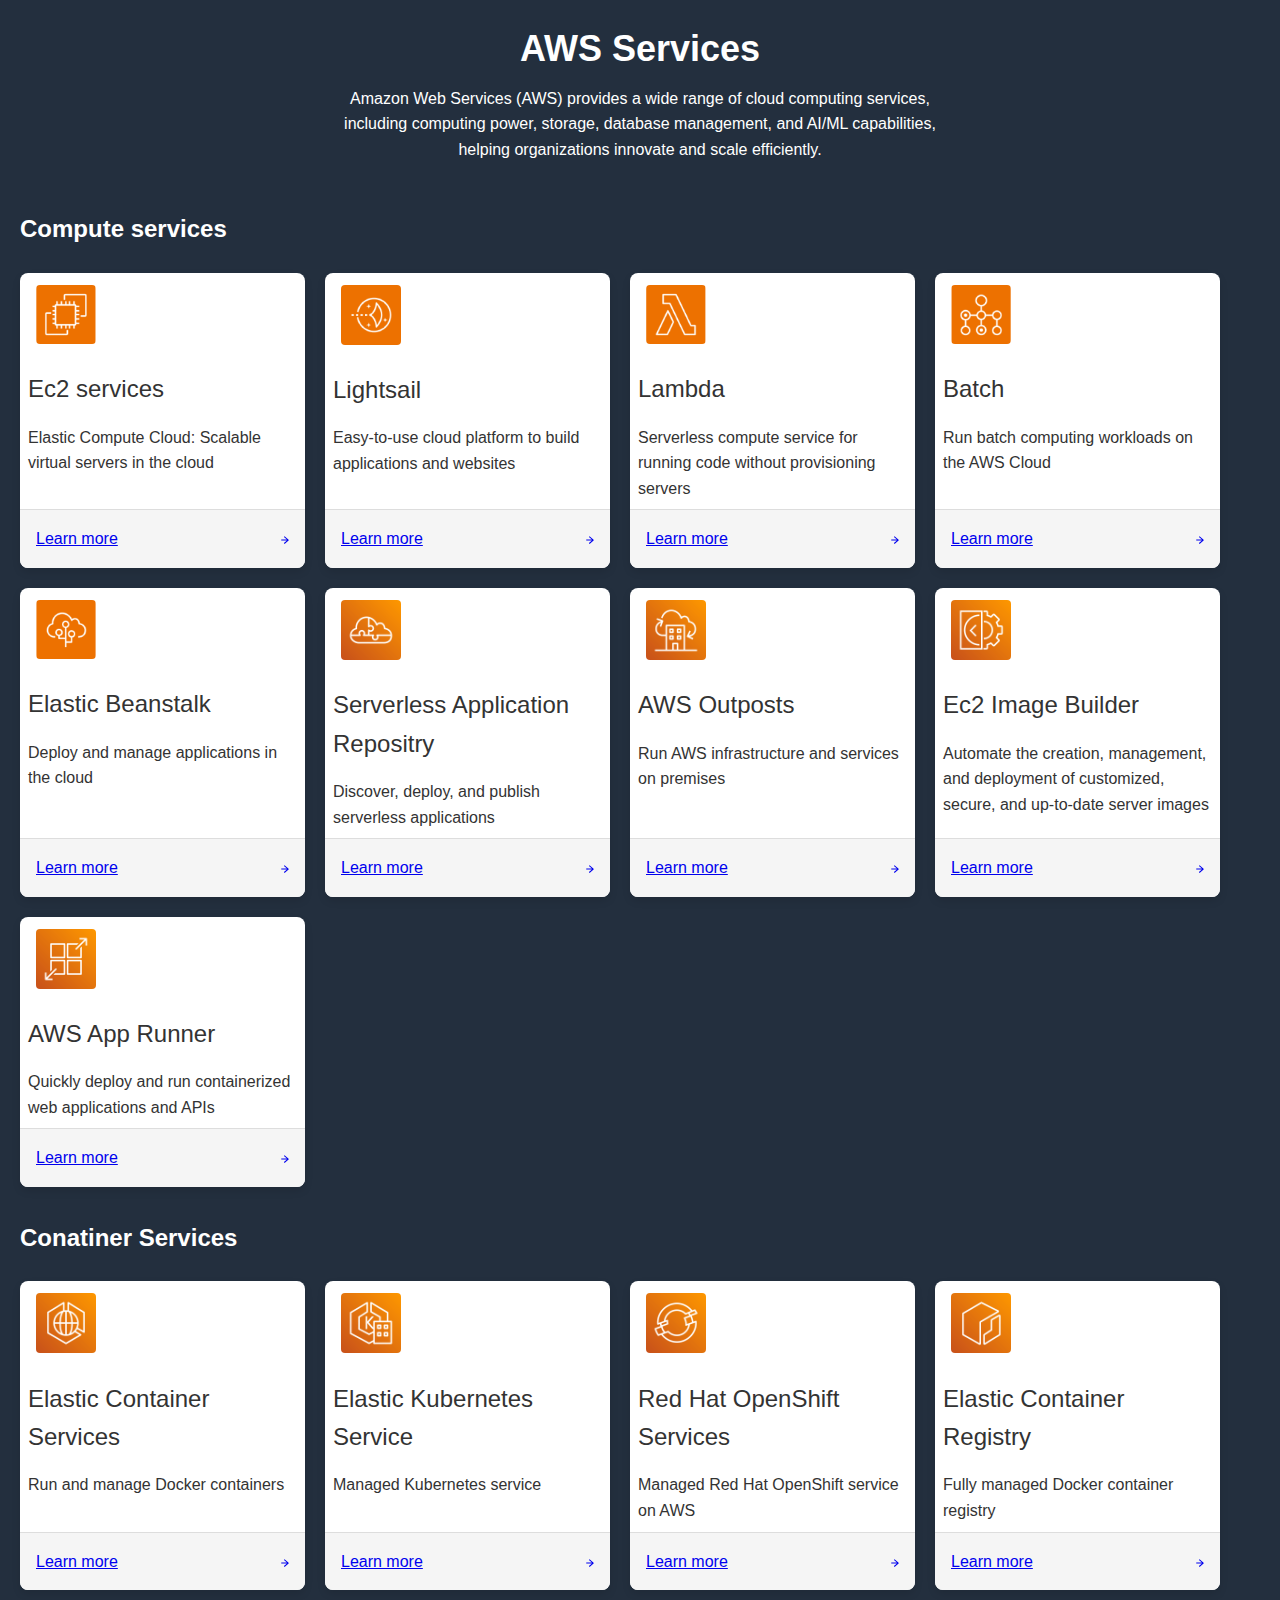
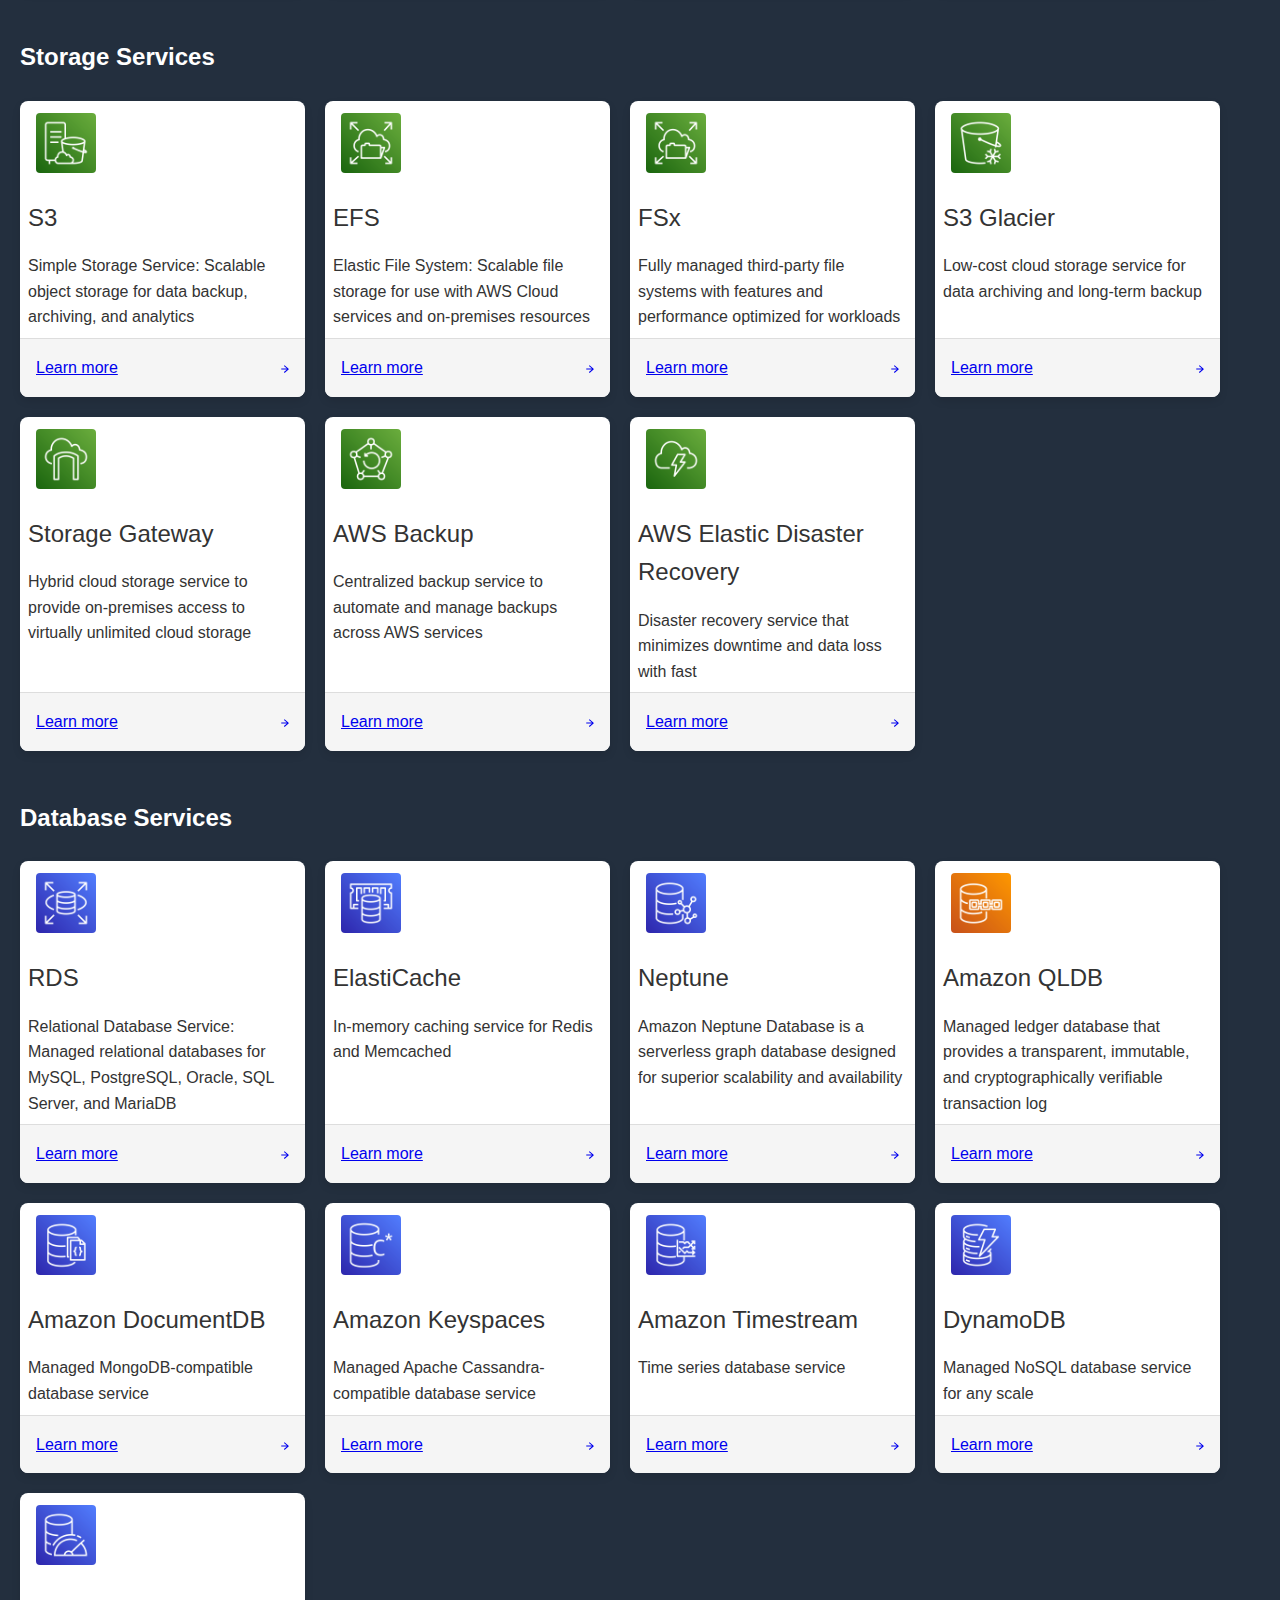
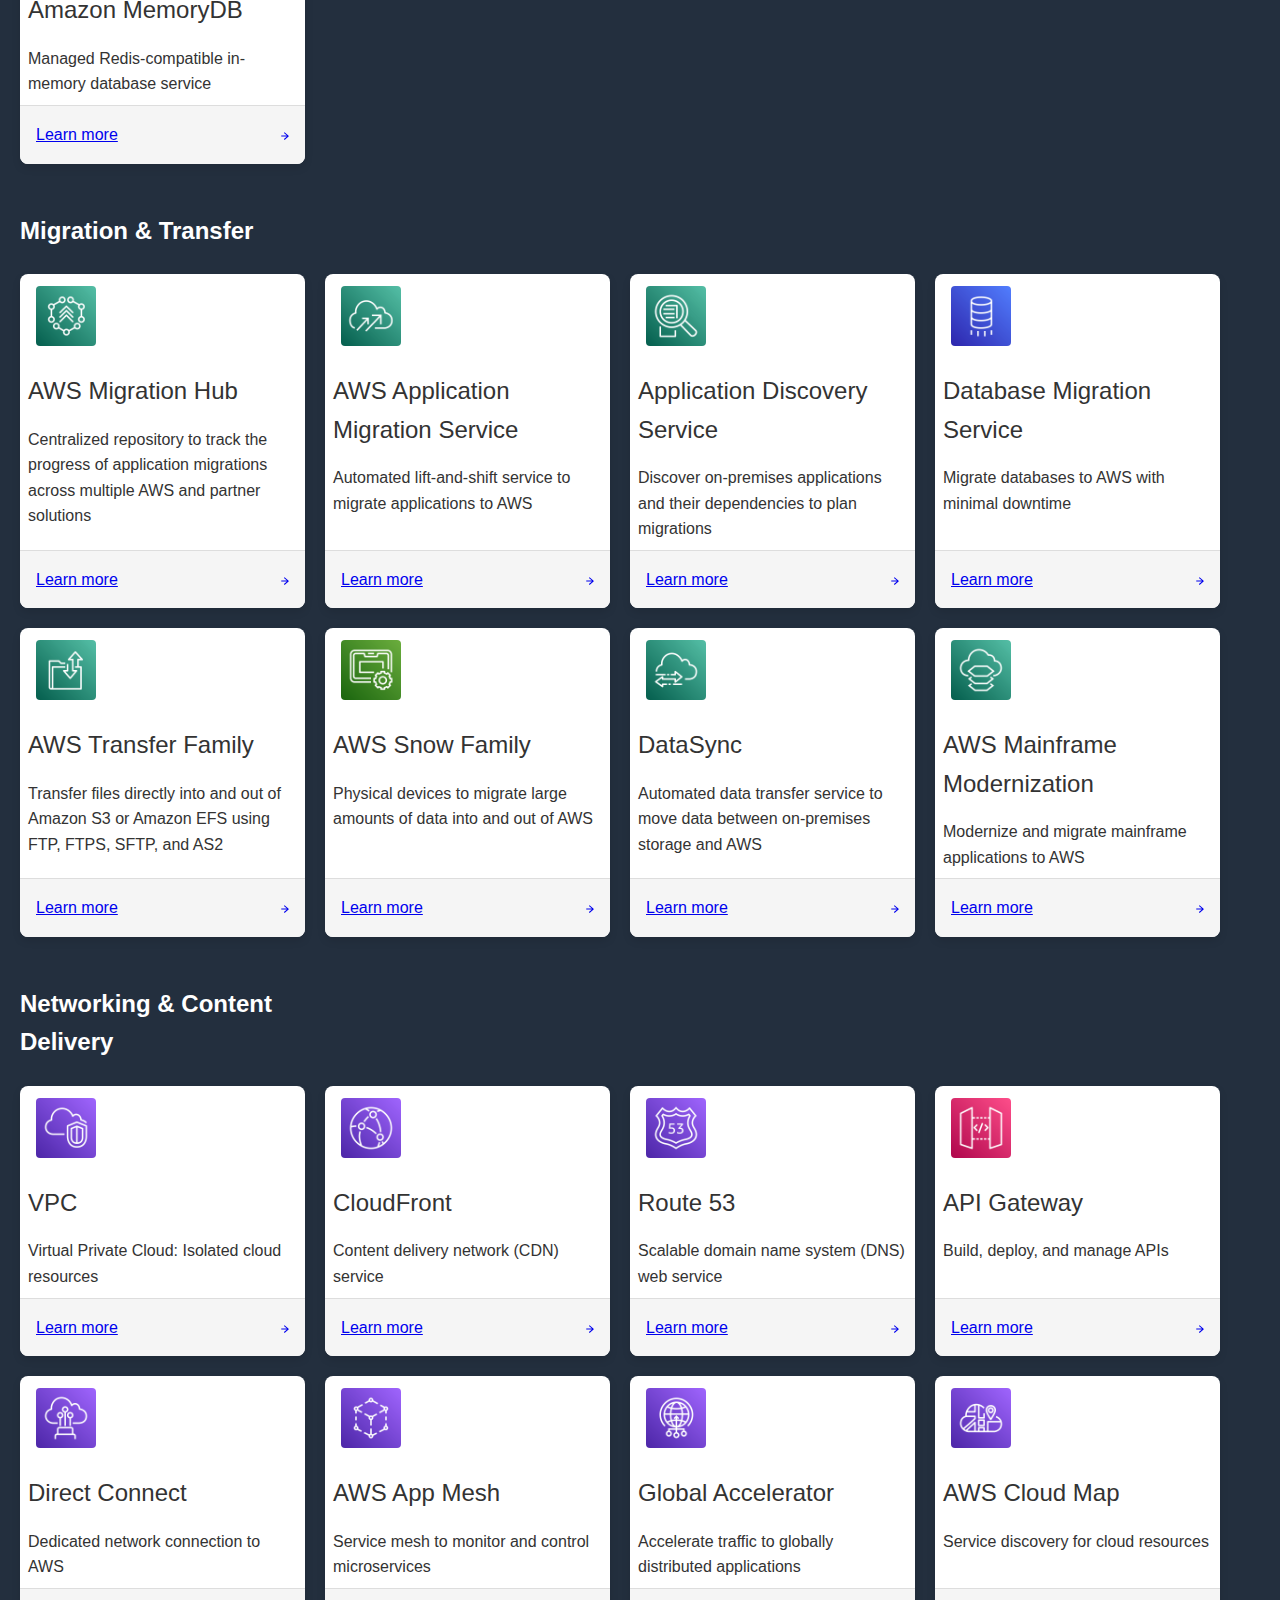
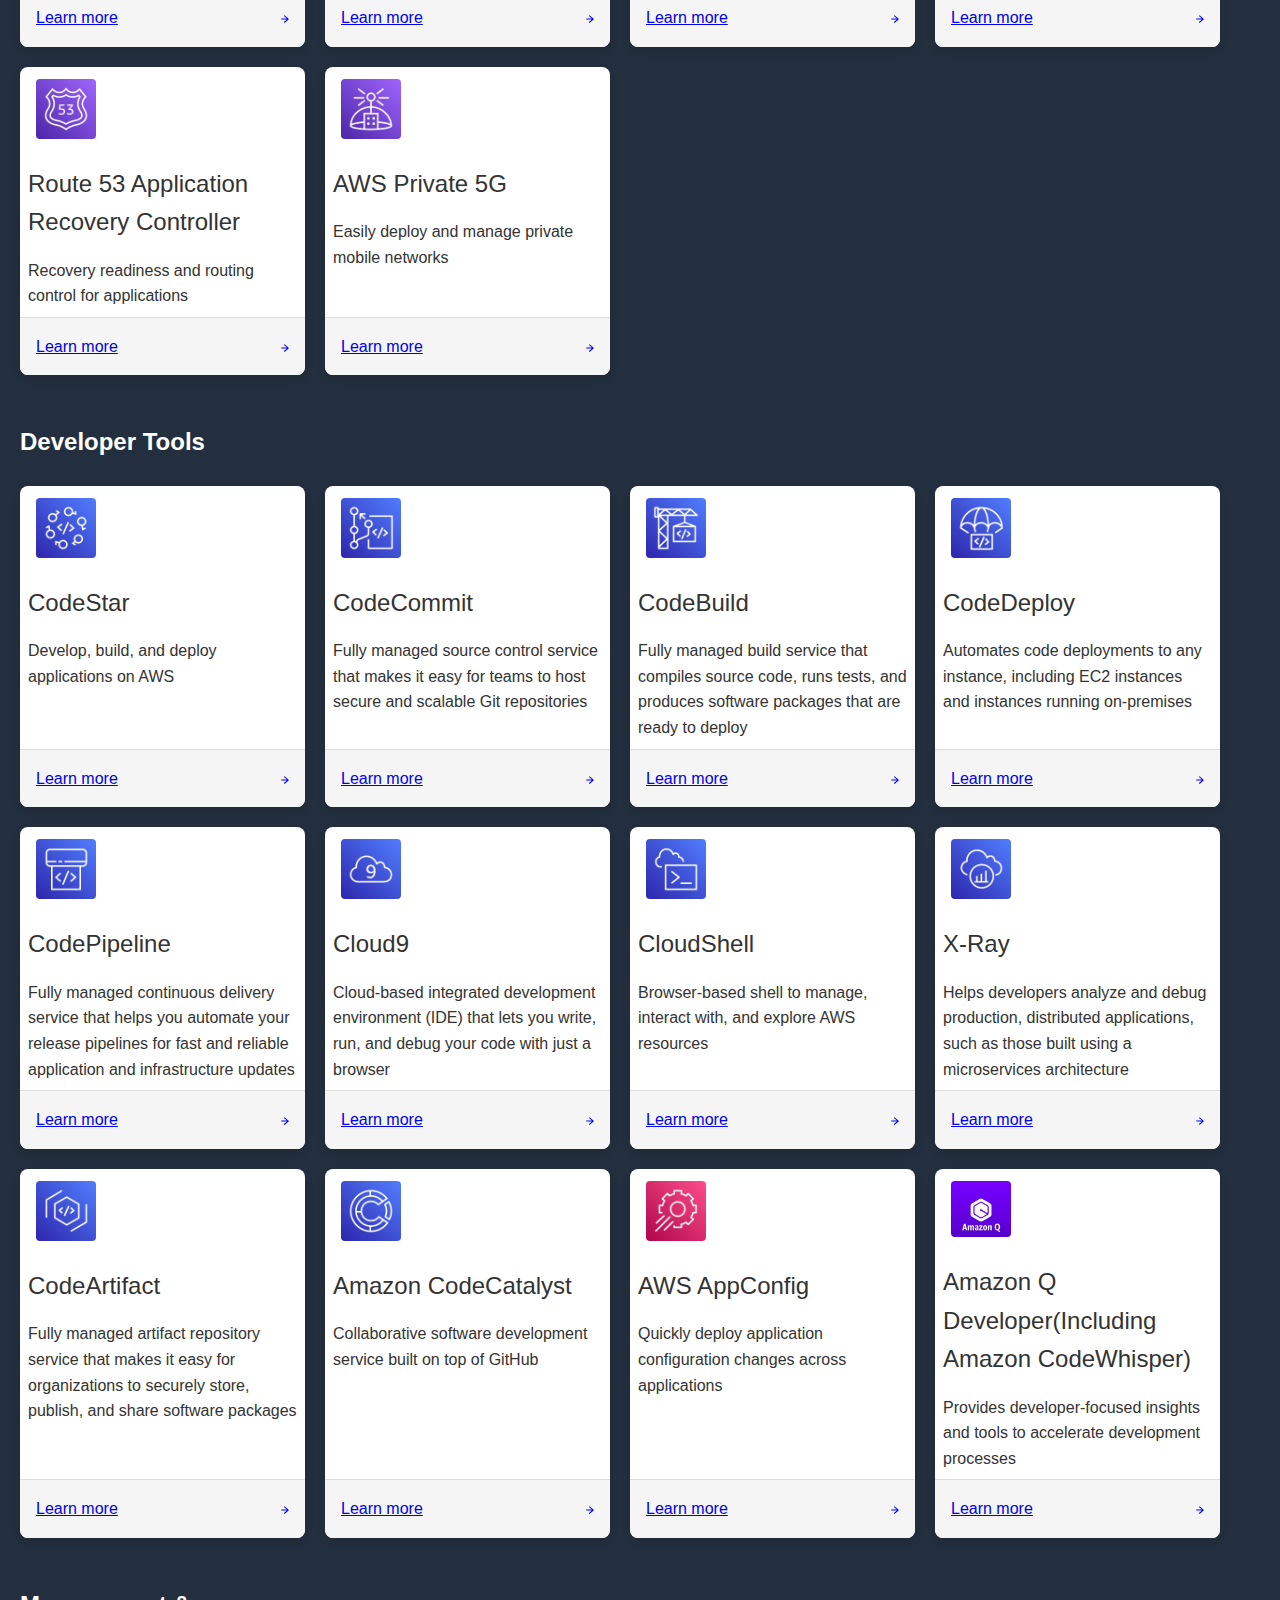
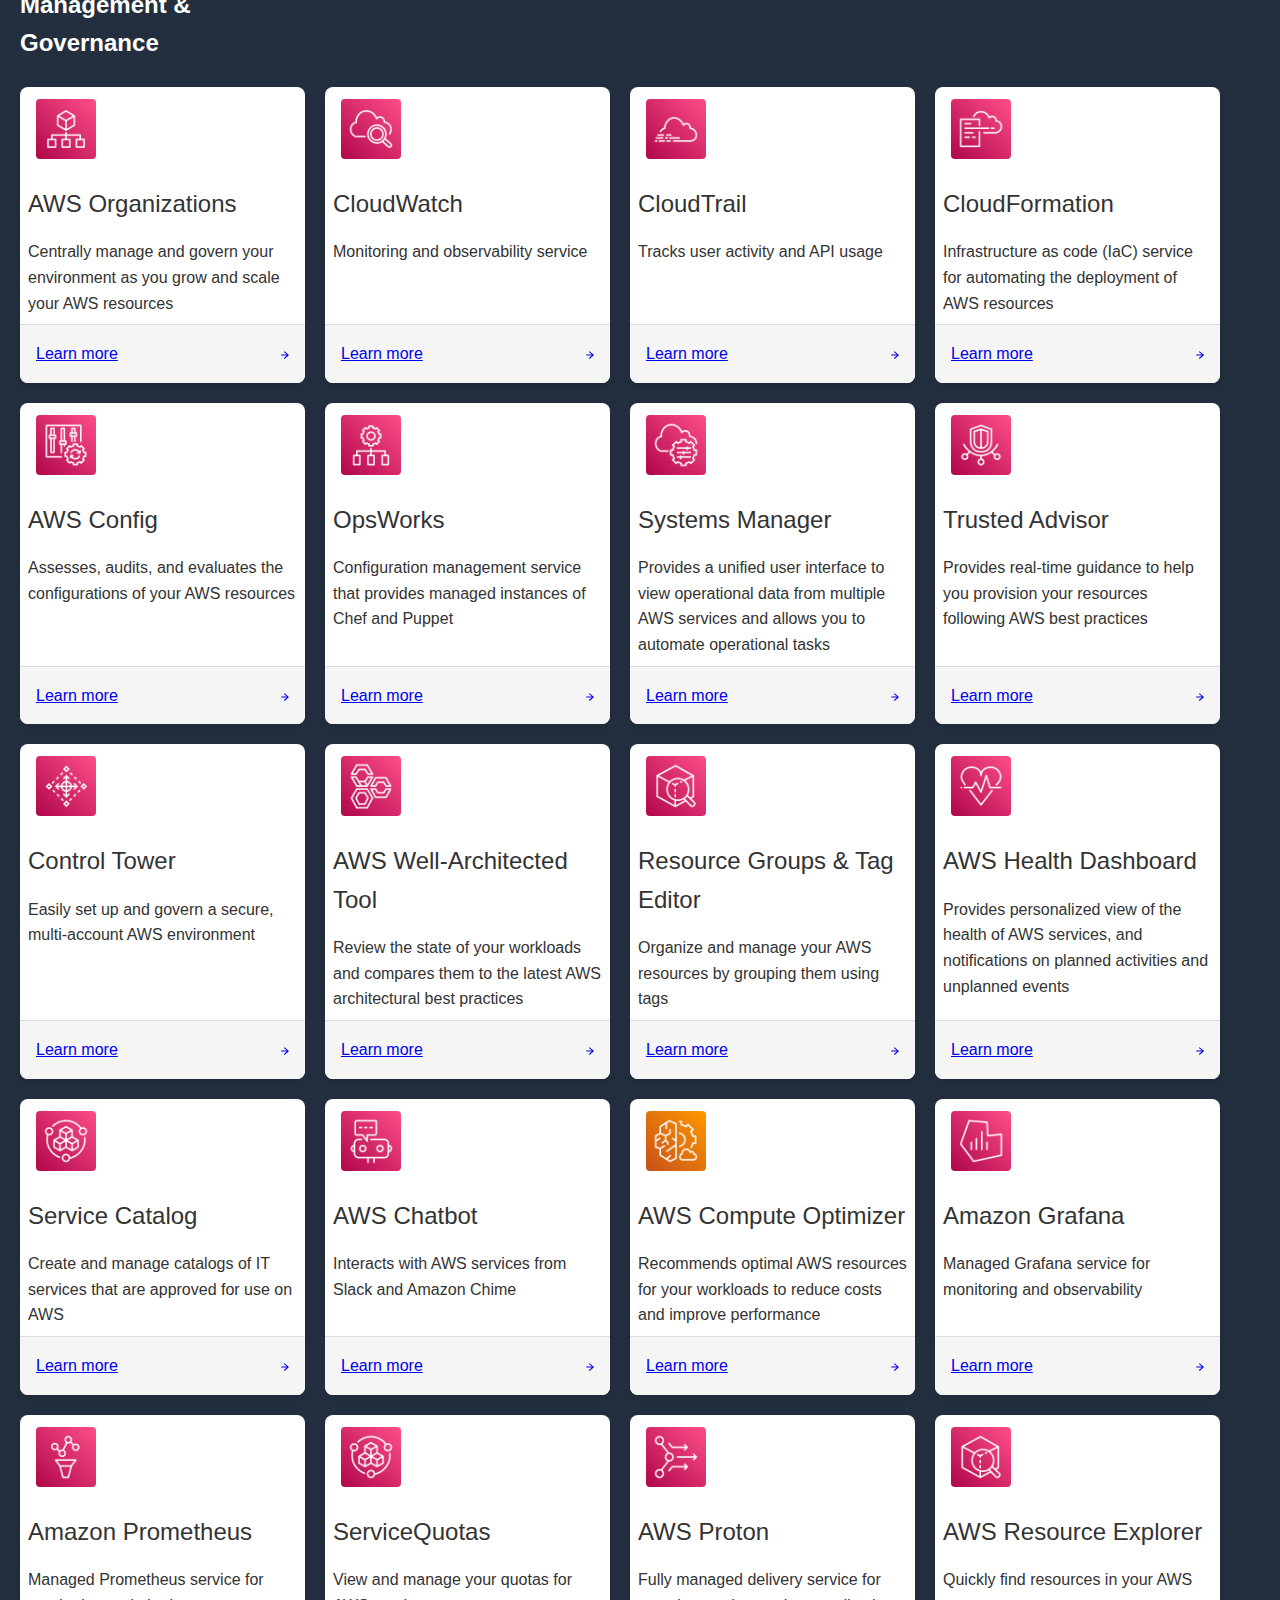
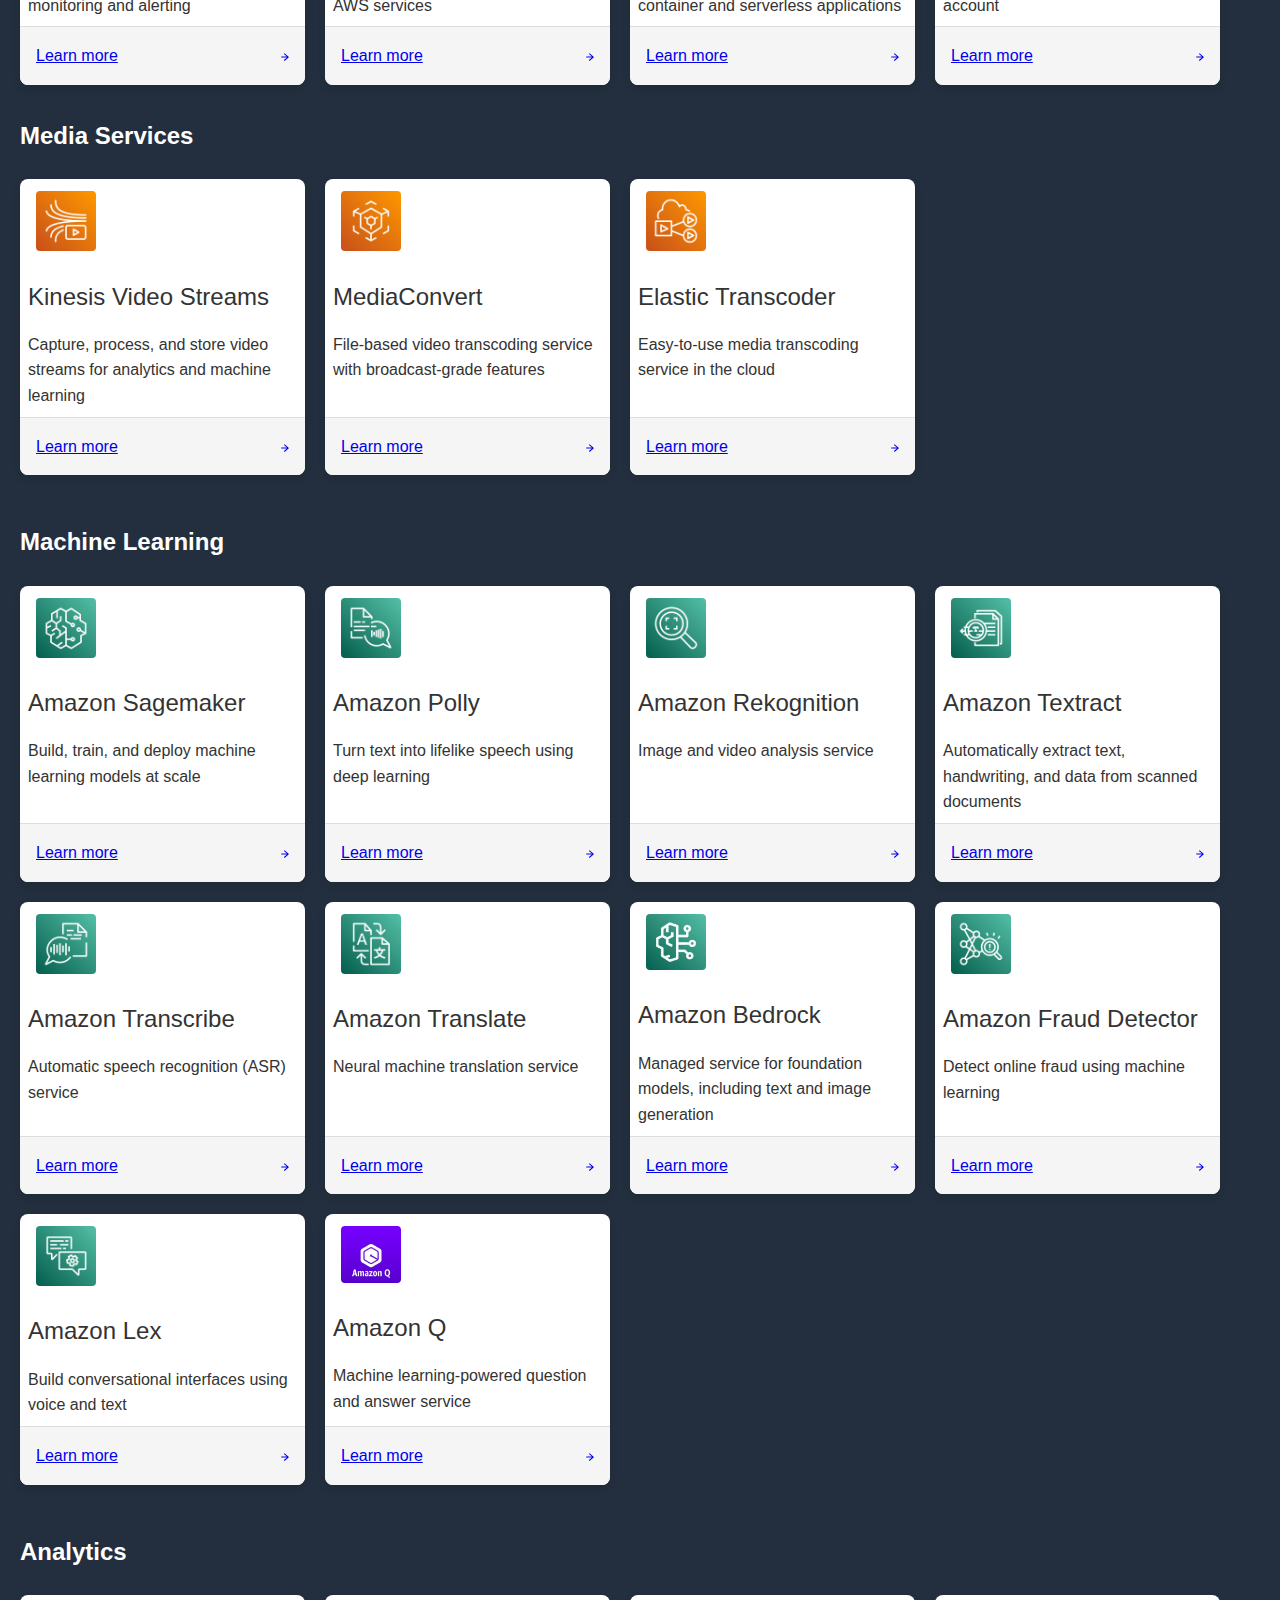
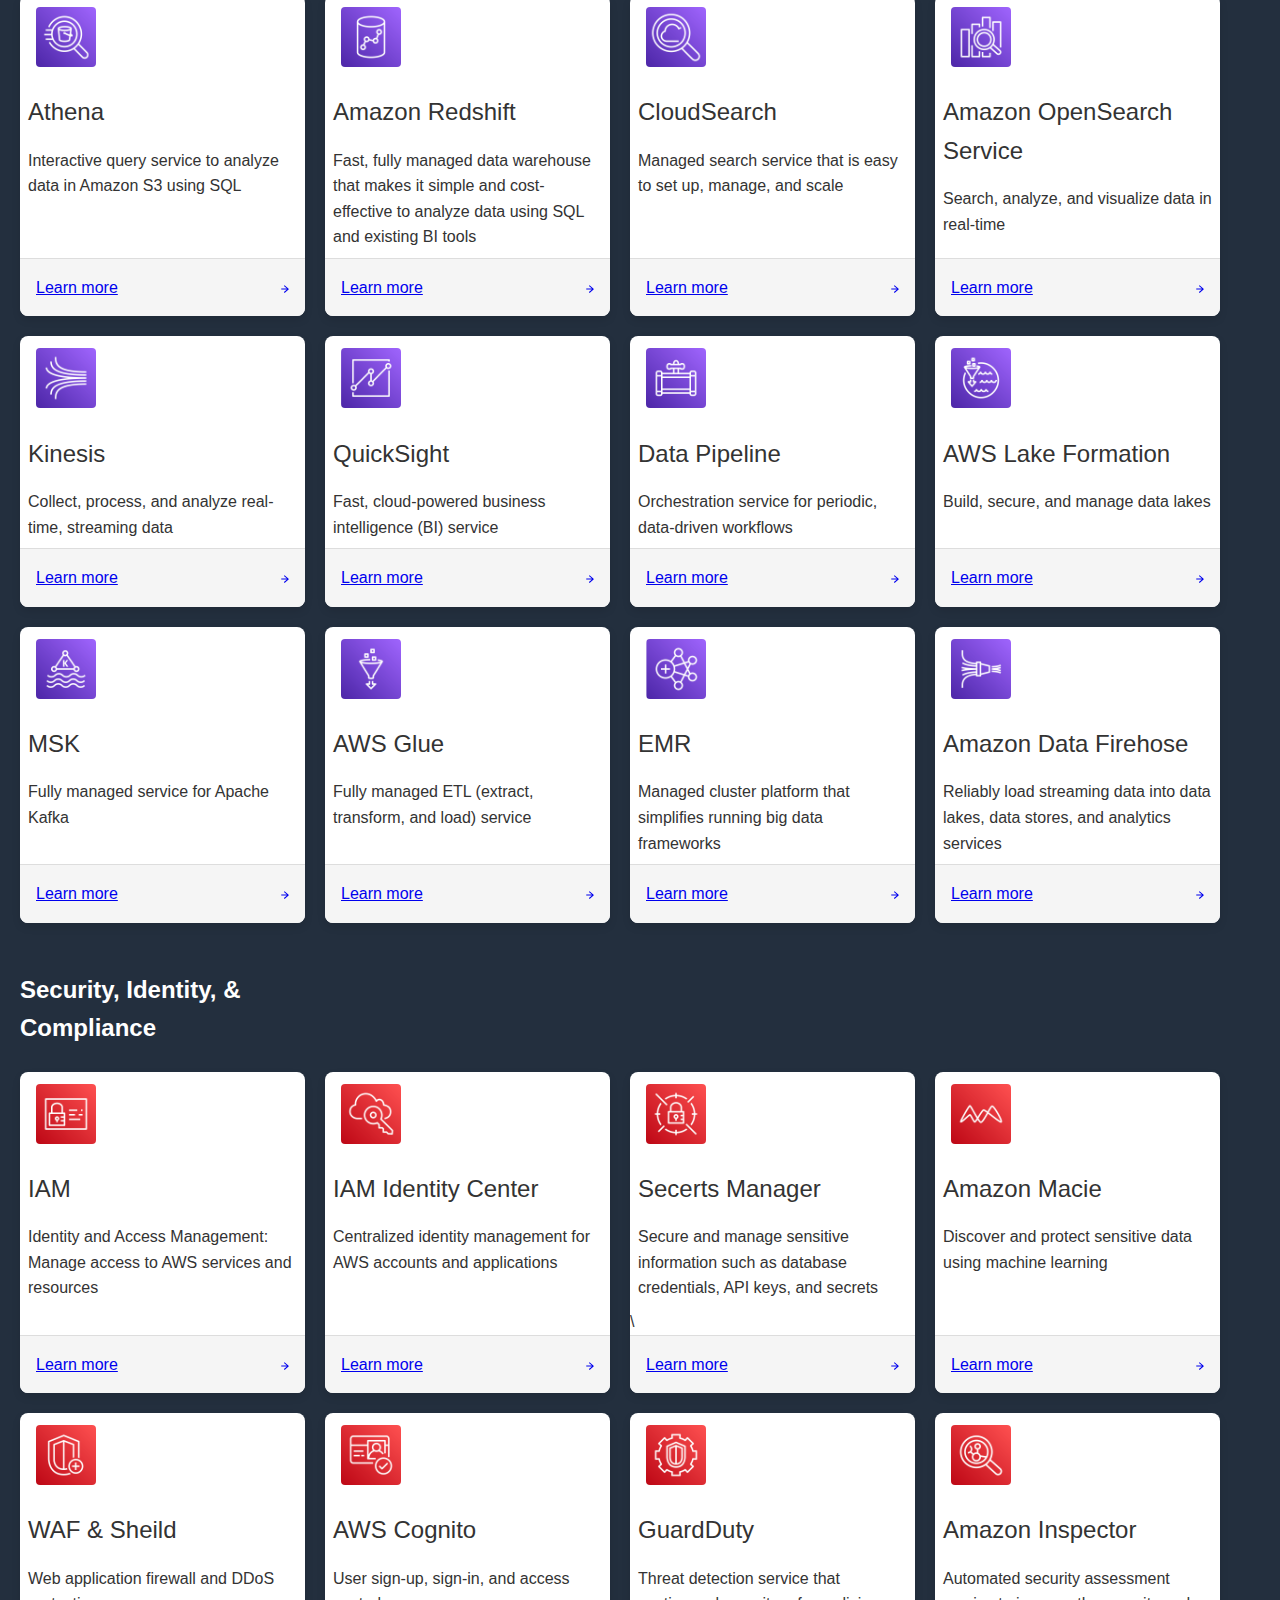
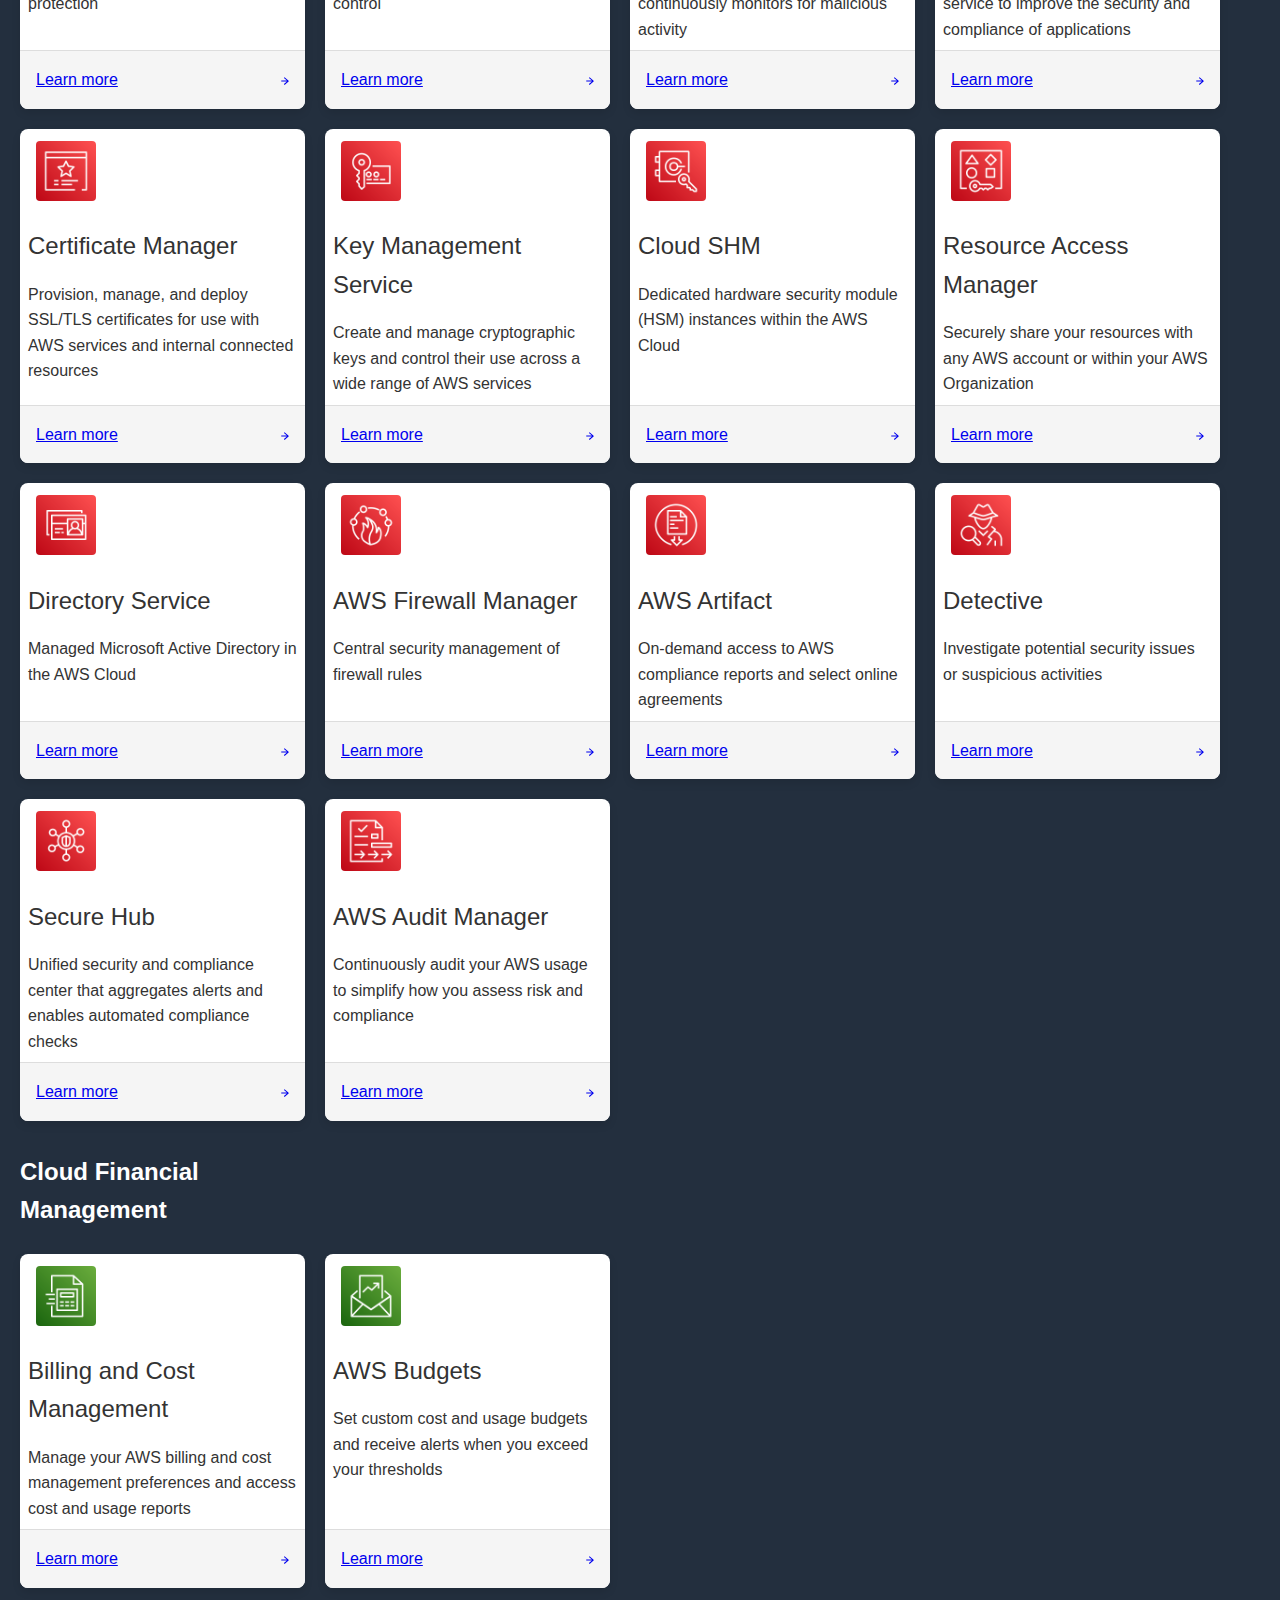
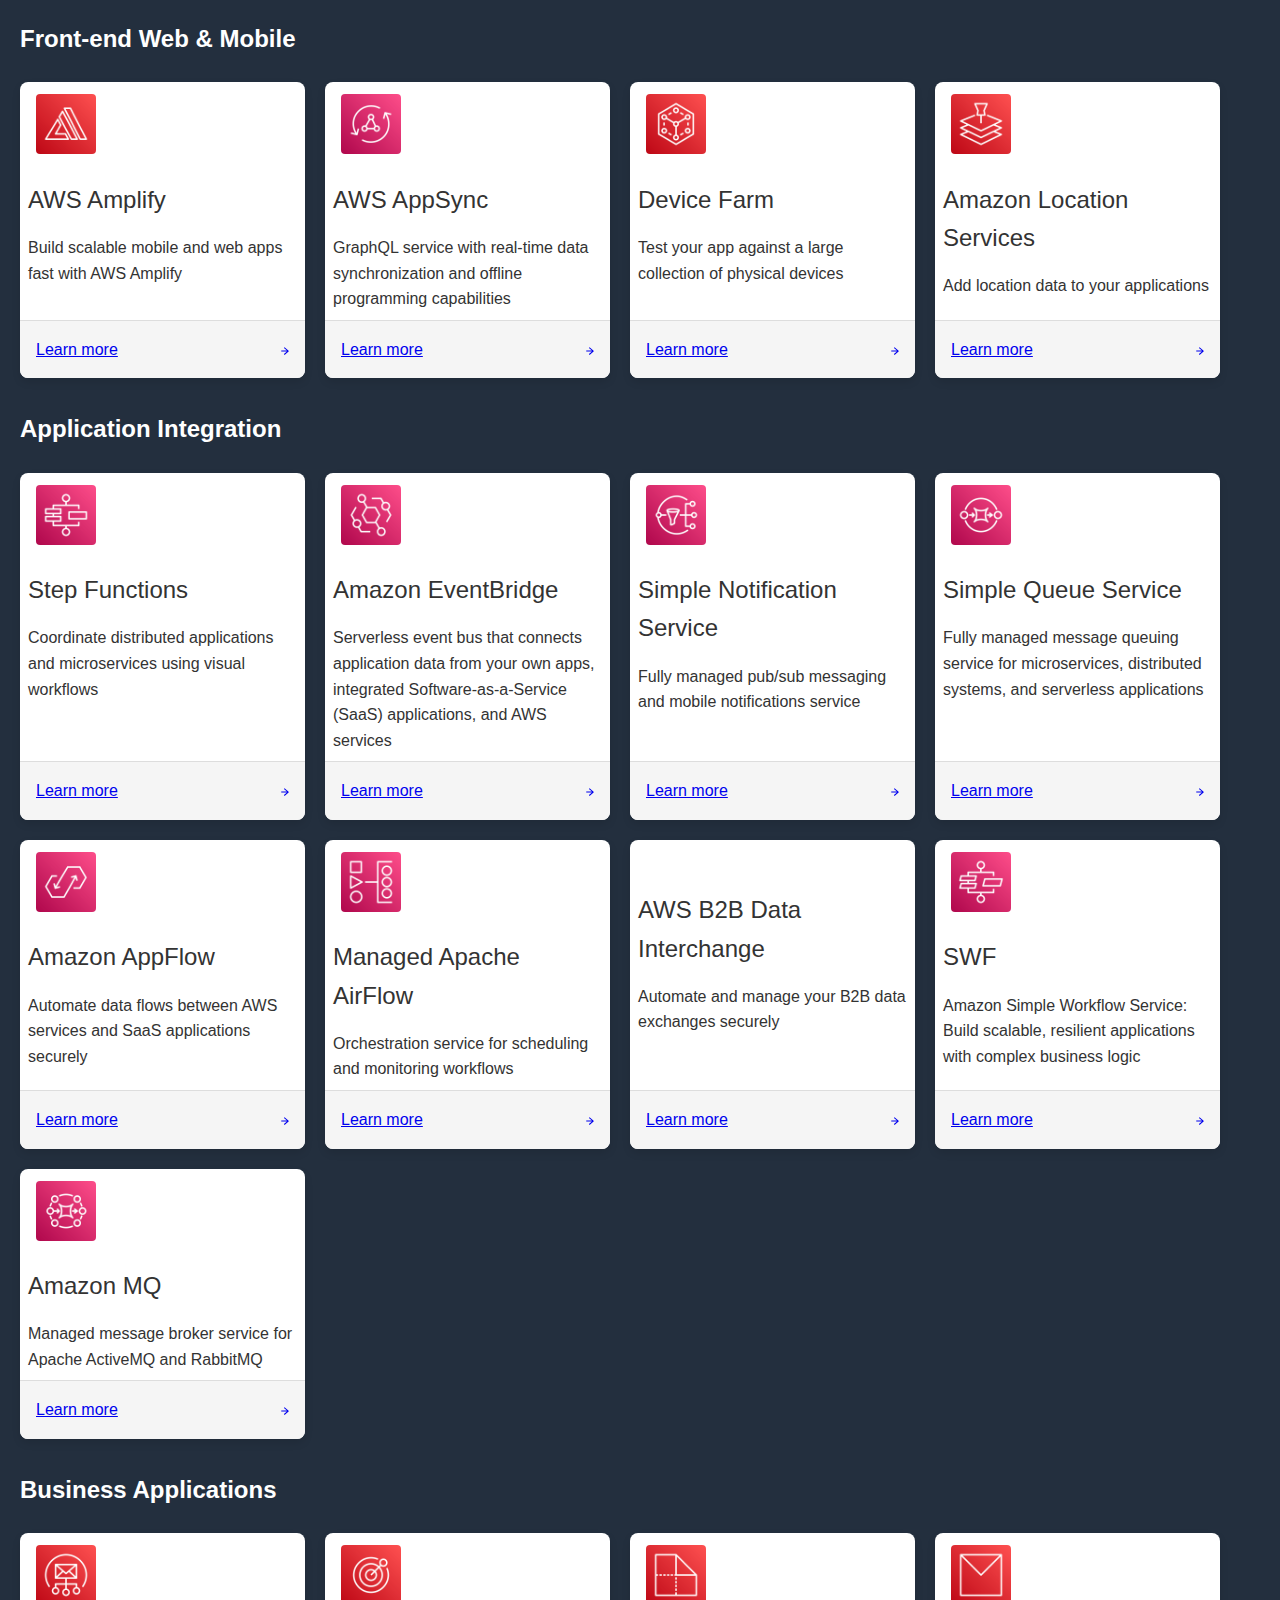
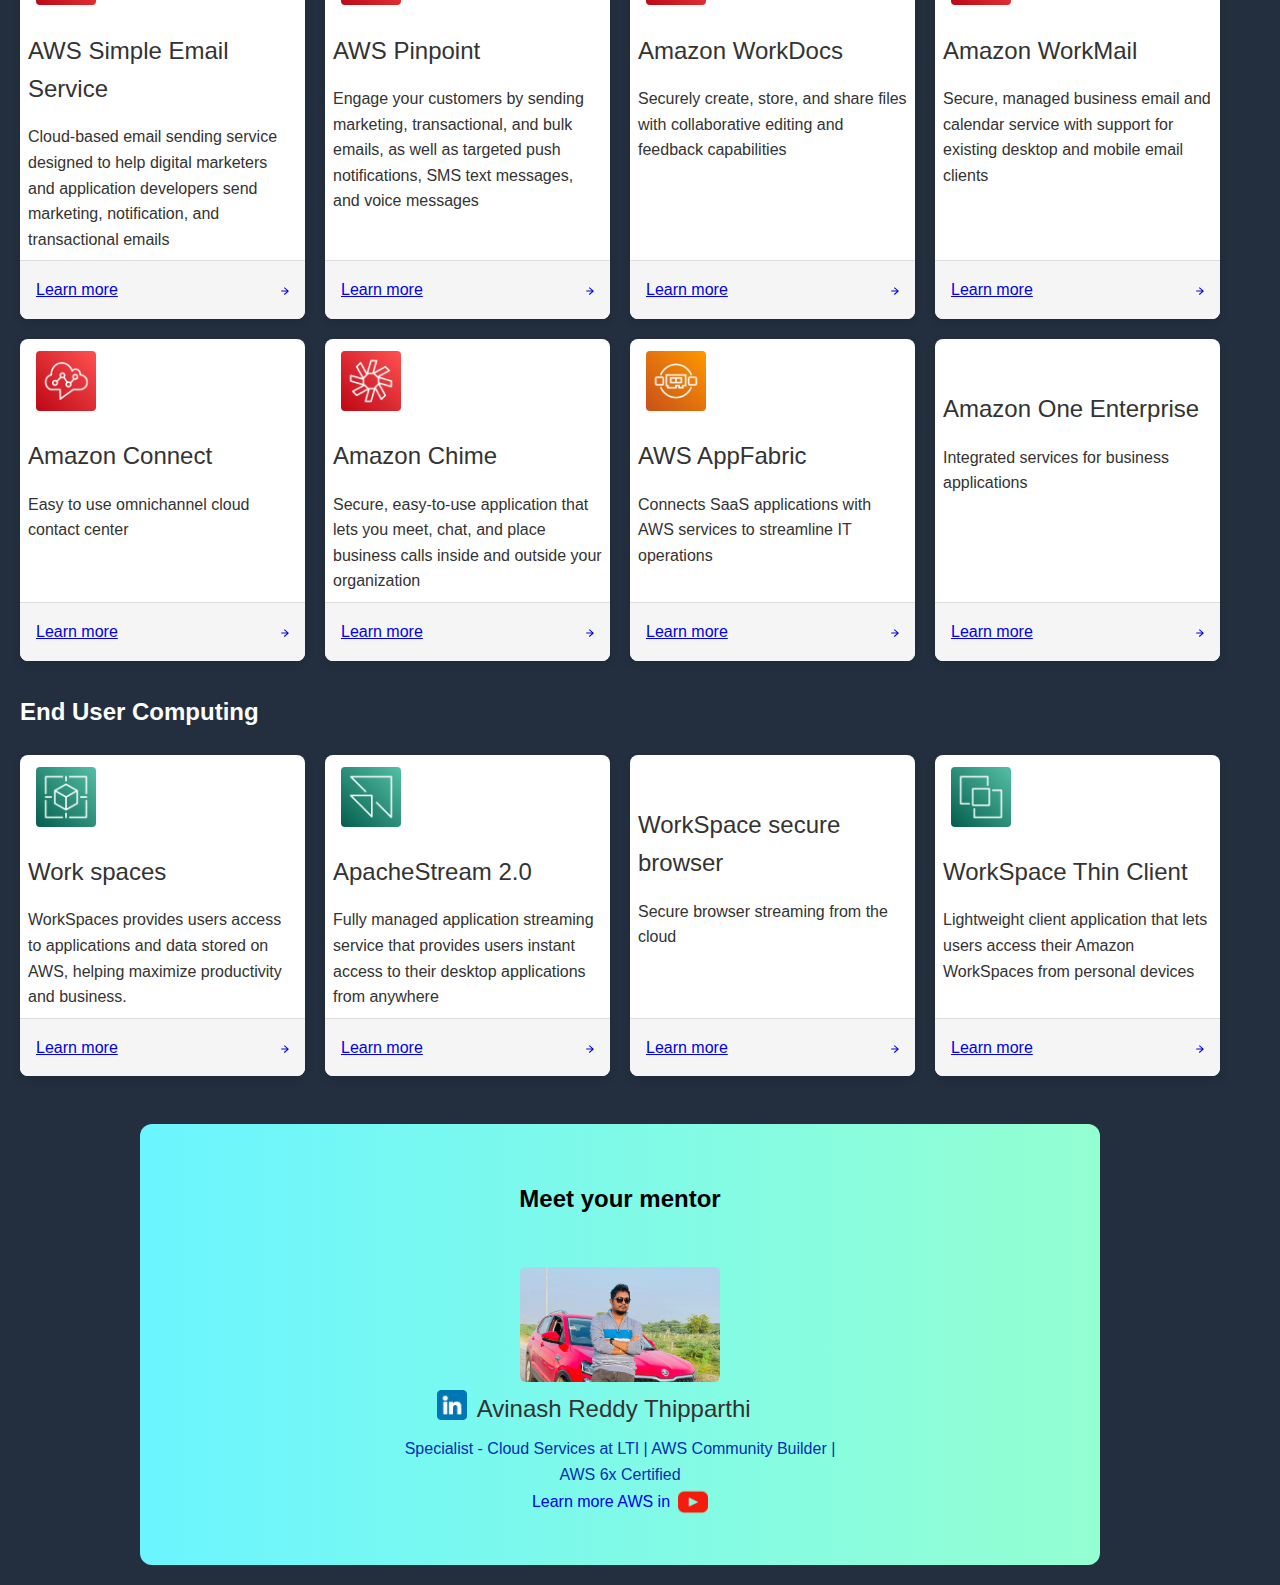
==== commit ae319395: "commented list" ====
--- a/flash.html
+++ b/flash.html
@@ -16,7 +16,7 @@
             storage, database management, and AI/ML capabilities, helping organizations innovate and scale efficiently.
         </p>
     </div>
-    <div class="list-services">
+    <!-- <div class="list-services">
         <div class="box-container">
             <img src="images/database.png" alt="">
         </div>
@@ -70,7 +70,7 @@
         </div>
 
 
-    </div>
+    </div> -->
     <div style="margin-top: 3rem;" class="conatiner">
         <div class="compute-services">
             <div class="services">
